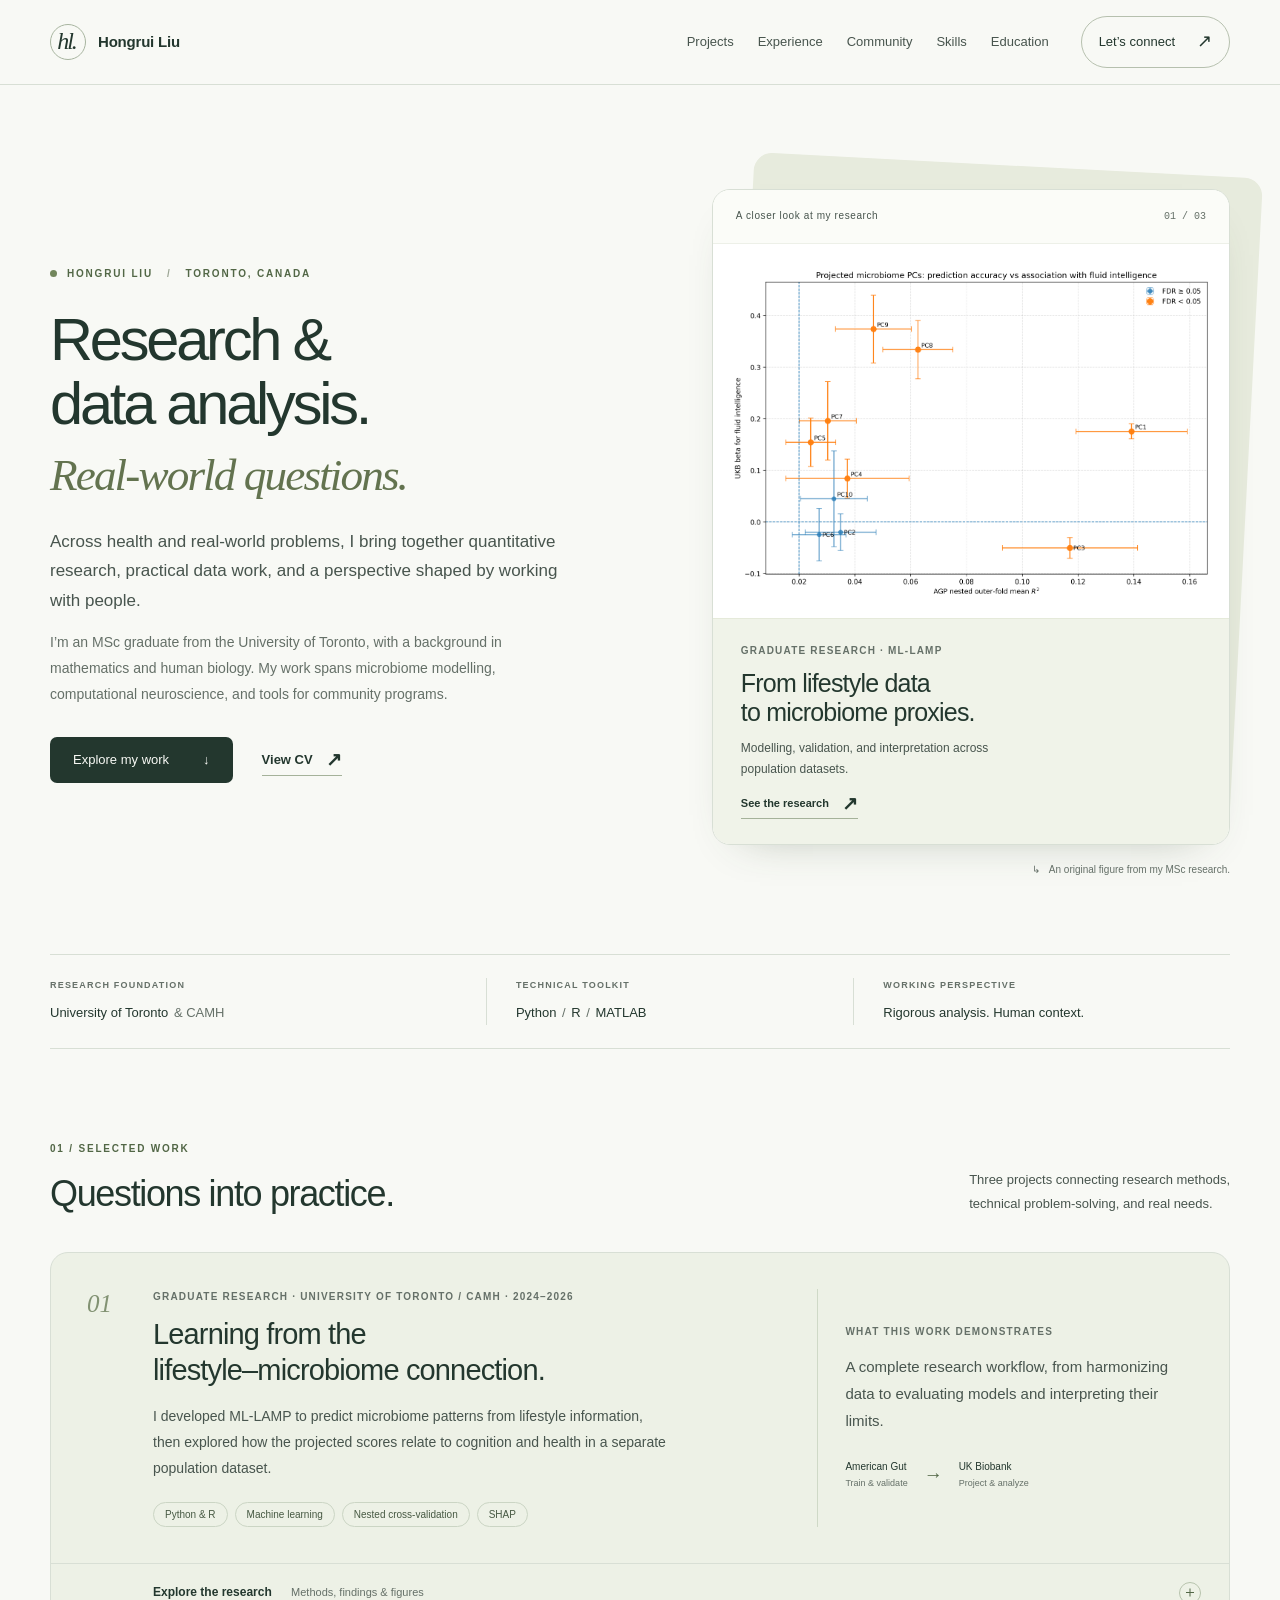
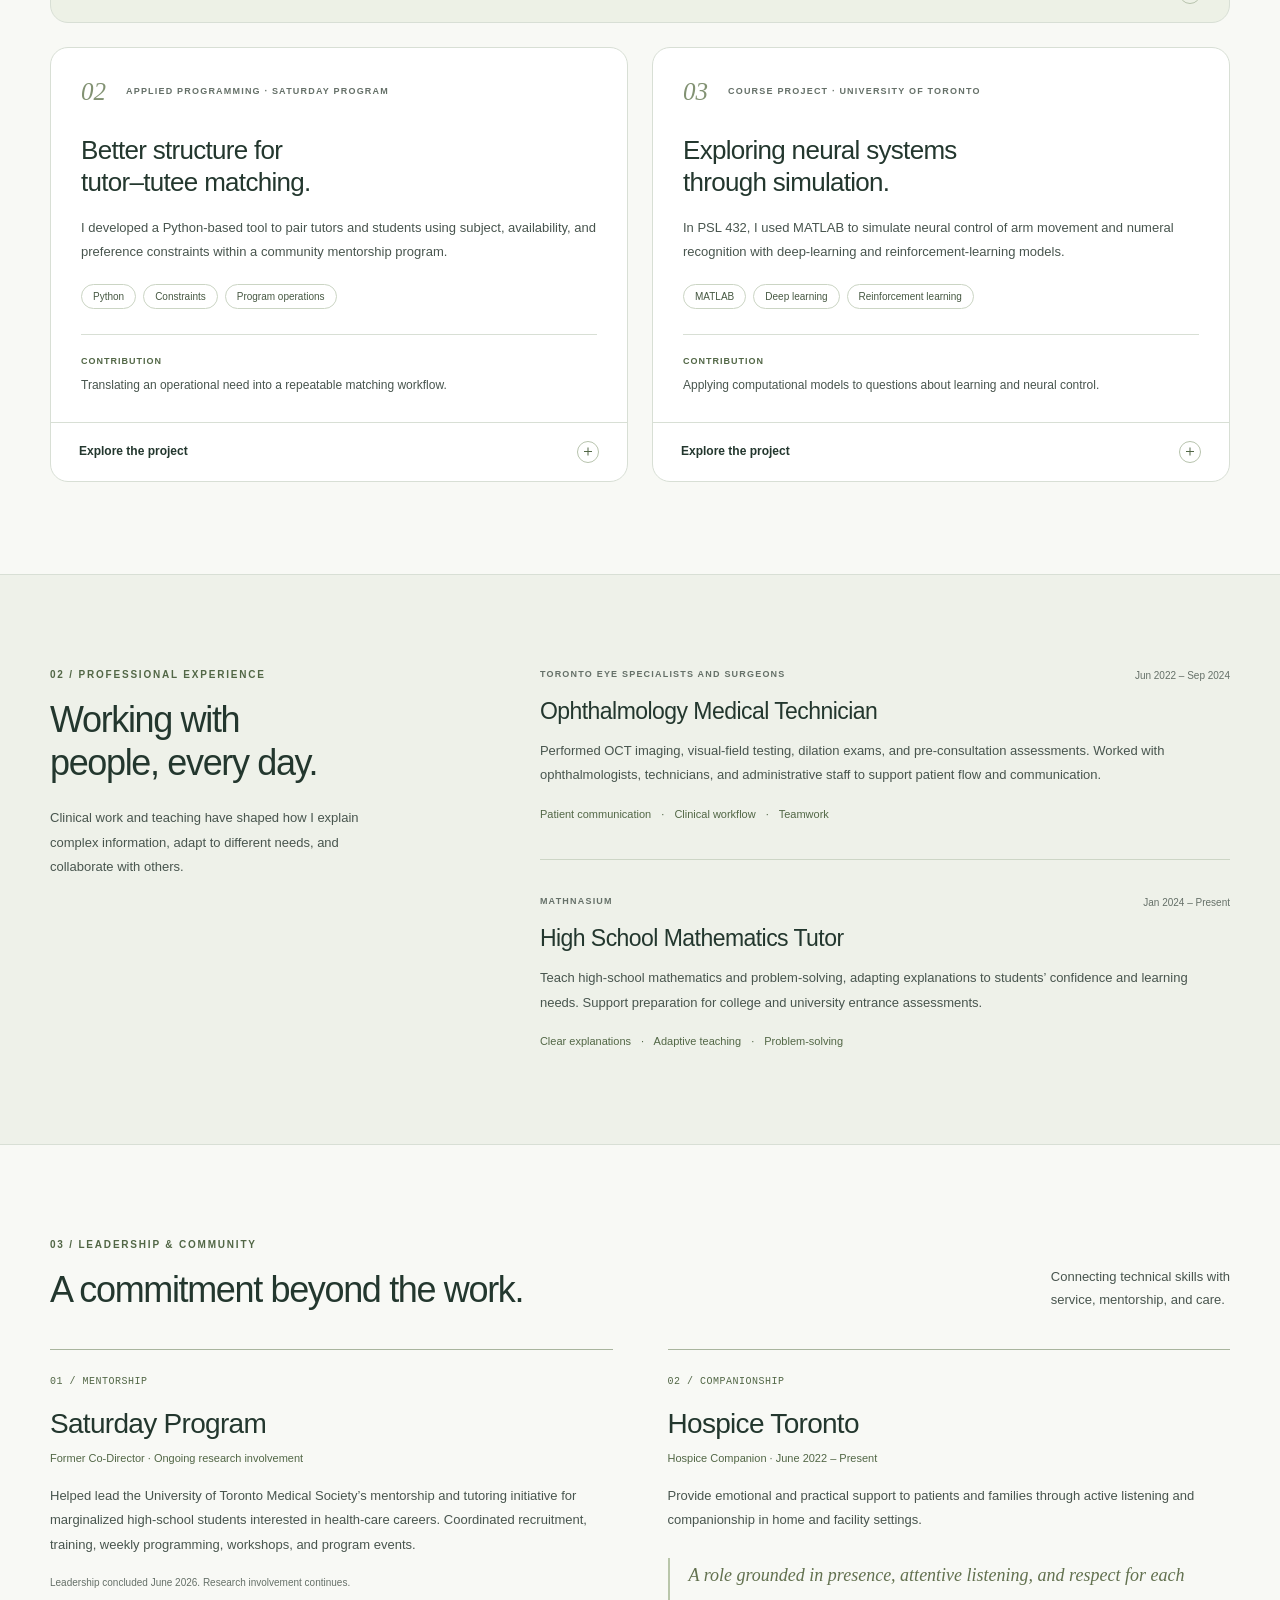
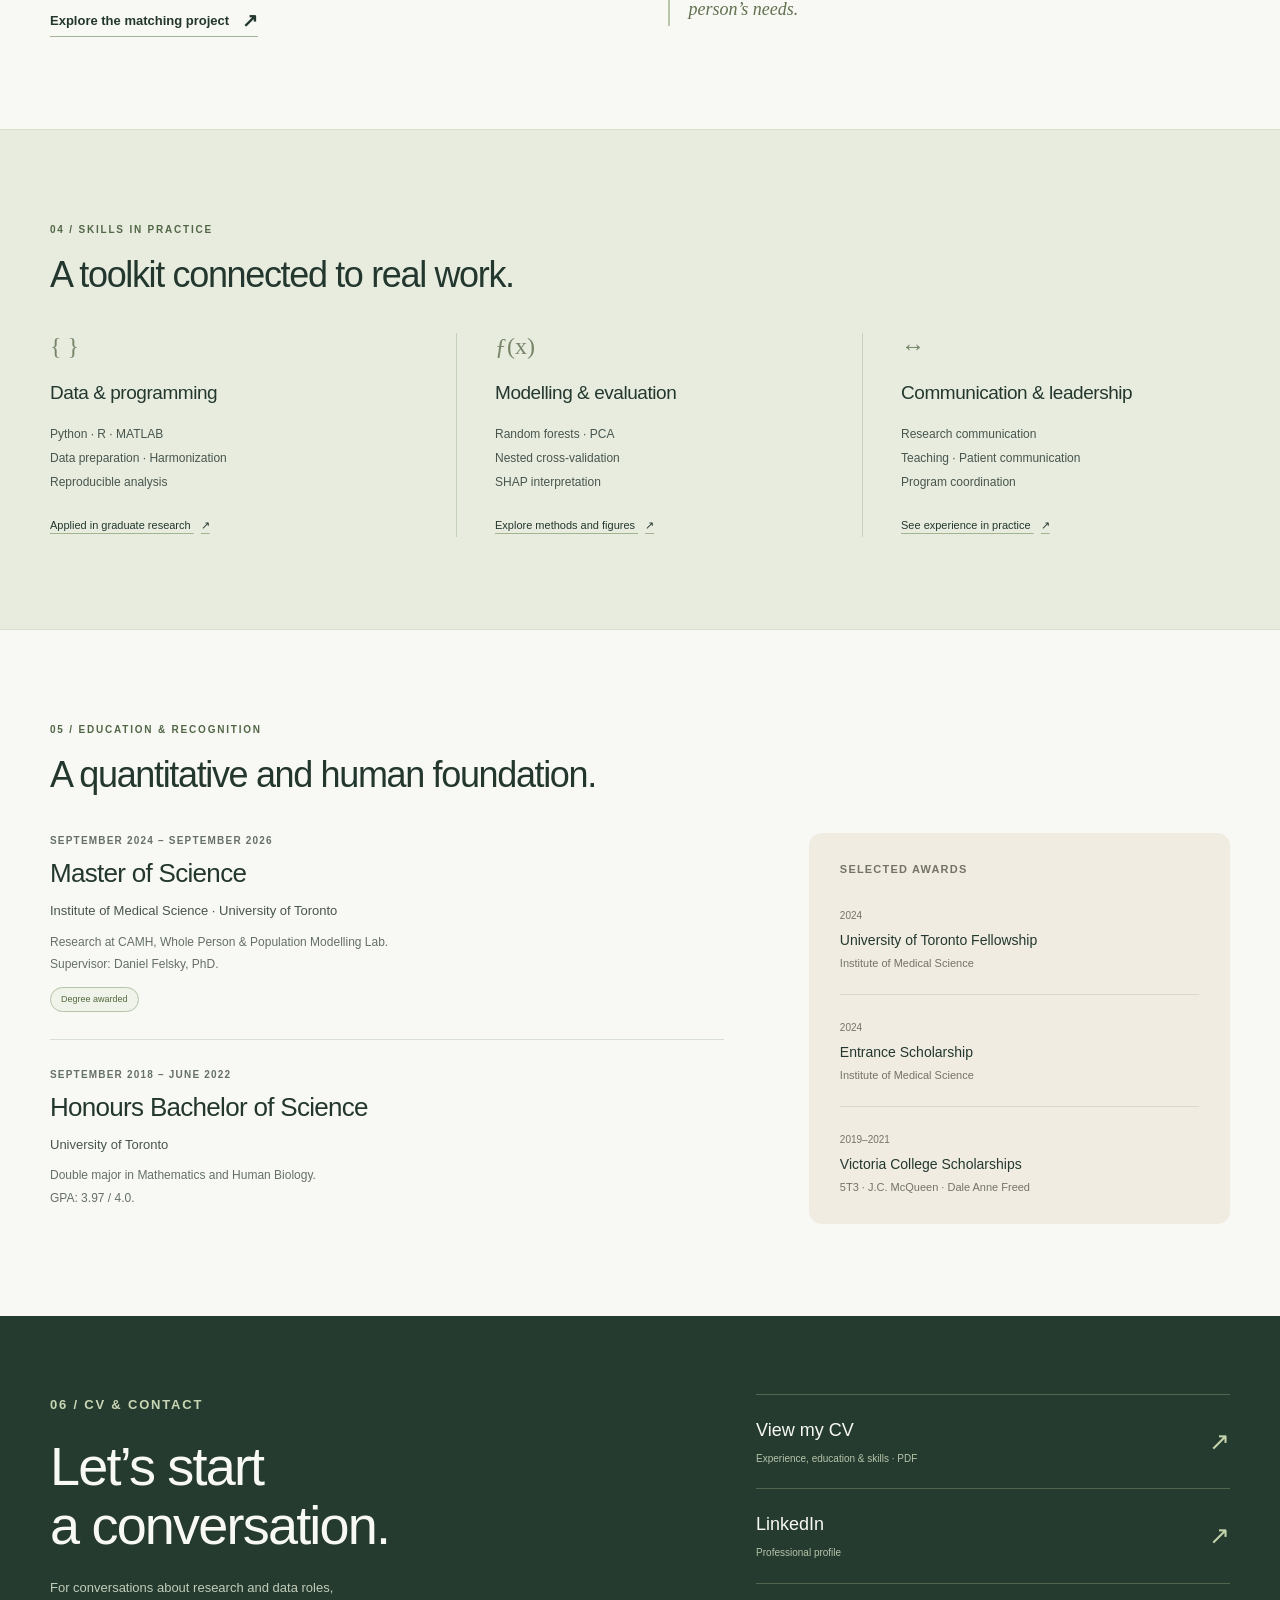
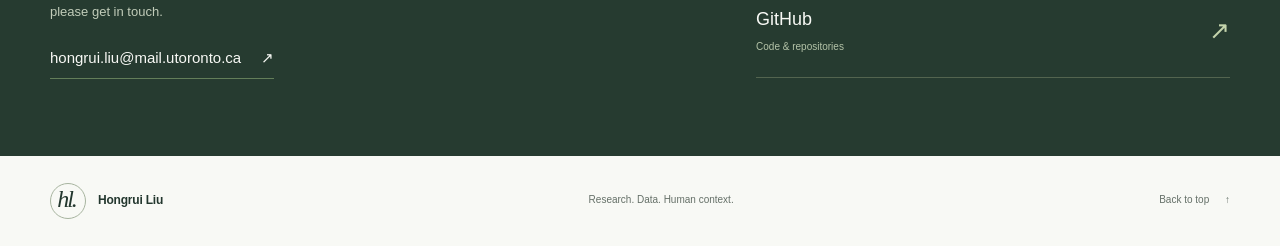
==== index.html @ ff34dc31 "Publish recruiter portfolio with projects and research figures" ====
<!doctype html>
<html lang="en">
<head>
  <meta charset="utf-8">
  <meta name="viewport" content="width=device-width, initial-scale=1">
  <meta name="description" content="Hongrui Liu's portfolio: research and data analysis across health and real-world problems. Explore machine learning, computational neuroscience, and community-focused technical work.">
  <meta name="theme-color" content="#f6f7f2">
  <meta property="og:title" content="Hongrui Liu — Research & Data Analysis">
  <meta property="og:description" content="Research, applied data work, and the people behind the questions.">
  <meta property="og:type" content="website">
  <meta property="og:url" content="https://liuhon33.github.io/">
  <link rel="canonical" href="https://liuhon33.github.io/">
  <link rel="icon" href="assets/favicon.svg" type="image/svg+xml">
  <link rel="stylesheet" href="styles.css">
  <script src="script.js" defer></script>
  <title>Hongrui Liu — Research & Data Analysis</title>
</head>
<body>
  <a class="skip-link" href="#main">Skip to content</a>
  <header class="site-header">
    <div class="header-inner container">
      <a class="wordmark" href="#home" aria-label="Hongrui Liu, back to introduction"><span class="monogram" aria-hidden="true">hl.</span><span>Hongrui Liu</span></a>
      <nav class="desktop-nav" aria-label="Main navigation">
        <a href="#projects">Projects</a><a href="#experience">Experience</a><a href="#community">Community</a><a href="#skills">Skills</a><a href="#education">Education</a>
      </nav>
      <a class="header-contact" href="#contact">Let’s connect <span aria-hidden="true">↗</span></a>
      <button class="menu-toggle" type="button" aria-expanded="false" aria-controls="mobile-nav">Menu <span aria-hidden="true">☰</span></button>
    </div>
    <nav class="mobile-nav container" id="mobile-nav" aria-label="Mobile navigation">
      <a href="#projects">Projects</a><a href="#experience">Experience</a><a href="#community">Community</a><a href="#skills">Skills</a><a href="#education">Education</a><a href="#contact">CV & contact</a>
    </nav>
  </header>

  <main id="main">
    <section class="hero container" id="home" aria-labelledby="intro-title">
      <div class="hero-copy">
        <p class="eyebrow"><span class="status-dot" aria-hidden="true"></span> Hongrui Liu <span class="eyebrow-divider">/</span> Toronto, Canada</p>
        <h1 id="intro-title">Research &amp;<br>data analysis.<br><span>Real-world questions.</span></h1>
        <p class="hero-intro">Across health and real-world problems, I bring together quantitative research, practical data work, and a perspective shaped by working with people.</p>
        <p class="hero-bio">I’m an MSc graduate from the University of Toronto, with a background in mathematics and human biology. My work spans microbiome modelling, computational neuroscience, and tools for community programs.</p>
        <div class="hero-actions"><a class="button button-dark" href="#projects">Explore my work <span aria-hidden="true">↓</span></a><a class="text-link" href="assets/downloads/Hongrui-Liu-CV.pdf" target="_blank" rel="noopener">View CV <span aria-hidden="true">↗</span></a></div>
      </div>
      <div class="hero-research">
        <div class="research-window">
          <div class="window-heading"><span class="small-label">A closer look at my research</span><span class="window-mark" aria-hidden="true">01 / 03</span></div>
          <a href="#graduate-project" class="hero-figure-link" data-open-project="graduate-details" aria-label="Explore ML-LAMP graduate research">
            <img src="assets/research/prediction-and-association.png" width="1299" height="898" fetchpriority="high" alt="ML-LAMP figure comparing model prediction accuracy in the American Gut Project with cognition associations in UK Biobank, with uncertainty intervals.">
          </a>
          <div class="window-caption"><span class="mini-label">Graduate research · ML-LAMP</span><h2>From lifestyle data<br>to microbiome proxies.</h2><p>Modelling, validation, and interpretation across population datasets.</p><a class="text-link" href="#graduate-project" data-open-project="graduate-details">See the research <span aria-hidden="true">↗</span></a></div>
        </div>
        <p class="figure-note"><span aria-hidden="true">↳</span> An original figure from my MSc research.</p>
      </div>
    </section>

    <div class="foundation-strip container" aria-label="Background at a glance">
      <div><span class="mini-label">Research foundation</span><strong>University of Toronto <span>&amp; CAMH</span></strong></div>
      <div><span class="mini-label">Technical toolkit</span><strong>Python <span>/</span> R <span>/</span> MATLAB</strong></div>
      <div><span class="mini-label">Working perspective</span><strong>Rigorous analysis. Human context.</strong></div>
    </div>

    <section class="section container" id="projects" aria-labelledby="projects-title">
      <div class="section-heading"><div><p class="eyebrow">01 / Selected work</p><h2 id="projects-title">Questions into practice.</h2></div><p>Three projects connecting research methods,<br class="desktop-only"> technical problem-solving, and real needs.</p></div>

      <article class="project project-featured" id="graduate-project">
        <div class="project-overview">
          <div class="project-index" aria-hidden="true">01</div>
          <div class="project-copy"><p class="mini-label">Graduate research · University of Toronto / CAMH · 2024–2026</p><h3>Learning from the<br class="desktop-only"> lifestyle–microbiome connection.</h3><p>I developed ML-LAMP to predict microbiome patterns from lifestyle information, then explored how the projected scores relate to cognition and health in a separate population dataset.</p><ul class="tags" aria-label="Project methods"><li>Python &amp; R</li><li>Machine learning</li><li>Nested cross-validation</li><li>SHAP</li></ul></div>
          <div class="project-takeaway"><span class="mini-label">What this work demonstrates</span><p>A complete research workflow, from harmonizing data to evaluating models and interpreting their limits.</p><div class="cohort-flow" aria-label="Workflow: train in the American Gut Project, project scores into UK Biobank"><span>American Gut<br><b>Train &amp; validate</b></span><span class="flow-arrow" aria-hidden="true">→</span><span>UK Biobank<br><b>Project &amp; analyze</b></span></div></div>
        </div>
        <details class="project-details" id="graduate-details">
          <summary><span>Explore the research <small>Methods, findings &amp; figures</small></span><span class="expand-icon" aria-hidden="true"></span></summary>
          <div class="details-content">
            <div class="detail-grid">
              <div><p class="mini-label">The question</p><h4>When one cohort has data another does not.</h4><p>Large studies often contain lifestyle and cognitive information without stool microbiome measurements. Could models trained in the American Gut Project generate useful microbiome proxies for association testing in UK Biobank?</p></div>
              <div><p class="mini-label">My contribution</p><h4>From preparation to interpretation.</h4><p>Under Dr. Daniel Felsky’s supervision, I developed the analysis workflow, harmonized shared variables, trained and evaluated models, and interpreted the projected scores. The work built on an existing processed microbiome resource and guidance from my supervisor and advisory committee.</p></div>
            </div>
            <div class="method-steps"><div><span>01</span><h4>Prepare</h4><p>Harmonize lifestyle variables, handle missing values, and summarize microbiome variation with principal component analysis.</p></div><div><span>02</span><h4>Evaluate</h4><p>Train random forests and use nested cross-validation to separate model tuning from held-out evaluation.</p></div><div><span>03</span><h4>Interpret</h4><p>Use SHAP to explain predictions, then examine associations of projected scores with cognition and health outcomes.</p></div></div>
            <div class="finding-callout"><p class="mini-label">Key takeaway</p><p>Lifestyle information recovered a modest portion of microbiome variation. The projected scores supported association testing, with clear limits on what could be inferred.</p></div>
            <div class="figures-heading"><h4>Evidence from the analysis</h4><p>Select a figure to inspect it at full size.</p></div>
            <div class="figure-grid">
              <figure class="research-figure figure-wide"><a class="figure-image" href="assets/research/model-validation.png" data-lightbox data-title="Model evaluation · Figure 4.6" data-caption="Mean nested cross-validation R² in the American Gut Project. Error bars show standard deviation across ten outer folds. These are microbiome-component predictions, not cognition predictions." aria-label="Enlarge Figure 4.6: model evaluation"><img src="assets/research/model-validation.png" width="895" height="537" loading="lazy" alt="Bar chart showing cross-validated prediction R-squared for 15 microbiome components. PC1 and PC3 perform best, with visible variation across folds."><span class="zoom-label" aria-hidden="true">View figure ↗</span></a><figcaption><span class="mini-label">01 / Model evaluation · Figure 4.6</span><h5>How much signal can the model recover?</h5><p>Mean nested cross-validation R² in the American Gut Project, with standard deviation across ten outer folds. Prediction accuracy varied across microbiome components.</p></figcaption></figure>
              <figure class="research-figure"><a class="figure-image figure-tall" href="assets/research/pc1-shap.png" data-lightbox data-title="Model interpretation · Figure 4.9" data-caption="SHAP values describe how lifestyle variables contribute to PC1 model predictions. They describe model behaviour, not causal effects." aria-label="Enlarge Figure 4.9: PC1 SHAP interpretation"><img src="assets/research/pc1-shap.png" width="1738" height="2068" loading="lazy" alt="SHAP summary plot showing how lifestyle variables, including fruit frequency, BMI, and vitamin D supplement frequency, contribute to predicted microbiome PC1."><span class="zoom-label" aria-hidden="true">View figure ↗</span></a><figcaption><span class="mini-label">02 / Interpretation · Figure 4.9</span><h5>What contributes to a prediction?</h5><p>SHAP values explain the behaviour of the PC1 model. Predictor contributions are distinct from causal effects.</p></figcaption></figure>
              <figure class="research-figure"><a class="figure-image" href="assets/research/prediction-and-association.png" data-lightbox data-title="Prediction and association · Figure 5.1" data-caption="Prediction accuracy in the American Gut Project and cognition-association strength in UK Biobank measure different properties. Stronger associations did not always accompany better upstream predictions." aria-label="Enlarge Figure 5.1: prediction accuracy and cognition associations"><img src="assets/research/prediction-and-association.png" width="1299" height="898" loading="lazy" alt="Scatter plot comparing American Gut Project prediction accuracy on the horizontal axis with UK Biobank cognition-association coefficients on the vertical axis. Each component has uncertainty intervals."><span class="zoom-label" aria-hidden="true">View figure ↗</span></a><figcaption><span class="mini-label">03 / Research interpretation · Figure 5.1</span><h5>Prediction and association tell different stories.</h5><p>Stronger cognition associations did not always accompany more accurate microbiome-component predictions. Both stages matter when interpreting projected scores.</p></figcaption></figure>
            </div>
            <p class="attribution">Figures: Hongrui Liu, MSc research, University of Toronto, 2026. Supervisor: Daniel Felsky. Original figure excerpts.</p>
            <aside class="research-limitations"><h4>Reading the findings in context</h4><p>These are model-derived proxies, not measured microbiome data in UK Biobank. There were no paired stool measurements to directly validate the projected scores in that cohort. Cohort differences, approximate harmonization, and residual confounding limit interpretation. The associations do not establish causation or clinical utility.</p></aside>
            <div class="poster-block"><a href="assets/research/ml-lamp-poster.png" data-lightbox data-title="ML-LAMP research poster" data-caption="Hongrui Liu and Daniel Felsky. The poster presents its own analysis version; its sample counts should not be combined with those in the thesis figures." aria-label="Enlarge the ML-LAMP research poster"><img src="assets/research/ml-lamp-poster.png" width="3200" height="1812" loading="lazy" alt="ML-LAMP research poster by Hongrui Liu and Daniel Felsky, presenting the modelling workflow, validation, interpretation, and cognition association results."></a><div><p class="mini-label">Research communication</p><h4>The project, at a glance.</h4><p>The ML-LAMP poster brings the question, workflow, and findings together in one visual overview.</p><p class="small-note">The poster and thesis figures represent their respective analysis versions.</p><a class="text-link" href="assets/downloads/Hongrui-Liu-ML-LAMP-Poster.pptx" download>Download poster <span class="file-type">PPTX · 12.2 MB</span> <span aria-hidden="true">↓</span></a></div></div>
          </div>
        </details>
      </article>

      <div class="secondary-projects">
        <article class="project" id="matching-project"><div class="secondary-overview"><div class="project-topline"><span class="project-index" aria-hidden="true">02</span><span class="mini-label">Applied programming · Saturday Program</span></div><h3>Better structure for<br>tutor–tutee matching.</h3><p>I developed a Python-based tool to pair tutors and students using subject, availability, and preference constraints within a community mentorship program.</p><ul class="tags" aria-label="Project methods"><li>Python</li><li>Constraints</li><li>Program operations</li></ul><p class="project-outcome"><strong>Contribution</strong> Translating an operational need into a repeatable matching workflow.</p></div><details class="project-details" id="matching-details"><summary><span>Explore the project</span><span class="expand-icon" aria-hidden="true"></span></summary><div class="details-content"><h4>The practical problem</h4><p>Tutor–tutee pairing needs to account for subject needs, overlapping availability, and preferences. I developed and implemented a Python tool to organize these requirements within the Saturday Program.</p><h4>What this demonstrates</h4><p>Turning program requirements into computational constraints, connecting technical work to day-to-day coordination, and building a tool for a community setting.</p><h4>Program context</h4><p>The Saturday Program supports marginalized high-school students interested in health-care careers. My technical contribution sat alongside leadership responsibilities in recruitment, training, and program coordination.</p><a class="text-link" href="#saturday-program">Read about my program involvement <span aria-hidden="true">↓</span></a></div></details></article>
        <article class="project" id="neuroscience-project"><div class="secondary-overview"><div class="project-topline"><span class="project-index" aria-hidden="true">03</span><span class="mini-label">Course project · University of Toronto</span></div><h3>Exploring neural systems<br>through simulation.</h3><p>In PSL 432, I used MATLAB to simulate neural control of arm movement and numeral recognition with deep-learning and reinforcement-learning models.</p><ul class="tags" aria-label="Project methods"><li>MATLAB</li><li>Deep learning</li><li>Reinforcement learning</li></ul><p class="project-outcome"><strong>Contribution</strong> Applying computational models to questions about learning and neural control.</p></div><details class="project-details" id="neuroscience-details"><summary><span>Explore the project</span><span class="expand-icon" aria-hidden="true"></span></summary><div class="details-content"><h4>Learning through models</h4><p>The course project explored how computational models can represent aspects of movement control and recognition. Working in MATLAB connected my mathematics and human biology training through simulation.</p><h4>Methods and context</h4><p>The work used deep-learning and reinforcement-learning models for arm movement and numeral-recognition tasks. It was completed as coursework, rather than an independent clinical or production system.</p><p class="project-credit">PSL 432 · University of Toronto<br>January–April 2022 · Instructor: Prof. Douglas Tweed</p></div></details></article>
      </div>
    </section>

    <section class="section section-tinted" id="experience" aria-labelledby="experience-title"><div class="container experience-layout"><div class="section-intro"><p class="eyebrow">02 / Professional experience</p><h2 id="experience-title">Working with<br>people, every day.</h2><p>Clinical work and teaching have shaped how I explain complex information, adapt to different needs, and collaborate with others.</p></div><div class="experience-list">
      <article class="experience-entry"><div class="entry-heading"><span class="mini-label">Toronto Eye Specialists and Surgeons</span><span class="entry-date">Jun 2022 – Sep 2024</span></div><h3>Ophthalmology Medical Technician</h3><p>Performed OCT imaging, visual-field testing, dilation exams, and pre-consultation assessments. Worked with ophthalmologists, technicians, and administrative staff to support patient flow and communication.</p><p class="entry-focus">Patient communication <span>·</span> Clinical workflow <span>·</span> Teamwork</p></article>
      <article class="experience-entry"><div class="entry-heading"><span class="mini-label">Mathnasium</span><span class="entry-date">Jan 2024 – Present</span></div><h3>High School Mathematics Tutor</h3><p>Teach high-school mathematics and problem-solving, adapting explanations to students’ confidence and learning needs. Support preparation for college and university entrance assessments.</p><p class="entry-focus">Clear explanations <span>·</span> Adaptive teaching <span>·</span> Problem-solving</p></article>
    </div></div></section>

    <section class="section container" id="community" aria-labelledby="community-title"><div class="section-heading"><div><p class="eyebrow">03 / Leadership &amp; community</p><h2 id="community-title">A commitment beyond the work.</h2></div><p>Connecting technical skills with<br class="desktop-only"> service, mentorship, and care.</p></div><div class="community-grid">
      <article class="community-entry" id="saturday-program"><div class="community-number" aria-hidden="true">01 / Mentorship</div><h3>Saturday Program</h3><p class="role-title">Former Co-Director · Ongoing research involvement</p><p>Helped lead the University of Toronto Medical Society’s mentorship and tutoring initiative for marginalized high-school students interested in health-care careers. Coordinated recruitment, training, weekly programming, workshops, and program events.</p><p class="entry-date">Leadership concluded June 2026. Research involvement continues.</p><a class="text-link" href="#matching-project" data-open-project="matching-details">Explore the matching project <span aria-hidden="true">↗</span></a></article>
      <article class="community-entry"><div class="community-number" aria-hidden="true">02 / Companionship</div><h3>Hospice Toronto</h3><p class="role-title">Hospice Companion · June 2022 – Present</p><p>Provide emotional and practical support to patients and families through active listening and companionship in home and facility settings.</p><p class="community-reflection">A role grounded in presence, attentive listening, and respect for each person’s needs.</p></article>
    </div></section>

    <section class="section skills-section" id="skills" aria-labelledby="skills-title"><div class="container"><div class="section-heading"><div><p class="eyebrow">04 / Skills in practice</p><h2 id="skills-title">A toolkit connected to real work.</h2></div></div><div class="skills-grid"><div class="skill-group"><span class="skill-symbol" aria-hidden="true">{ }</span><h3>Data &amp; programming</h3><p>Python · R · MATLAB<br>Data preparation · Harmonization<br>Reproducible analysis</p><a href="#graduate-project" data-open-project="graduate-details">Applied in graduate research <span aria-hidden="true">↗</span></a></div><div class="skill-group"><span class="skill-symbol" aria-hidden="true">ƒ(x)</span><h3>Modelling &amp; evaluation</h3><p>Random forests · PCA<br>Nested cross-validation<br>SHAP interpretation</p><a href="#graduate-project" data-open-project="graduate-details">Explore methods and figures <span aria-hidden="true">↗</span></a></div><div class="skill-group"><span class="skill-symbol" aria-hidden="true">↔</span><h3>Communication &amp; leadership</h3><p>Research communication<br>Teaching · Patient communication<br>Program coordination</p><a href="#experience">See experience in practice <span aria-hidden="true">↗</span></a></div></div></div></section>

    <section class="section container" id="education" aria-labelledby="education-title"><div class="section-heading"><div><p class="eyebrow">05 / Education &amp; recognition</p><h2 id="education-title">A quantitative and human foundation.</h2></div></div><div class="education-layout"><div class="education-list"><article><span class="mini-label">September 2024 – September 2026</span><h3>Master of Science</h3><p class="degree-school">Institute of Medical Science · University of Toronto</p><p>Research at CAMH, Whole Person &amp; Population Modelling Lab.<br>Supervisor: Daniel Felsky, PhD.</p><span class="degree-status">Degree awarded</span></article><article><span class="mini-label">September 2018 – June 2022</span><h3>Honours Bachelor of Science</h3><p class="degree-school">University of Toronto</p><p>Double major in Mathematics and Human Biology.<br>GPA: 3.97 / 4.0.</p></article></div><aside class="awards"><p class="mini-label">Selected awards</p><div><span>2024</span><h4>University of Toronto Fellowship</h4><p>Institute of Medical Science</p></div><div><span>2024</span><h4>Entrance Scholarship</h4><p>Institute of Medical Science</p></div><div><span>2019–2021</span><h4>Victoria College Scholarships</h4><p>5T3 · J.C. McQueen · Dale Anne Freed</p></div></aside></div></section>

    <section class="contact-section" id="contact" aria-labelledby="contact-title"><div class="container contact-layout"><div><p class="eyebrow">06 / CV &amp; contact</p><h2 id="contact-title">Let’s start<br>a conversation.</h2><p>For conversations about research and data roles,<br class="desktop-only"> please get in touch.</p><a class="contact-email" href="mailto:hongrui.liu@mail.utoronto.ca">hongrui.liu@mail.utoronto.ca <span aria-hidden="true">↗</span></a></div><div class="contact-links"><a href="assets/downloads/Hongrui-Liu-CV.pdf" target="_blank" rel="noopener"><span><strong>View my CV</strong><small>Experience, education &amp; skills · PDF</small></span><span aria-hidden="true">↗</span></a><a href="https://www.linkedin.com/in/hongrui-liu-979a3021a/" target="_blank" rel="noopener"><span><strong>LinkedIn</strong><small>Professional profile</small></span><span aria-hidden="true">↗</span></a><a href="https://github.com/liuhon33" target="_blank" rel="noopener"><span><strong>GitHub</strong><small>Code &amp; repositories</small></span><span aria-hidden="true">↗</span></a></div></div></section>
  </main>
  <footer class="site-footer container"><a class="wordmark" href="#home"><span class="monogram" aria-hidden="true">hl.</span><span>Hongrui Liu</span></a><p>Research. Data. Human context.</p><a href="#home">Back to top <span aria-hidden="true">↑</span></a></footer>
  <dialog class="figure-dialog" id="figure-dialog" aria-labelledby="dialog-title"><div class="dialog-toolbar"><h2 id="dialog-title">Research figure</h2><button class="dialog-close" type="button" aria-label="Close figure">Close <span aria-hidden="true">×</span></button></div><div class="dialog-image-wrap"><img id="dialog-image" alt=""></div><div class="dialog-original"><a id="dialog-original" target="_blank" rel="noopener">Open original image <span aria-hidden="true">↗</span></a></div><p id="dialog-caption"></p></dialog>
</body>
</html>
---- styles.css ----
/* A small, dependency-free portfolio. Content remains usable without JavaScript. */
:root{--paper:#f8f9f5;--white:#fff;--ink:#23372e;--body:#48554e;--muted:#657068;--line:#d8dfd5;--sage:#e9eee4;--accent:#526746;--sand:#f0ece2;--radius:18px;--header-height:84px;--max:1180px}
*{box-sizing:border-box}
html{scroll-behavior:smooth;scroll-padding-top:calc(var(--header-height) + 22px)}
body{margin:0;background:var(--paper);color:var(--ink);font-family:Arial,Helvetica,sans-serif;font-size:16px;line-height:1.65;-webkit-font-smoothing:antialiased}
body.modal-open{overflow:hidden}
a{color:inherit;text-decoration:none;text-underline-offset:4px}
button{font:inherit;color:inherit;cursor:pointer}
img{max-width:100%;height:auto;display:block}
h1,h2,h3,h4,h5,p,figure{margin:0}
h1,h2,h3,h4,h5{line-height:1.18;font-weight:500}
p{color:var(--body)}
::selection{background:#dbe7ba;color:var(--ink)}
:focus-visible{outline:3px solid #728647;outline-offset:5px;border-radius:3px}
[id]{scroll-margin-top:calc(var(--header-height) + 22px)}
.container{width:min(var(--max),calc(100% - 96px));margin-inline:auto}
.skip-link{position:fixed;z-index:100;top:-100px;left:16px;background:var(--ink);color:white;padding:10px 18px;border-radius:5px}
.skip-link:focus{top:12px}
.site-header{position:sticky;top:0;z-index:20;background:rgba(248,249,245,.97);border-bottom:1px solid var(--line)}
.header-inner{height:var(--header-height);display:flex;align-items:center;gap:32px;justify-content:space-between}
.wordmark{display:flex;align-items:center;gap:12px;white-space:nowrap;font-size:15px;font-weight:600;letter-spacing:-.2px}
.monogram{height:36px;width:36px;border:1px solid #a7b49f;border-radius:50%;display:grid;place-content:center;font:italic 24px Georgia,serif;letter-spacing:-2px;padding-right:3px;padding-bottom:2px}
.desktop-nav{display:flex;align-items:center;gap:24px;margin-left:auto}
.desktop-nav a{font-size:13px;color:var(--body);padding:12px 0;position:relative}
.desktop-nav a::after{content:"";height:2px;position:absolute;bottom:4px;left:0;right:0;background:var(--accent);transform:scaleX(0);transition:transform .18s}
.desktop-nav a:hover::after,.desktop-nav a[aria-current="location"]::after{transform:scaleX(1)}
.header-contact{display:flex;align-items:center;gap:22px;border:1px solid #b6c0ae;border-radius:100px;padding:10px 17px;font-size:13px}
.header-contact:hover{background:var(--sage)}
.header-contact span{font-size:18px}
.menu-toggle,.mobile-nav{display:none}
.hero{padding-block:86px 76px;display:grid;grid-template-columns:1.15fr 1fr;gap:66px;align-items:center}
.eyebrow{display:flex;align-items:center;gap:10px;text-transform:uppercase;letter-spacing:1.8px;font-size:10px;font-weight:600;color:var(--accent);line-height:1.5}
.status-dot{display:inline-block;width:7px;height:7px;background:#72865b;border-radius:50%}
.eyebrow-divider{color:#9aa493;padding-inline:4px}
h1{font-size:clamp(46px,4.65vw,68px);line-height:1.08;letter-spacing:-3.2px;margin:27px 0 24px;font-weight:500}
h1 span{display:block;font-family:Georgia,'Times New Roman',serif;font-style:italic;font-size:.76em;font-weight:400;line-height:1.2;letter-spacing:-1.9px;margin-top:12px;color:#63734f}
.hero-intro{font-size:17px;max-width:510px;line-height:1.75}
.hero-bio{font-size:14px;max-width:505px;line-height:1.85;margin-top:14px;color:var(--muted)}
.hero-actions{display:flex;gap:29px;align-items:center;margin-top:29px}
.button{display:inline-flex;gap:34px;align-items:center;justify-content:center;padding:13px 23px;border-radius:7px;font-size:13px;line-height:1.6;font-weight:500;transition:background .15s,transform .15s}
.button-dark{background:var(--ink);color:var(--paper)}
.button-dark:hover{background:#3e5648;transform:translateY(-2px)}
.text-link{font-size:13px;font-weight:600;display:inline-flex;align-items:center;gap:13px;border-bottom:1px solid #a5b29a;padding-block:5px}
.text-link:hover{color:var(--accent);border-bottom-color:var(--accent)}
.text-link span[aria-hidden]{font-size:19px;line-height:1}
.hero-research{position:relative;padding:18px 0 0}
.hero-research::before{content:"";position:absolute;inset:-6px -16px 50px 25px;border-radius:var(--radius);background:#e7ebdd;transform:rotate(3deg);z-index:-1}
.research-window{background:var(--white);border:1px solid var(--line);border-radius:var(--radius);overflow:hidden;box-shadow:0 18px 45px -32px #384b3370}
.window-heading{padding:18px 23px;display:flex;align-items:center;justify-content:space-between;border-bottom:1px solid #edf0e8;background:#fbfcf8;gap:10px}
.small-label{font-size:10px;letter-spacing:.6px;color:var(--body)}
.window-mark{font:10px 'Courier New',monospace;color:var(--muted)}
.hero-figure-link{display:block;padding:23px 17px 18px;transition:opacity .2s}
.hero-figure-link:hover{opacity:.8}
.hero-figure-link img{width:100%}
.window-caption{padding:24px 28px 25px;background:#f0f3e9;border-top:1px solid #e5eada}
.mini-label{display:block;font-size:10px;line-height:1.6;letter-spacing:1.2px;text-transform:uppercase;color:var(--muted);font-weight:600}
.window-caption h2{font-size:25px;letter-spacing:-.8px;margin:10px 0}
.window-caption p{font-size:12px;line-height:1.75;max-width:300px;margin-bottom:9px}
.window-caption .text-link{font-size:11px}
.figure-note{font-size:10px;margin-top:17px;text-align:right;color:var(--muted)}
.figure-note span{margin-right:7px}
.foundation-strip{border-top:1px solid var(--line);border-bottom:1px solid var(--line);display:grid;grid-template-columns:1.2fr 1fr 1.1fr;padding-block:23px;gap:25px}
.foundation-strip>div+div{padding-left:29px;border-left:1px solid var(--line)}
.foundation-strip .mini-label{font-size:9px;margin-bottom:6px}
.foundation-strip strong{font-size:13px;font-weight:500}
.foundation-strip strong span{font-weight:400;color:var(--muted);padding-inline:2px}
.section{padding-block:92px}
.section-heading{display:flex;align-items:flex-end;justify-content:space-between;gap:36px;margin-bottom:37px}
.section-heading .eyebrow,.section-intro .eyebrow{margin-bottom:16px}
.section-heading h2,.section-intro h2{font-size:36px;letter-spacing:-1.35px;line-height:1.2}
.section-heading>p{font-size:13px;line-height:1.8;max-width:355px}
.project{background:var(--white);border:1px solid var(--line);border-radius:var(--radius);overflow:hidden}
.project-featured{background:#edf1e6}
.project-overview{display:grid;grid-template-columns:40px 1.7fr 1fr;gap:26px;padding:36px}
.project-index{font:italic 25px Georgia,serif;color:#829273;line-height:1.2}
.project-copy h3{font-size:29px;letter-spacing:-.85px;line-height:1.22;margin:12px 0 16px}
.project-copy>p:not(.mini-label){font-size:14px;max-width:520px;line-height:1.85}
.tags{display:flex;flex-wrap:wrap;list-style:none;padding:0;gap:7px;margin:20px 0 0}
.tags li{border:1px solid #cbd5c4;border-radius:100px;padding:4px 11px;font-size:10px;line-height:1.5;color:#475943;white-space:nowrap}
.project-takeaway{border-left:1px solid #cfd9c7;padding-left:27px;display:flex;flex-direction:column;justify-content:center}
.project-takeaway>p{font-size:15px;line-height:1.8;margin-top:13px}
.cohort-flow{margin-top:25px;display:flex;align-items:center;gap:16px;font-size:10px;line-height:1.6}
.cohort-flow b{font-weight:400;color:var(--muted);font-size:9px}
.flow-arrow{font-size:19px;color:var(--accent)}
.project-details{border-top:1px solid var(--line)}
.project-details>summary{list-style:none;display:flex;align-items:center;justify-content:space-between;gap:15px;padding:18px 28px;font-size:12px;font-weight:600;cursor:pointer;transition:background .15s}
.project-featured .project-details>summary{padding-left:102px}
.project-details>summary::-webkit-details-marker{display:none}
.project-details>summary:hover{background:#e2e9db}
.project-details>summary small{font-size:11px;font-weight:400;color:var(--muted);margin-left:16px}
.expand-icon{position:relative;width:22px;height:22px;flex-shrink:0;border:1px solid #b7c3ad;border-radius:50%}
.expand-icon::before,.expand-icon::after{content:"";position:absolute;width:8px;height:1px;left:6px;top:9px;background:var(--accent)}
.expand-icon::after{transform:rotate(90deg);transition:transform .2s}
.project-details[open] .expand-icon::after{transform:rotate(0)}
.project-details[open]>summary{background:#e5ebdd;border-bottom:1px solid var(--line)}
.details-content{padding:32px;background:var(--white)}
.details-content h4{font-size:20px;letter-spacing:-.4px;margin:12px 0}
.details-content p{font-size:13px;line-height:1.9}
.detail-grid{display:grid;grid-template-columns:1fr 1fr;gap:44px}
.method-steps{display:grid;grid-template-columns:repeat(3,1fr);gap:26px;margin:32px 0;padding:27px 0;border-block:1px solid var(--line)}
.method-steps span{font:12px 'Courier New',monospace;color:var(--muted)}
.method-steps h4{font-size:17px;margin:7px 0}
.method-steps p{font-size:12px}
.finding-callout{padding:25px 28px;background:var(--sage);border-left:3px solid #839563;border-radius:0 7px 7px 0}
.finding-callout p:last-child{font-size:16px;margin-top:10px;line-height:1.8}
.figures-heading{margin:35px 0 19px;display:flex;justify-content:space-between;gap:20px;align-items:center}
.figures-heading h4{margin:0}
.figures-heading p{font-size:11px}
.figure-grid{display:grid;grid-template-columns:1fr 1fr;gap:24px;align-items:start}
.research-figure{border:1px solid var(--line);border-radius:10px;overflow:hidden}
.figure-wide{grid-column:1/-1;display:grid;grid-template-columns:1.5fr 1fr;align-items:center}
.figure-image{display:block;position:relative;background:#fff;padding:12px}
.figure-image img{width:100%;height:auto}
.figure-wide .figure-image{border-right:1px solid var(--line)}
.figure-tall img{max-height:425px;object-fit:contain}
.zoom-label{position:absolute;right:10px;bottom:10px;background:rgba(255,255,255,.96);padding:3px 8px;border-radius:4px;border:1px solid var(--line);font-size:10px;color:var(--ink)}
.figure-image:hover .zoom-label{background:var(--sage)}
.research-figure figcaption{padding:22px;background:#fafbf8}
.research-figure h5{font-size:18px;line-height:1.4;margin:9px 0}
.research-figure figcaption p{font-size:12px}
.attribution{font-size:10px!important;color:var(--muted);margin:14px 0 25px}
.research-limitations{border-top:1px solid var(--line);padding-top:18px}
.research-limitations h4{font-size:17px}
.poster-block{margin-top:28px;display:grid;grid-template-columns:1.15fr 1fr;gap:27px;align-items:center;background:var(--paper);padding:20px;border-radius:10px}
.poster-block>a{display:block;border:1px solid var(--line);background:var(--white)}
.poster-block h4{font-size:23px}
.poster-block p{font-size:12px}
.poster-block .small-note{font-size:10px;color:var(--muted);margin-top:7px}
.poster-block .text-link{margin-top:8px;flex-wrap:wrap}
.file-type{font-size:9px;font-weight:400;color:var(--muted)}
.secondary-projects{display:grid;grid-template-columns:1fr 1fr;gap:24px;margin-top:24px;align-items:start}
.secondary-overview{padding:29px 30px 25px}
.project-topline{display:flex;align-items:center;gap:20px;margin-bottom:27px}
.project-topline .mini-label{font-size:9px}
.secondary-overview h3{font-size:26px;letter-spacing:-.7px;margin-bottom:17px;line-height:1.25}
.secondary-overview>p{font-size:13px;line-height:1.85}
.secondary-overview .tags{min-height:24px}
.secondary-overview .project-outcome{font-size:12px;margin-top:25px;padding-top:18px;border-top:1px solid var(--line)}
.project-outcome strong{display:block;text-transform:uppercase;font-size:9px;letter-spacing:1px;color:var(--accent);margin-bottom:5px}
.secondary-projects .details-content h4:not(:first-child){margin-top:24px}
.project-credit{margin-top:25px;border-top:1px solid var(--line);padding-top:16px;color:var(--muted);font-size:11px!important}
.section-tinted{background:#eef1e9;border-block:1px solid var(--line)}
.experience-layout{display:grid;grid-template-columns:1fr 1.7fr;gap:84px}
.section-intro>p:last-child{font-size:13px;line-height:1.9;margin-top:22px;max-width:320px}
.experience-entry+.experience-entry{border-top:1px solid #cdd6c6;margin-top:34px;padding-top:34px}
.entry-heading{display:flex;align-items:start;justify-content:space-between;gap:18px}
.entry-heading .mini-label{max-width:340px;font-size:9px}
.entry-date{font-size:10px;color:var(--muted);line-height:1.8}
.entry-heading .entry-date{white-space:nowrap}
.experience-entry h3{font-size:23px;letter-spacing:-.55px;margin:13px 0 14px}
.experience-entry>p{font-size:13px;line-height:1.9}
.experience-entry .entry-focus{font-size:11px;color:var(--accent);margin-top:16px}
.entry-focus span{padding-inline:7px}
.community-grid{display:grid;grid-template-columns:1fr 1fr;gap:55px}
.community-entry{border-top:1px solid #a9b59e;padding-top:26px}
.community-number{font:10px 'Courier New',monospace;letter-spacing:.5px;color:var(--accent);margin-bottom:20px;text-transform:uppercase}
.community-entry h3{font-size:28px;letter-spacing:-.7px;margin-bottom:9px}
.role-title{font-size:11px;color:var(--accent);margin-bottom:17px}
.community-entry>p:not(.role-title):not(.entry-date){font-size:13px;line-height:1.9}
.community-entry .entry-date{margin:16px 0 13px}
.community-reflection{font-family:Georgia,serif;font-style:italic;font-size:18px!important;border-left:2px solid #b9c6aa;padding-left:19px;margin-top:25px;color:#62714f}
.skills-section{background:#e7ecdf;border-block:1px solid #d8e0ce}
.skills-grid{display:grid;grid-template-columns:repeat(3,1fr);gap:38px}
.skill-group+.skill-group{border-left:1px solid #c6d1bb;padding-left:38px}
.skill-symbol{font:24px Georgia,serif;color:#778568;display:block;margin-bottom:22px}
.skill-group h3{font-size:19px;letter-spacing:-.45px;margin-bottom:17px}
.skill-group p{font-size:12px;line-height:2}
.skill-group a{display:inline-block;font-size:11px;margin-top:22px;text-decoration:underline;text-decoration-color:#a3b58f}
.skill-group a span{margin-left:7px}
.education-layout{display:grid;grid-template-columns:1.6fr 1fr;gap:85px}
.education-list article+article{border-top:1px solid var(--line);padding-top:27px;margin-top:27px}
.education-list h3{font-size:26px;letter-spacing:-.7px;margin-top:9px}
.degree-school{font-size:13px;margin-top:11px}
.education-list p:not(.degree-school){font-size:12px;line-height:1.9;margin-top:9px;color:var(--muted)}
.degree-status{display:inline-block;font-size:9px;padding:4px 10px;border-radius:100px;border:1px solid #b5c4a7;margin-top:11px;color:#526a3e;background:#eff3e9}
.awards{padding:28px 31px;background:var(--sand);border-radius:13px;align-self:start}
.awards>div{margin-top:22px}
.awards>div+div{border-top:1px solid #dcd8cb;padding-top:18px}
.awards>div>span{font-size:10px;color:#747365}
.awards h4{font-size:14px;margin:5px 0}
.awards p{font-size:11px;color:#747365}
.contact-section{padding:77px 0;background:#263b30;color:var(--paper)}
.contact-layout{display:grid;grid-template-columns:1.3fr 1fr;gap:90px;align-items:center}
.contact-section .eyebrow{color:#c7d5b3}
.contact-section h2{font-size:54px;letter-spacing:-1.8px;margin:19px 0 20px;line-height:1.1}
.contact-section p{color:#c1ccb9;font-size:13px;line-height:1.9}
.contact-email{display:inline-flex;align-items:center;gap:20px;font-size:15px;margin-top:21px;border-bottom:1px solid #637e59;padding-bottom:7px;overflow-wrap:anywhere}
.contact-email:hover{color:#d7e6bc}
.contact-links>a{display:flex;justify-content:space-between;align-items:center;gap:24px;padding:21px 0;border-bottom:1px solid #53644f}
.contact-links>a:first-child{border-top:1px solid #53644f}
.contact-links strong{display:block;font-size:18px;font-weight:400}
.contact-links small{font-size:10px;color:#b5c4a9;display:block;margin-top:5px}
.contact-links>a>span:last-child{font-size:25px;color:#c4d4ac;transition:transform .15s}
.contact-links>a:hover>span:last-child{transform:translate(3px,-3px)}
.site-footer{display:flex;align-items:center;justify-content:space-between;gap:25px;padding-block:27px}
.site-footer .wordmark{font-size:12px}
.site-footer p,.site-footer>a:last-child{font-size:10px;color:var(--muted)}
.site-footer>a:last-child span{margin-left:13px}
.figure-dialog{position:fixed;width:min(1100px,94vw);max-height:92dvh;max-height:92vh;padding:0;border:0;border-radius:12px;box-shadow:0 25px 100px #0004;background:var(--white);color:var(--ink);overflow:auto}
.figure-dialog::backdrop{background:rgba(20,31,25,.8)}
.dialog-toolbar{display:flex;justify-content:space-between;align-items:center;gap:18px;padding:17px 23px;background:var(--paper);border-bottom:1px solid var(--line);position:sticky;top:0;z-index:1}
.dialog-toolbar h2{font-size:15px;line-height:1.4}
.dialog-close{background:var(--white);border:1px solid var(--line);padding:5px 12px;border-radius:5px;font-size:12px;white-space:nowrap}
.dialog-close span{font-size:18px;margin-left:8px}
.dialog-image-wrap{padding:18px;display:flex;justify-content:center}
.dialog-image-wrap img{max-height:68vh;width:auto;max-width:100%;object-fit:contain}
.dialog-original{text-align:center;padding:0 15px 16px;font-size:12px}
.dialog-original a{text-decoration:underline;text-decoration-color:#a5b29a}
.dialog-original span{margin-left:8px}
.experience-media{margin-top:20px;max-width:540px}
.experience-media img{width:100%;border-radius:10px}
.experience-media figcaption{margin-top:8px;font-size:11px;color:var(--muted)}
#dialog-caption{font-size:12px;line-height:1.8;padding:0 25px 22px;max-width:850px;margin:auto}
@media(min-width:1500px){.hero{padding-block:98px 88px}h1{font-size:72px}}
@media(max-width:1100px){.container{width:calc(100% - 64px)}.desktop-nav{gap:18px}.header-inner{gap:20px}.header-contact{gap:12px}.hero{gap:35px;padding-block:68px 65px}.hero-research::before{right:-8px}h1{font-size:55px}.project-overview{grid-template-columns:28px 1.4fr 1fr;gap:20px;padding:29px}.project-featured .project-details>summary{padding-left:77px}.project-takeaway{padding-left:20px}.cohort-flow{gap:10px}.experience-layout{gap:45px;grid-template-columns:1fr 1.65fr}.entry-heading{display:block}.entry-heading .entry-date{margin-top:4px;display:block}.education-layout{gap:50px}.contact-layout{gap:50px}.foundation-strip strong{font-size:11px}.foundation-strip>div+div{padding-left:18px}}
@media(max-width:850px){:root{--header-height:73px}.desktop-nav{display:none}.header-contact{margin-left:auto}.js .menu-toggle{display:flex;gap:14px;align-items:center;border:1px solid var(--line);border-radius:6px;background:transparent;font-size:12px;padding:8px 13px}.mobile-nav{display:grid;grid-template-columns:repeat(3,1fr);gap:12px;padding-block:15px;border-top:1px solid var(--line);font-size:12px}.js .mobile-nav{display:none}.js .mobile-nav.is-open{display:grid}.hero{grid-template-columns:1.1fr 1fr;gap:27px;padding-block:50px}.hero .eyebrow{font-size:8px;letter-spacing:1px}h1{font-size:45px;letter-spacing:-2px}h1 span{letter-spacing:-1px}.hero-intro{font-size:14px}.hero-bio{font-size:12px}.hero-actions{gap:22px}.button{padding:11px 15px;gap:15px;font-size:12px}.window-heading{padding:14px 16px}.small-label{font-size:9px}.window-mark{display:none}.window-caption{padding:20px}.window-caption h2{font-size:22px}.window-caption p{font-size:11px}.section{padding-block:70px}.section-heading h2,.section-intro h2{font-size:31px}.section-heading>p{font-size:11px;max-width:240px}.project-overview{grid-template-columns:28px 1fr}.project-takeaway{grid-column:2;border:0;padding:19px 0 0;border-top:1px solid #cfd9c7;display:grid;grid-template-columns:1fr 1fr;column-gap:25px;margin-top:2px}.project-takeaway>.mini-label{grid-column:1}.project-takeaway>p{grid-column:1;font-size:12px;margin-top:8px}.cohort-flow{grid-column:2;grid-row:1/3;margin:0;justify-content:center}.secondary-overview{padding:25px}.secondary-overview h3{font-size:23px}.secondary-overview>p{font-size:12px}.project-topline{gap:13px}.secondary-projects .tags li{font-size:9px;padding-inline:8px}.project-details>summary{padding:17px 23px}.details-content{padding:25px}.detail-grid{gap:24px}.method-steps{gap:20px}.experience-layout{grid-template-columns:1fr;gap:33px}.section-intro>p:last-child{max-width:650px;margin-top:16px}.experience-list{display:grid;grid-template-columns:1fr 1fr;gap:35px}.experience-entry+.experience-entry{margin:0;padding:0;border:0}.experience-entry h3{font-size:22px}.community-grid{gap:35px}.skills-grid{gap:22px}.skill-group+.skill-group{padding-left:22px}.skill-group h3{font-size:17px}.skill-group p{font-size:11px}.education-layout{gap:35px}.contact-section h2{font-size:46px}.contact-email{font-size:13px;gap:12px}.contact-layout{gap:38px}}
@media(max-width:620px){:root{--header-height:68px}.container{width:calc(100% - 40px)}.header-inner{gap:12px}.wordmark{font-size:13px;gap:10px}.monogram{height:31px;width:31px;font-size:22px}.header-contact{display:none}.js .menu-toggle{margin-left:auto}.mobile-nav{grid-template-columns:1fr 1fr;gap:5px 15px}.mobile-nav a{padding:9px 0}.hero{grid-template-columns:1fr;gap:35px;padding-block:42px 32px}.hero .eyebrow{font-size:9px;letter-spacing:1.2px}h1{font-size:52px;line-height:1.05;letter-spacing:-2.5px;margin:24px 0 23px}h1 span{font-size:.66em;letter-spacing:-1.1px;margin-top:12px}.hero-intro{font-size:15px;line-height:1.8}.hero-bio{font-size:13px;line-height:1.8}.hero-actions{margin-top:25px}.button{padding:12px 19px;gap:27px}.hero-research{padding-top:8px}.hero-research::before{right:0;left:20px;top:-2px;bottom:50px;transform:rotate(2deg)}.research-window{margin-right:6px}.window-heading{padding:16px 20px}.window-mark{display:block}.small-label{font-size:10px}.hero-figure-link{padding:17px 15px}.window-caption{padding:22px}.window-caption h2{font-size:25px}.window-caption p{font-size:12px;max-width:none}.figure-note{font-size:9px;text-align:left;padding-left:5px}.foundation-strip{display:block;padding-block:20px}.foundation-strip>div{display:flex;align-items:center;justify-content:space-between;gap:15px}.foundation-strip>div+div{border-left:0;padding:0;margin-top:14px}.foundation-strip .mini-label{font-size:8px;margin:0;flex-shrink:0}.foundation-strip strong{font-size:10px;text-align:right}.section{padding-block:55px}.section-heading{display:block;margin-bottom:27px}.section-heading h2,.section-intro h2{font-size:30px;letter-spacing:-1px}.section-heading>p{font-size:12px;margin-top:16px;max-width:340px}.desktop-only{display:none}.eyebrow{font-size:9px;letter-spacing:1.4px}.section-heading .eyebrow,.section-intro .eyebrow{margin-bottom:13px}.project-overview{display:block;padding:24px}.project-overview>.project-index{margin-bottom:16px}.project-copy .mini-label{font-size:9px}.project-copy h3{font-size:26px;line-height:1.2}.project-copy>p:not(.mini-label){font-size:12px;line-height:1.85}.tags{gap:6px}.tags li{font-size:9px;padding:4px 9px}.project-takeaway{display:block;margin-top:23px;padding-top:21px}.project-takeaway>p{font-size:13px}.cohort-flow{justify-content:flex-start;margin-top:19px;gap:28px;font-size:11px}.project-featured .project-details>summary{padding:17px 23px}.project-details>summary small{display:none}.details-content{padding:23px}.detail-grid{grid-template-columns:1fr;gap:26px}.details-content h4{font-size:19px}.details-content p{font-size:12px}.method-steps{grid-template-columns:1fr;gap:20px;padding:24px 0;margin:27px 0}.method-steps>div{display:grid;grid-template-columns:26px 1fr;column-gap:10px}.method-steps span{grid-column:1;grid-row:1/3;padding-top:4px}.method-steps h4{margin:0 0 6px}.method-steps p{grid-column:2}.finding-callout{padding:19px}.finding-callout p:last-child{font-size:14px}.figures-heading{display:block;margin-top:27px}.figures-heading p{margin-top:8px}.figure-grid{grid-template-columns:1fr;gap:19px}.figure-wide{display:block;grid-column:auto}.figure-wide .figure-image{border:0}.research-figure figcaption{padding:18px}.research-figure h5{font-size:17px}.figure-tall img{max-height:none}.poster-block{display:block;padding:15px}.poster-block>div{margin-top:20px}.poster-block h4{font-size:22px}.secondary-projects{grid-template-columns:1fr;gap:20px;margin-top:20px}.secondary-overview{padding:25px}.secondary-overview h3{font-size:25px}.secondary-overview>p{font-size:13px}.secondary-overview .tags li{font-size:10px}.project-topline{margin-bottom:22px}.project-topline .mini-label{font-size:9px}.experience-list{display:block}.experience-entry+.experience-entry{border-top:1px solid #cdd6c6;margin-top:27px;padding-top:27px}.experience-entry h3{font-size:22px}.experience-entry>p{font-size:12px}.experience-entry .entry-focus{font-size:10px;line-height:1.9}.community-grid{grid-template-columns:1fr;gap:35px}.community-entry h3{font-size:27px}.community-entry>p:not(.role-title):not(.entry-date){font-size:12px}.community-reflection{font-size:18px!important}.skills-grid{grid-template-columns:1fr;gap:28px}.skill-group+.skill-group{border-left:0;border-top:1px solid #c6d1bb;padding:25px 0 0}.skill-group{display:grid;grid-template-columns:40px 1fr;column-gap:15px}.skill-symbol{grid-row:1/4;grid-column:1;font-size:22px;margin:0}.skill-group h3{font-size:19px;grid-column:2;margin-bottom:12px}.skill-group p{font-size:12px;grid-column:2}.skill-group a{grid-column:2;margin-top:14px}.education-layout{grid-template-columns:1fr;gap:29px}.education-list h3{font-size:25px}.education-list .mini-label{font-size:9px}.awards{padding:24px}.contact-section{padding-block:53px}.contact-layout{grid-template-columns:1fr;gap:31px}.contact-section h2{font-size:45px;letter-spacing:-1.5px}.contact-section p{font-size:12px}.contact-email{font-size:14px;gap:16px}.contact-links>a{padding:18px 0}.contact-links strong{font-size:17px}.site-footer{display:grid;grid-template-columns:1fr 1fr;gap:15px;padding-block:24px}.site-footer p{grid-column:1/3;grid-row:2;font-size:9px}.site-footer>a:last-child{justify-self:end}.figure-dialog{width:calc(100% - 20px);max-height:94vh;border-radius:8px}.dialog-toolbar{padding:12px;gap:8px}.dialog-toolbar h2{font-size:12px}.dialog-close{font-size:11px;padding:4px 8px}.dialog-image-wrap{padding:8px}.dialog-image-wrap img{max-height:none}.dialog-toolbar{position:sticky}#dialog-caption{font-size:11px;padding:10px 14px 18px}}
@media(max-width:360px){.container{width:calc(100% - 32px)}h1{font-size:46px}.hero .eyebrow{font-size:8px}.contact-email{font-size:12px}.foundation-strip>div{align-items:start}.foundation-strip strong{max-width:165px}.project-overview,.secondary-overview{padding:20px}.cohort-flow{gap:18px}}
@media(max-width:620px){.project-copy>p:not(.mini-label),.secondary-overview>p,.details-content p,.experience-entry>p,.community-entry>p:not(.role-title):not(.entry-date){font-size:14px}.details-content .mini-label{font-size:10px}.details-content .small-note,.details-content .attribution{font-size:10px}.research-figure figcaption p{font-size:13px}.method-steps p{font-size:13px}.figures-heading p{font-size:12px}.entry-focus{font-size:11px!important}.project-credit{font-size:12px!important}}
@media(prefers-reduced-motion:reduce){html{scroll-behavior:auto}*,*::before,*::after{transition:none!important;animation:none!important}.button-dark:hover{transform:none}}
@media print{body{font-size:11pt;background:white;color:black}.site-header,.hero-research,.hero-actions,.skip-link,.menu-toggle,.figure-dialog,.site-footer,.zoom-label{display:none!important}.container{width:100%}.hero,.section,.contact-section{padding-block:20px}.hero,.project-overview,.experience-layout,.experience-list,.community-grid,.skills-grid,.education-layout,.contact-layout{display:block}.foundation-strip{margin-bottom:20px}.project,.research-figure,.experience-entry,.community-entry,.education-list article{break-inside:avoid}.secondary-projects{display:block}.secondary-projects .project{margin-top:20px}.details-content{padding:15px}.contact-section{background:white;color:black}.contact-section p{color:#333}.hero-copy h1{font-size:35pt}.section-heading h2{font-size:24pt}.project-details>summary{display:none}.project-details::details-content{display:block}.project-takeaway{border:0;padding:15px 0}.contact-links small{color:#333}.skill-group+.skill-group{padding:15px 0;border:0}.figure-grid{display:block}.research-figure{margin-block:20px}.poster-block{display:none}}
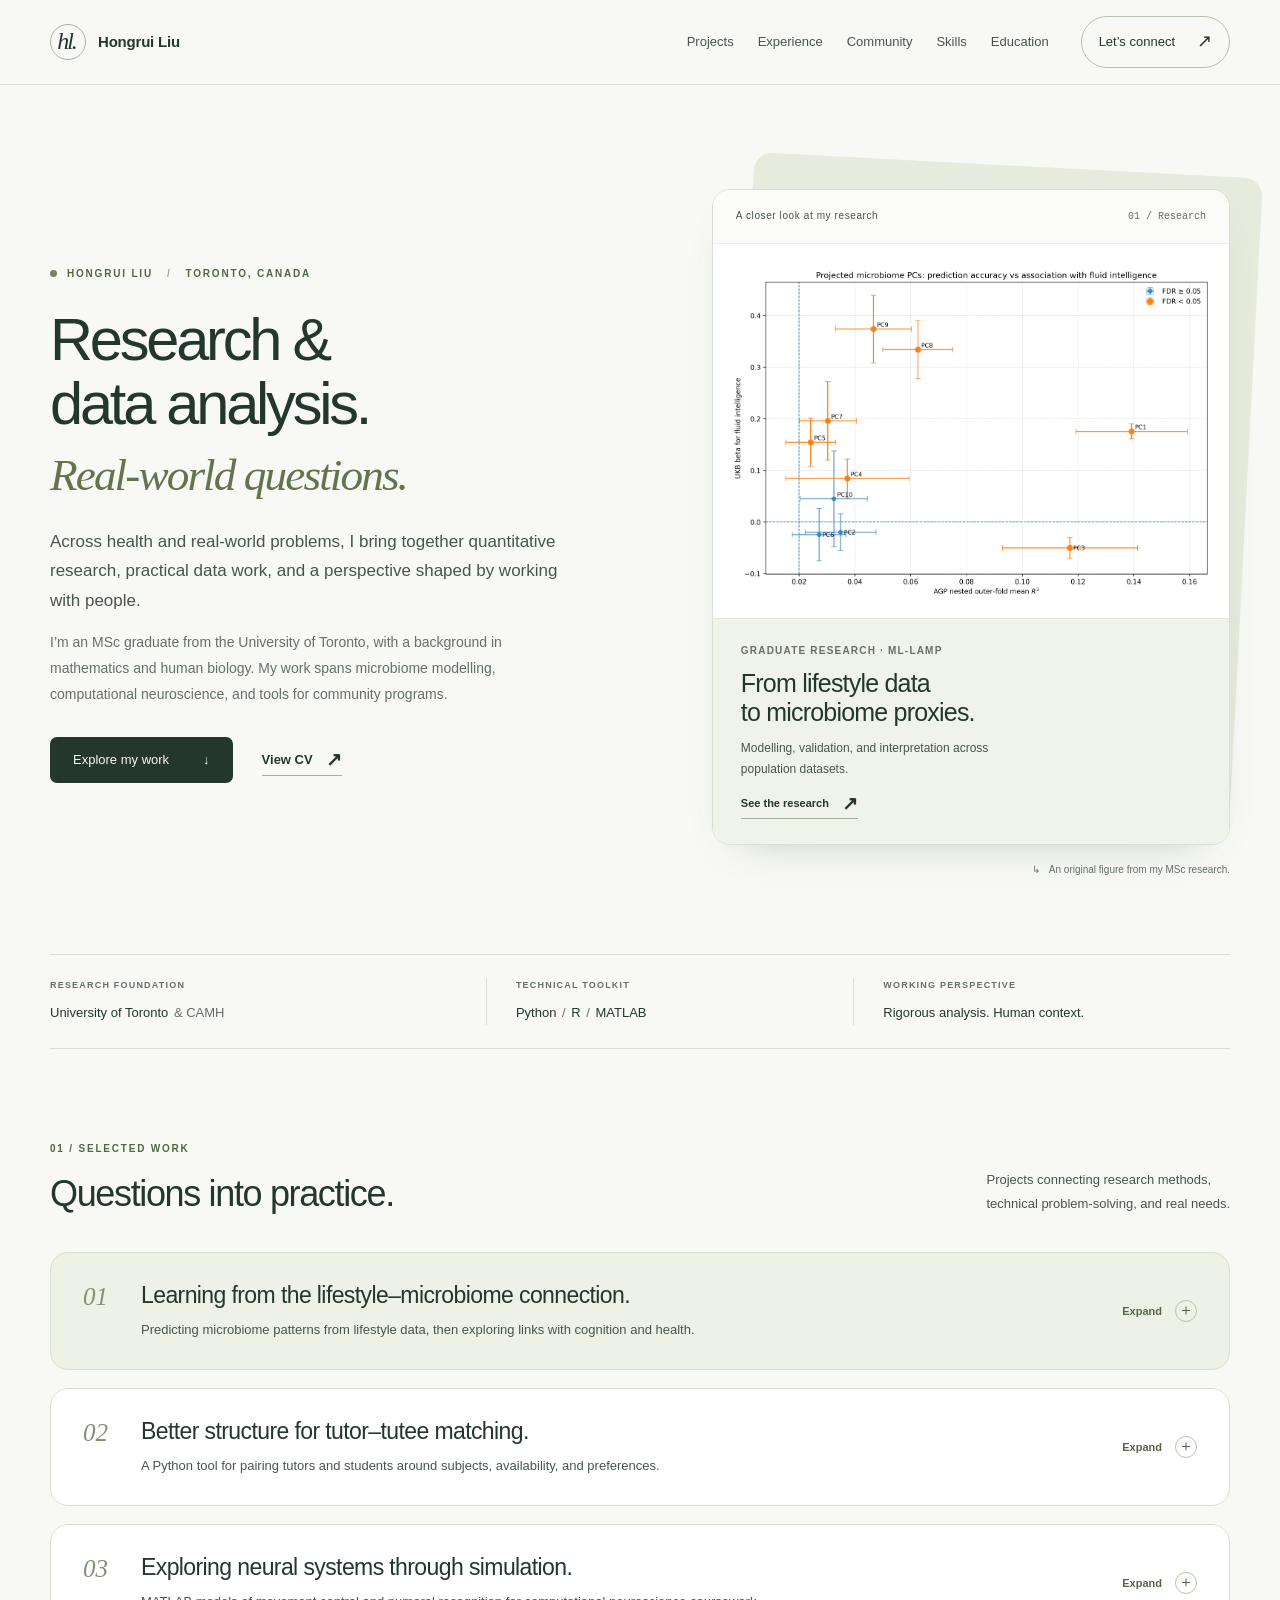
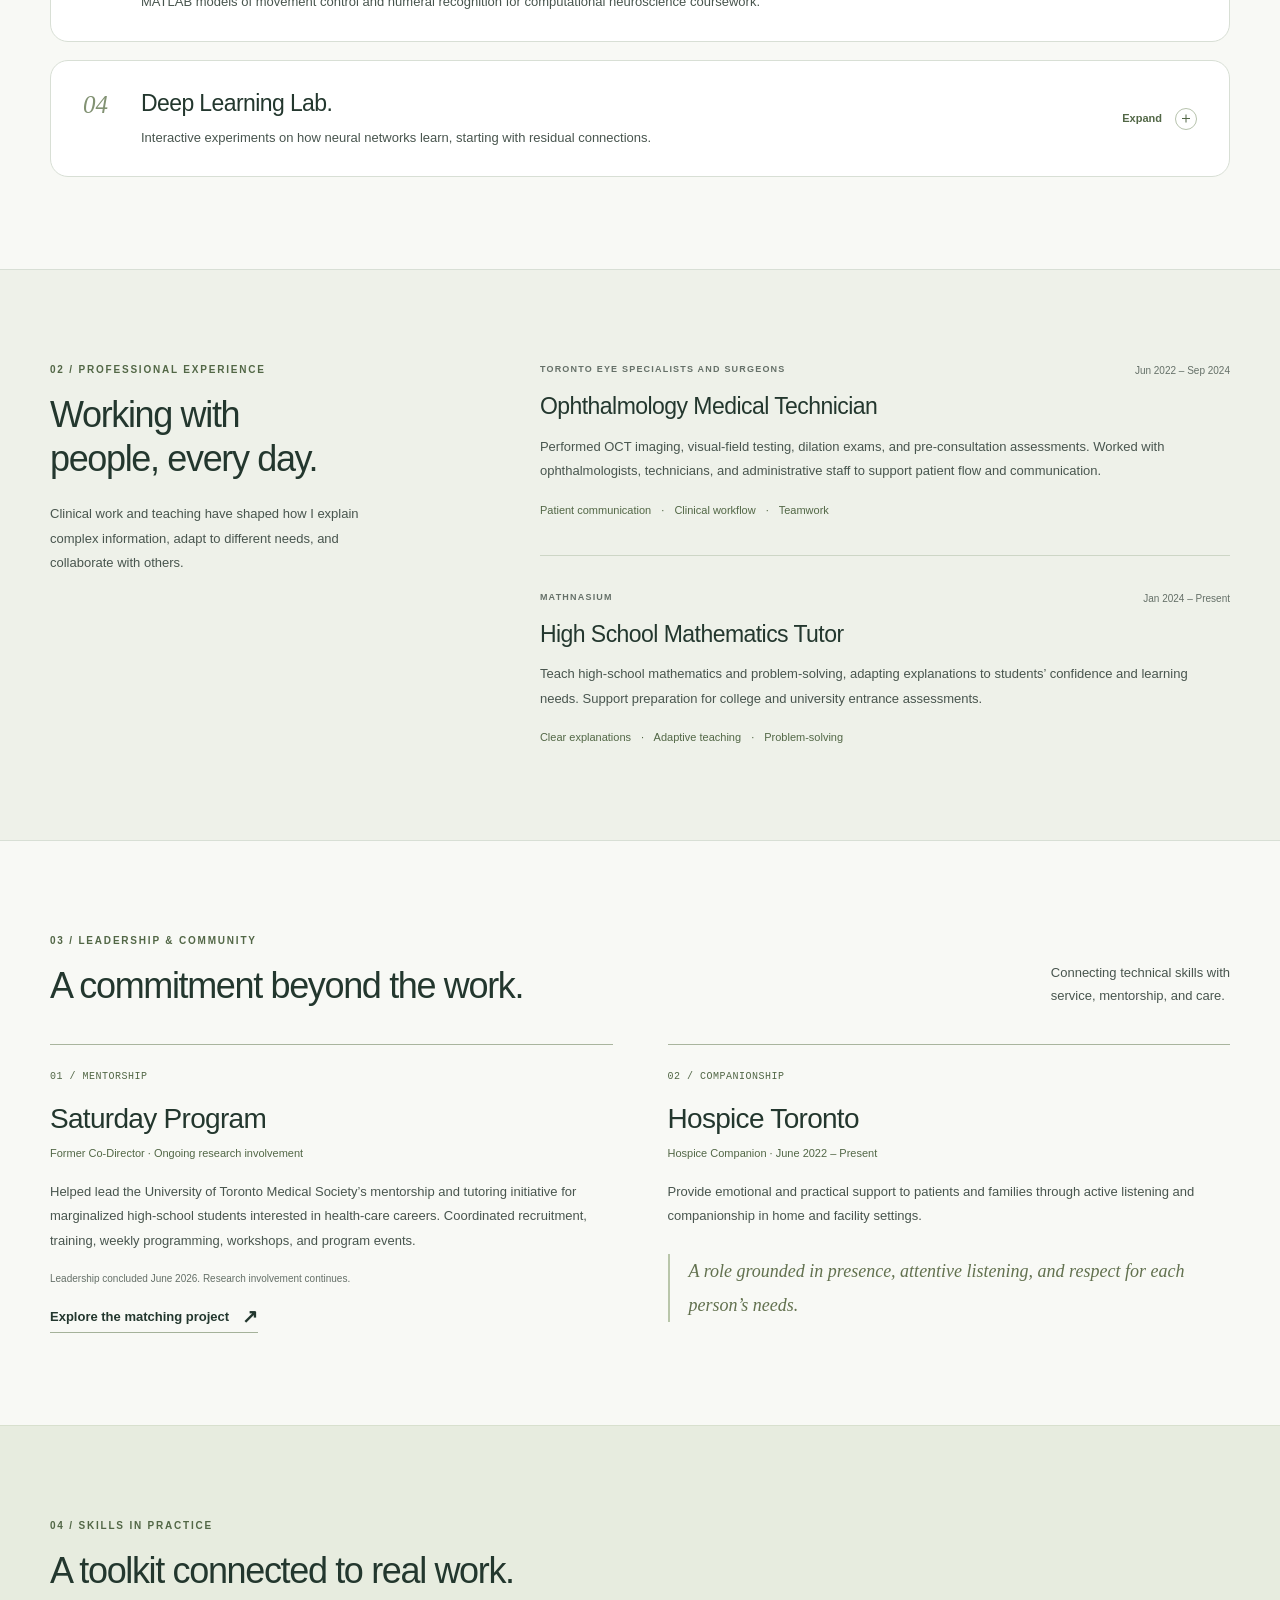
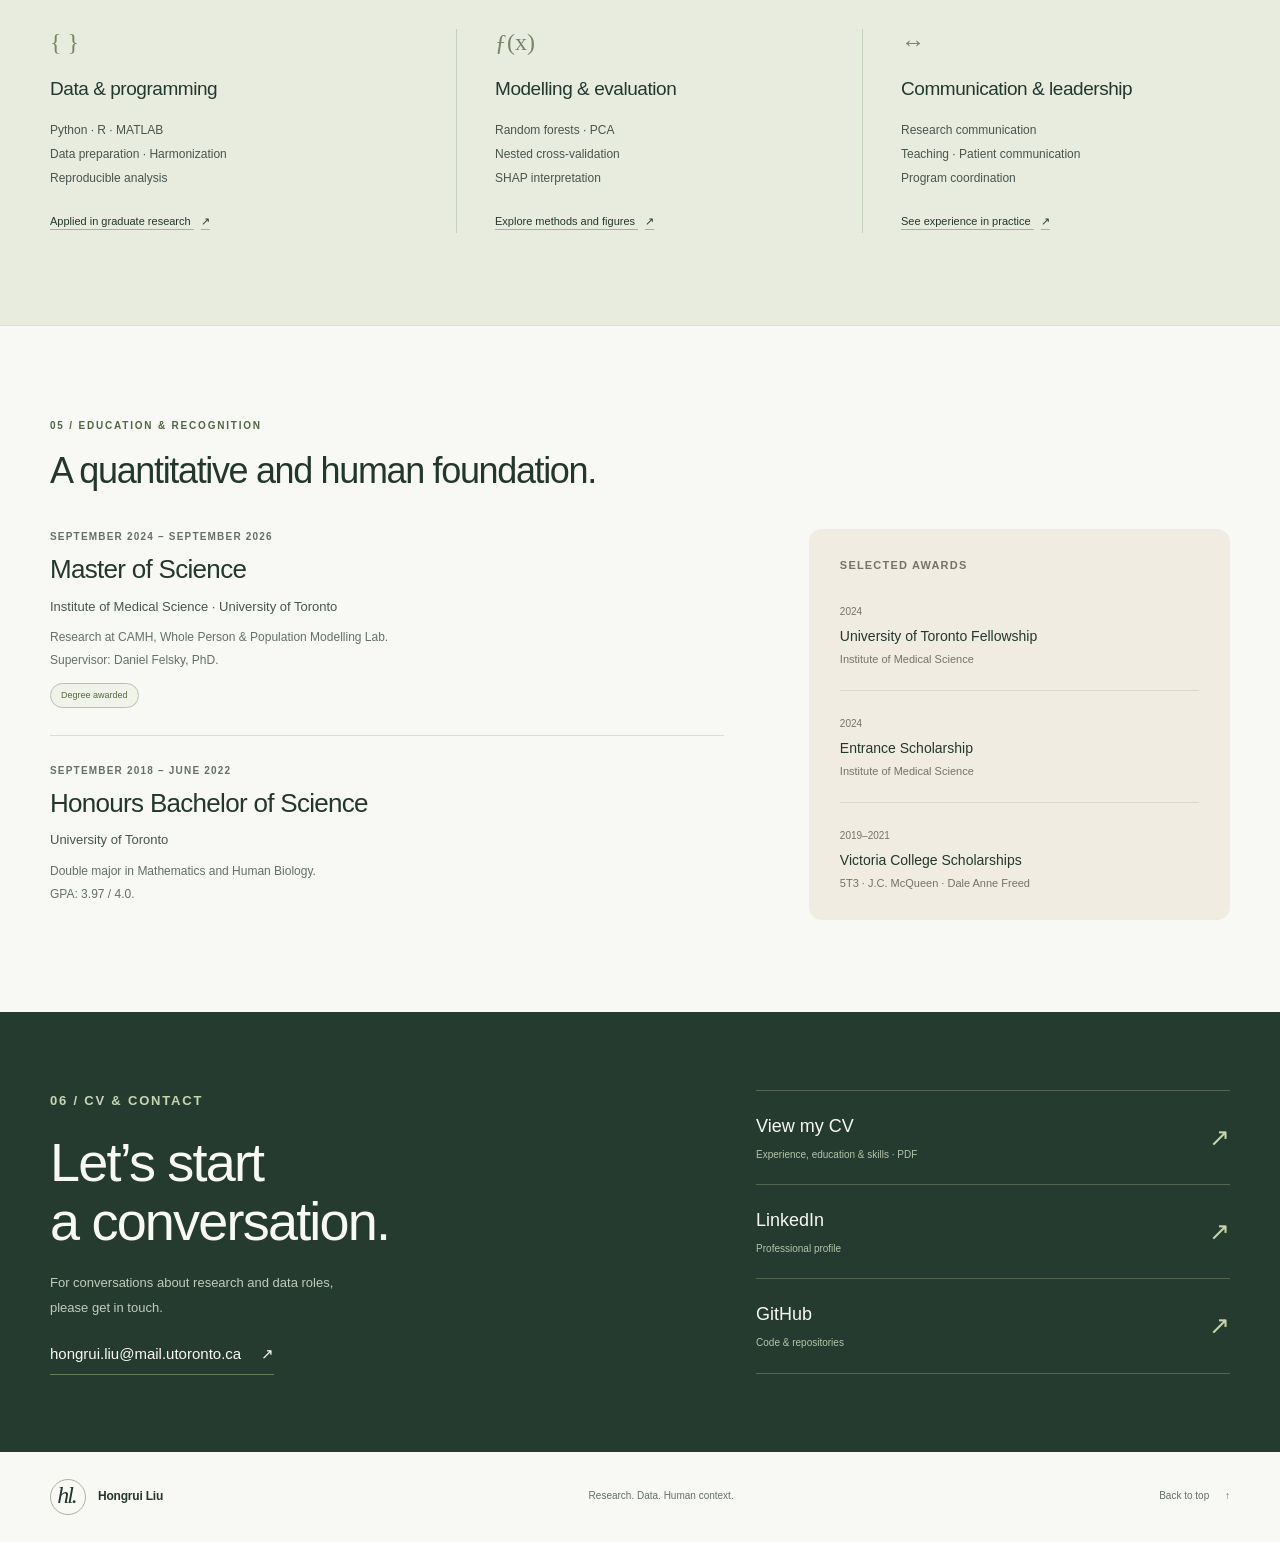
==== commit 52032cee: "Add expandable project portfolio and Deep Learning Lab" ====
--- a/index.html
+++ b/index.html
@@ -42,7 +42,7 @@
       </div>
       <div class="hero-research">
         <div class="research-window">
-          <div class="window-heading"><span class="small-label">A closer look at my research</span><span class="window-mark" aria-hidden="true">01 / 03</span></div>
+          <div class="window-heading"><span class="small-label">A closer look at my research</span><span class="window-mark" aria-hidden="true">01 / Research</span></div>
           <a href="#graduate-project" class="hero-figure-link" data-open-project="graduate-details" aria-label="Explore ML-LAMP graduate research">
             <img src="assets/research/prediction-and-association.png" width="1299" height="898" fetchpriority="high" alt="ML-LAMP figure comparing model prediction accuracy in the American Gut Project with cognition associations in UK Biobank, with uncertainty intervals.">
           </a>
@@ -59,39 +59,55 @@
     </div>
 
     <section class="section container" id="projects" aria-labelledby="projects-title">
-      <div class="section-heading"><div><p class="eyebrow">01 / Selected work</p><h2 id="projects-title">Questions into practice.</h2></div><p>Three projects connecting research methods,<br class="desktop-only"> technical problem-solving, and real needs.</p></div>
-
+      <div class="section-heading"><div><p class="eyebrow">01 / Selected work</p><h2 id="projects-title">Questions into practice.</h2></div><p>Projects connecting research methods,<br class="desktop-only"> technical problem-solving, and real needs.</p></div>
+      <div class="project-list">
       <article class="project project-featured" id="graduate-project">
-        <div class="project-overview">
-          <div class="project-index" aria-hidden="true">01</div>
-          <div class="project-copy"><p class="mini-label">Graduate research · University of Toronto / CAMH · 2024–2026</p><h3>Learning from the<br class="desktop-only"> lifestyle–microbiome connection.</h3><p>I developed ML-LAMP to predict microbiome patterns from lifestyle information, then explored how the projected scores relate to cognition and health in a separate population dataset.</p><ul class="tags" aria-label="Project methods"><li>Python &amp; R</li><li>Machine learning</li><li>Nested cross-validation</li><li>SHAP</li></ul></div>
-          <div class="project-takeaway"><span class="mini-label">What this work demonstrates</span><p>A complete research workflow, from harmonizing data to evaluating models and interpreting their limits.</p><div class="cohort-flow" aria-label="Workflow: train in the American Gut Project, project scores into UK Biobank"><span>American Gut<br><b>Train &amp; validate</b></span><span class="flow-arrow" aria-hidden="true">→</span><span>UK Biobank<br><b>Project &amp; analyze</b></span></div></div>
-        </div>
-        <details class="project-details" id="graduate-details">
-          <summary><span>Explore the research <small>Methods, findings &amp; figures</small></span><span class="expand-icon" aria-hidden="true"></span></summary>
-          <div class="details-content">
-            <div class="detail-grid">
-              <div><p class="mini-label">The question</p><h4>When one cohort has data another does not.</h4><p>Large studies often contain lifestyle and cognitive information without stool microbiome measurements. Could models trained in the American Gut Project generate useful microbiome proxies for association testing in UK Biobank?</p></div>
-              <div><p class="mini-label">My contribution</p><h4>From preparation to interpretation.</h4><p>Under Dr. Daniel Felsky’s supervision, I developed the analysis workflow, harmonized shared variables, trained and evaluated models, and interpreted the projected scores. The work built on an existing processed microbiome resource and guidance from my supervisor and advisory committee.</p></div>
-            </div>
-            <div class="method-steps"><div><span>01</span><h4>Prepare</h4><p>Harmonize lifestyle variables, handle missing values, and summarize microbiome variation with principal component analysis.</p></div><div><span>02</span><h4>Evaluate</h4><p>Train random forests and use nested cross-validation to separate model tuning from held-out evaluation.</p></div><div><span>03</span><h4>Interpret</h4><p>Use SHAP to explain predictions, then examine associations of projected scores with cognition and health outcomes.</p></div></div>
-            <div class="finding-callout"><p class="mini-label">Key takeaway</p><p>Lifestyle information recovered a modest portion of microbiome variation. The projected scores supported association testing, with clear limits on what could be inferred.</p></div>
-            <div class="figures-heading"><h4>Evidence from the analysis</h4><p>Select a figure to inspect it at full size.</p></div>
-            <div class="figure-grid">
-              <figure class="research-figure figure-wide"><a class="figure-image" href="assets/research/model-validation.png" data-lightbox data-title="Model evaluation · Figure 4.6" data-caption="Mean nested cross-validation R² in the American Gut Project. Error bars show standard deviation across ten outer folds. These are microbiome-component predictions, not cognition predictions." aria-label="Enlarge Figure 4.6: model evaluation"><img src="assets/research/model-validation.png" width="895" height="537" loading="lazy" alt="Bar chart showing cross-validated prediction R-squared for 15 microbiome components. PC1 and PC3 perform best, with visible variation across folds."><span class="zoom-label" aria-hidden="true">View figure ↗</span></a><figcaption><span class="mini-label">01 / Model evaluation · Figure 4.6</span><h5>How much signal can the model recover?</h5><p>Mean nested cross-validation R² in the American Gut Project, with standard deviation across ten outer folds. Prediction accuracy varied across microbiome components.</p></figcaption></figure>
-              <figure class="research-figure"><a class="figure-image figure-tall" href="assets/research/pc1-shap.png" data-lightbox data-title="Model interpretation · Figure 4.9" data-caption="SHAP values describe how lifestyle variables contribute to PC1 model predictions. They describe model behaviour, not causal effects." aria-label="Enlarge Figure 4.9: PC1 SHAP interpretation"><img src="assets/research/pc1-shap.png" width="1738" height="2068" loading="lazy" alt="SHAP summary plot showing how lifestyle variables, including fruit frequency, BMI, and vitamin D supplement frequency, contribute to predicted microbiome PC1."><span class="zoom-label" aria-hidden="true">View figure ↗</span></a><figcaption><span class="mini-label">02 / Interpretation · Figure 4.9</span><h5>What contributes to a prediction?</h5><p>SHAP values explain the behaviour of the PC1 model. Predictor contributions are distinct from causal effects.</p></figcaption></figure>
-              <figure class="research-figure"><a class="figure-image" href="assets/research/prediction-and-association.png" data-lightbox data-title="Prediction and association · Figure 5.1" data-caption="Prediction accuracy in the American Gut Project and cognition-association strength in UK Biobank measure different properties. Stronger associations did not always accompany better upstream predictions." aria-label="Enlarge Figure 5.1: prediction accuracy and cognition associations"><img src="assets/research/prediction-and-association.png" width="1299" height="898" loading="lazy" alt="Scatter plot comparing American Gut Project prediction accuracy on the horizontal axis with UK Biobank cognition-association coefficients on the vertical axis. Each component has uncertainty intervals."><span class="zoom-label" aria-hidden="true">View figure ↗</span></a><figcaption><span class="mini-label">03 / Research interpretation · Figure 5.1</span><h5>Prediction and association tell different stories.</h5><p>Stronger cognition associations did not always accompany more accurate microbiome-component predictions. Both stages matter when interpreting projected scores.</p></figcaption></figure>
-            </div>
-            <p class="attribution">Figures: Hongrui Liu, MSc research, University of Toronto, 2026. Supervisor: Daniel Felsky. Original figure excerpts.</p>
-            <aside class="research-limitations"><h4>Reading the findings in context</h4><p>These are model-derived proxies, not measured microbiome data in UK Biobank. There were no paired stool measurements to directly validate the projected scores in that cohort. Cohort differences, approximate harmonization, and residual confounding limit interpretation. The associations do not establish causation or clinical utility.</p></aside>
-            <div class="poster-block"><a href="assets/research/ml-lamp-poster.png" data-lightbox data-title="ML-LAMP research poster" data-caption="Hongrui Liu and Daniel Felsky. The poster presents its own analysis version; its sample counts should not be combined with those in the thesis figures." aria-label="Enlarge the ML-LAMP research poster"><img src="assets/research/ml-lamp-poster.png" width="3200" height="1812" loading="lazy" alt="ML-LAMP research poster by Hongrui Liu and Daniel Felsky, presenting the modelling workflow, validation, interpretation, and cognition association results."></a><div><p class="mini-label">Research communication</p><h4>The project, at a glance.</h4><p>The ML-LAMP poster brings the question, workflow, and findings together in one visual overview.</p><p class="small-note">The poster and thesis figures represent their respective analysis versions.</p><a class="text-link" href="assets/downloads/Hongrui-Liu-ML-LAMP-Poster.pptx" download>Download poster <span class="file-type">PPTX · 12.2 MB</span> <span aria-hidden="true">↓</span></a></div></div>
+        <details class="project-disclosure" id="graduate-details">
+          <summary class="project-summary"><span class="project-row-index" aria-hidden="true">01</span><span class="project-row-copy"><span class="project-row-title">Learning from the lifestyle–microbiome connection.</span><span class="project-row-description">Predicting microbiome patterns from lifestyle data, then exploring links with cognition and health.</span></span><span class="project-toggle"><span class="expand-label">Expand</span><span class="collapse-label">Collapse</span><span class="expand-icon" aria-hidden="true"></span></span></summary>
+          <div class="project-expanded">
+            <div class="project-overview">
+<div aria-hidden="true" class="project-index">01</div>
+<div class="project-copy"><p class="mini-label">Graduate research · University of Toronto / CAMH · 2024–2026</p><h3>Learning from the<br class="desktop-only"/> lifestyle–microbiome connection.</h3><p>I developed ML-LAMP to predict microbiome patterns from lifestyle information, then explored how the projected scores relate to cognition and health in a separate population dataset.</p><ul aria-label="Project methods" class="tags"><li>Python &amp; R</li><li>Machine learning</li><li>Nested cross-validation</li><li>SHAP</li></ul></div>
+<div class="project-takeaway"><span class="mini-label">What this work demonstrates</span><p>A complete research workflow, from harmonizing data to evaluating models and interpreting their limits.</p><div aria-label="Workflow: train in the American Gut Project, project scores into UK Biobank" class="cohort-flow"><span>American Gut<br/><b>Train &amp; validate</b></span><span aria-hidden="true" class="flow-arrow">→</span><span>UK Biobank<br/><b>Project &amp; analyze</b></span></div></div>
+</div>
+            <a class="project-explore" href="projects/ml-lamp/" target="_blank" rel="noopener"><span>Explore more <small>Methods, findings &amp; figures</small></span><span aria-hidden="true">↗</span><span class="sr-only"> (opens in a new tab)</span></a>
           </div>
         </details>
       </article>
 
-      <div class="secondary-projects">
-        <article class="project" id="matching-project"><div class="secondary-overview"><div class="project-topline"><span class="project-index" aria-hidden="true">02</span><span class="mini-label">Applied programming · Saturday Program</span></div><h3>Better structure for<br>tutor–tutee matching.</h3><p>I developed a Python-based tool to pair tutors and students using subject, availability, and preference constraints within a community mentorship program.</p><ul class="tags" aria-label="Project methods"><li>Python</li><li>Constraints</li><li>Program operations</li></ul><p class="project-outcome"><strong>Contribution</strong> Translating an operational need into a repeatable matching workflow.</p></div><details class="project-details" id="matching-details"><summary><span>Explore the project</span><span class="expand-icon" aria-hidden="true"></span></summary><div class="details-content"><h4>The practical problem</h4><p>Tutor–tutee pairing needs to account for subject needs, overlapping availability, and preferences. I developed and implemented a Python tool to organize these requirements within the Saturday Program.</p><h4>What this demonstrates</h4><p>Turning program requirements into computational constraints, connecting technical work to day-to-day coordination, and building a tool for a community setting.</p><h4>Program context</h4><p>The Saturday Program supports marginalized high-school students interested in health-care careers. My technical contribution sat alongside leadership responsibilities in recruitment, training, and program coordination.</p><a class="text-link" href="#saturday-program">Read about my program involvement <span aria-hidden="true">↓</span></a></div></details></article>
-        <article class="project" id="neuroscience-project"><div class="secondary-overview"><div class="project-topline"><span class="project-index" aria-hidden="true">03</span><span class="mini-label">Course project · University of Toronto</span></div><h3>Exploring neural systems<br>through simulation.</h3><p>In PSL 432, I used MATLAB to simulate neural control of arm movement and numeral recognition with deep-learning and reinforcement-learning models.</p><ul class="tags" aria-label="Project methods"><li>MATLAB</li><li>Deep learning</li><li>Reinforcement learning</li></ul><p class="project-outcome"><strong>Contribution</strong> Applying computational models to questions about learning and neural control.</p></div><details class="project-details" id="neuroscience-details"><summary><span>Explore the project</span><span class="expand-icon" aria-hidden="true"></span></summary><div class="details-content"><h4>Learning through models</h4><p>The course project explored how computational models can represent aspects of movement control and recognition. Working in MATLAB connected my mathematics and human biology training through simulation.</p><h4>Methods and context</h4><p>The work used deep-learning and reinforcement-learning models for arm movement and numeral-recognition tasks. It was completed as coursework, rather than an independent clinical or production system.</p><p class="project-credit">PSL 432 · University of Toronto<br>January–April 2022 · Instructor: Prof. Douglas Tweed</p></div></details></article>
+      <article class="project" id="matching-project">
+        <details class="project-disclosure" id="matching-details">
+          <summary class="project-summary"><span class="project-row-index" aria-hidden="true">02</span><span class="project-row-copy"><span class="project-row-title">Better structure for tutor–tutee matching.</span><span class="project-row-description">A Python tool for pairing tutors and students around subjects, availability, and preferences.</span></span><span class="project-toggle"><span class="expand-label">Expand</span><span class="collapse-label">Collapse</span><span class="expand-icon" aria-hidden="true"></span></span></summary>
+          <div class="project-expanded">
+            <div class="secondary-overview"><div class="project-topline"><span aria-hidden="true" class="project-index">02</span><span class="mini-label">Applied programming · Saturday Program</span></div><h3>Better structure for<br/>tutor–tutee matching.</h3><p>I developed a Python-based tool to pair tutors and students using subject, availability, and preference constraints within a community mentorship program.</p><ul aria-label="Project methods" class="tags"><li>Python</li><li>Constraints</li><li>Program operations</li></ul><p class="project-outcome"><strong>Contribution</strong> Translating an operational need into a repeatable matching workflow.</p></div>
+            <a class="project-explore" href="projects/saturday-matching/" target="_blank" rel="noopener"><span>Explore more <small>The problem, contribution &amp; context</small></span><span aria-hidden="true">↗</span><span class="sr-only"> (opens in a new tab)</span></a>
+          </div>
+        </details>
+      </article>
+
+      <article class="project" id="neuroscience-project">
+        <details class="project-disclosure" id="neuroscience-details">
+          <summary class="project-summary"><span class="project-row-index" aria-hidden="true">03</span><span class="project-row-copy"><span class="project-row-title">Exploring neural systems through simulation.</span><span class="project-row-description">MATLAB models of movement control and numeral recognition for computational neuroscience coursework.</span></span><span class="project-toggle"><span class="expand-label">Expand</span><span class="collapse-label">Collapse</span><span class="expand-icon" aria-hidden="true"></span></span></summary>
+          <div class="project-expanded">
+            <div class="secondary-overview"><div class="project-topline"><span aria-hidden="true" class="project-index">03</span><span class="mini-label">Course project · University of Toronto</span></div><h3>Exploring neural systems<br/>through simulation.</h3><p>In PSL 432, I used MATLAB to simulate neural control of arm movement and numeral recognition with deep-learning and reinforcement-learning models.</p><ul aria-label="Project methods" class="tags"><li>MATLAB</li><li>Deep learning</li><li>Reinforcement learning</li></ul><p class="project-outcome"><strong>Contribution</strong> Applying computational models to questions about learning and neural control.</p></div>
+            <a class="project-explore" href="projects/neural-simulation/" target="_blank" rel="noopener"><span>Explore more <small>Models, methods &amp; course context</small></span><span aria-hidden="true">↗</span><span class="sr-only"> (opens in a new tab)</span></a>
+          </div>
+        </details>
+      </article>
+
+      <article class="project" id="deep-learning-project">
+        <details class="project-disclosure" id="deep-learning-details">
+          <summary class="project-summary"><span class="project-row-index" aria-hidden="true">04</span><span class="project-row-copy"><span class="project-row-title">Deep Learning Lab.</span><span class="project-row-description">Interactive experiments on how neural networks learn, starting with residual connections.</span></span><span class="project-toggle"><span class="expand-label">Expand</span><span class="collapse-label">Collapse</span><span class="expand-icon" aria-hidden="true"></span></span></summary>
+          <div class="project-expanded">
+            <div class="project-overview">
+  <div class="project-index" aria-hidden="true">04</div>
+  <div class="project-copy"><p class="mini-label">Independent study · Interactive learning</p><h3>Deep Learning Lab.</h3><p>I build visual experiments to connect neural-network equations with the behaviour of features, gradients, and predictions. The first lab compares plain and residual networks as they learn the same function.</p><ul class="tags" aria-label="Project methods"><li>JavaScript</li><li>Neural networks</li><li>Data visualization</li><li>Experiment design</li></ul></div>
+  <div class="project-takeaway"><span class="mini-label">What this work demonstrates</span><p>Turning abstract learning mechanisms into experiments you can pause, inspect, and change.</p><div class="cohort-flow" aria-label="Learning workflow: ask a question, inspect a model, test an idea"><span>Ask<br><b>A clear question</b></span><span class="flow-arrow" aria-hidden="true">→</span><span>Inspect &amp; test<br><b>A visible mechanism</b></span></div></div>
+</div>
+            <a class="project-explore" href="projects/deep-learning-lab/" target="_blank" rel="noopener"><span>Explore more <small>The approach &amp; the ResNet visualizer</small></span><span aria-hidden="true">↗</span><span class="sr-only"> (opens in a new tab)</span></a>
+          </div>
+        </details>
+      </article>
       </div>
     </section>
 
@@ -112,6 +128,5 @@
     <section class="contact-section" id="contact" aria-labelledby="contact-title"><div class="container contact-layout"><div><p class="eyebrow">06 / CV &amp; contact</p><h2 id="contact-title">Let’s start<br>a conversation.</h2><p>For conversations about research and data roles,<br class="desktop-only"> please get in touch.</p><a class="contact-email" href="mailto:hongrui.liu@mail.utoronto.ca">hongrui.liu@mail.utoronto.ca <span aria-hidden="true">↗</span></a></div><div class="contact-links"><a href="assets/downloads/Hongrui-Liu-CV.pdf" target="_blank" rel="noopener"><span><strong>View my CV</strong><small>Experience, education &amp; skills · PDF</small></span><span aria-hidden="true">↗</span></a><a href="https://www.linkedin.com/in/hongrui-liu-979a3021a/" target="_blank" rel="noopener"><span><strong>LinkedIn</strong><small>Professional profile</small></span><span aria-hidden="true">↗</span></a><a href="https://github.com/liuhon33" target="_blank" rel="noopener"><span><strong>GitHub</strong><small>Code &amp; repositories</small></span><span aria-hidden="true">↗</span></a></div></div></section>
   </main>
   <footer class="site-footer container"><a class="wordmark" href="#home"><span class="monogram" aria-hidden="true">hl.</span><span>Hongrui Liu</span></a><p>Research. Data. Human context.</p><a href="#home">Back to top <span aria-hidden="true">↑</span></a></footer>
-  <dialog class="figure-dialog" id="figure-dialog" aria-labelledby="dialog-title"><div class="dialog-toolbar"><h2 id="dialog-title">Research figure</h2><button class="dialog-close" type="button" aria-label="Close figure">Close <span aria-hidden="true">×</span></button></div><div class="dialog-image-wrap"><img id="dialog-image" alt=""></div><div class="dialog-original"><a id="dialog-original" target="_blank" rel="noopener">Open original image <span aria-hidden="true">↗</span></a></div><p id="dialog-caption"></p></dialog>
 </body>
 </html>
--- a/styles.css
+++ b/styles.css
@@ -16,6 +16,7 @@
 .container{width:min(var(--max),calc(100% - 96px));margin-inline:auto}
 .skip-link{position:fixed;z-index:100;top:-100px;left:16px;background:var(--ink);color:white;padding:10px 18px;border-radius:5px}
 .skip-link:focus{top:12px}
+.sr-only{position:absolute;width:1px;height:1px;padding:0;margin:-1px;overflow:hidden;clip-path:inset(50%);white-space:nowrap;border:0}
 .site-header{position:sticky;top:0;z-index:20;background:rgba(248,249,245,.97);border-bottom:1px solid var(--line)}
 .header-inner{height:var(--header-height);display:flex;align-items:center;gap:32px;justify-content:space-between}
 .wordmark{display:flex;align-items:center;gap:12px;white-space:nowrap;font-size:15px;font-weight:600;letter-spacing:-.2px}
@@ -94,12 +95,12 @@
 .project-details[open] .expand-icon::after{transform:rotate(0)}
 .project-details[open]>summary{background:#e5ebdd;border-bottom:1px solid var(--line)}
 .details-content{padding:32px;background:var(--white)}
-.details-content h4{font-size:20px;letter-spacing:-.4px;margin:12px 0}
+.details-content :is(h2,h4){font-size:20px;letter-spacing:-.4px;margin:12px 0}
 .details-content p{font-size:13px;line-height:1.9}
 .detail-grid{display:grid;grid-template-columns:1fr 1fr;gap:44px}
 .method-steps{display:grid;grid-template-columns:repeat(3,1fr);gap:26px;margin:32px 0;padding:27px 0;border-block:1px solid var(--line)}
 .method-steps span{font:12px 'Courier New',monospace;color:var(--muted)}
-.method-steps h4{font-size:17px;margin:7px 0}
+.method-steps :is(h2,h4){font-size:17px;margin:7px 0}
 .method-steps p{font-size:12px}
 .finding-callout{padding:25px 28px;background:var(--sage);border-left:3px solid #839563;border-radius:0 7px 7px 0}
 .finding-callout p:last-child{font-size:16px;margin-top:10px;line-height:1.8}
@@ -116,14 +117,14 @@
 .zoom-label{position:absolute;right:10px;bottom:10px;background:rgba(255,255,255,.96);padding:3px 8px;border-radius:4px;border:1px solid var(--line);font-size:10px;color:var(--ink)}
 .figure-image:hover .zoom-label{background:var(--sage)}
 .research-figure figcaption{padding:22px;background:#fafbf8}
-.research-figure h5{font-size:18px;line-height:1.4;margin:9px 0}
+.research-figure :is(h3,h5){font-size:18px;line-height:1.4;margin:9px 0}
 .research-figure figcaption p{font-size:12px}
 .attribution{font-size:10px!important;color:var(--muted);margin:14px 0 25px}
 .research-limitations{border-top:1px solid var(--line);padding-top:18px}
-.research-limitations h4{font-size:17px}
+.research-limitations :is(h2,h4){font-size:17px}
 .poster-block{margin-top:28px;display:grid;grid-template-columns:1.15fr 1fr;gap:27px;align-items:center;background:var(--paper);padding:20px;border-radius:10px}
 .poster-block>a{display:block;border:1px solid var(--line);background:var(--white)}
-.poster-block h4{font-size:23px}
+.poster-block :is(h2,h4){font-size:23px}
 .poster-block p{font-size:12px}
 .poster-block .small-note{font-size:10px;color:var(--muted);margin-top:7px}
 .poster-block .text-link{margin-top:8px;flex-wrap:wrap}
@@ -211,6 +212,67 @@
 .experience-media img{width:100%;border-radius:10px}
 .experience-media figcaption{margin-top:8px;font-size:11px;color:var(--muted)}
 #dialog-caption{font-size:12px;line-height:1.8;padding:0 25px 22px;max-width:850px;margin:auto}
+
+/* Selected work: a compact row, an inline overview, and a dedicated project page. */
+.project-list{display:grid;grid-template-columns:minmax(0,1fr);gap:18px}
+.project-summary{list-style:none;display:grid;grid-template-columns:34px minmax(0,1fr) auto;align-items:center;gap:24px;padding:27px 32px;cursor:pointer}
+.project-summary::-webkit-details-marker{display:none}
+.project-summary::marker{content:""}
+.project-summary:hover{background:#f0f3e9}
+.project-featured .project-summary:hover{background:#e5ebdd}
+.project-row-index{font:italic 25px Georgia,serif;color:#829273;align-self:start;padding-top:3px}
+.project-row-copy{display:block;min-width:0}
+.project-row-title{display:block;font-size:23px;line-height:1.35;letter-spacing:-.6px;font-weight:500}
+.project-row-description{display:block;margin-top:8px;font-size:13px;line-height:1.75;color:var(--body)}
+.project-toggle{display:flex;align-items:center;gap:13px;font-size:11px;font-weight:600;color:var(--accent);padding-left:10px}
+.collapse-label{display:none}
+.project-disclosure[open]>.project-summary .expand-label{display:none}
+.project-disclosure[open]>.project-summary .collapse-label{display:inline}
+.project-disclosure[open]>.project-summary .expand-icon::after{transform:rotate(0)}
+.project-expanded{border-top:1px solid var(--line)}
+.project-explore{display:flex;align-items:center;justify-content:space-between;gap:20px;border-top:1px solid var(--line);padding:19px 36px;font-size:13px;font-weight:600}
+.project-explore small{font-size:11px;color:var(--muted);font-weight:400;margin-left:18px}
+.project-explore>span[aria-hidden]{font-size:21px;line-height:1}
+.project-explore:hover{background:#e5ebdd}
+.project-expanded .secondary-overview{display:grid;grid-template-columns:1.4fr 1fr;column-gap:54px;padding:36px}
+.project-expanded .project-topline{grid-column:1/-1;margin-bottom:22px}
+.project-expanded .secondary-overview>h3,.project-expanded .secondary-overview>p:not(.project-outcome),.project-expanded .secondary-overview>.tags{grid-column:1}
+.project-expanded .secondary-overview h3{font-size:29px;margin-bottom:16px}
+.project-expanded .secondary-overview>p{font-size:14px}
+.project-expanded .secondary-overview .project-outcome{grid-column:2;grid-row:2/5;align-self:stretch;display:flex;flex-direction:column;justify-content:center;border-top:0;border-left:1px solid var(--line);margin:0;padding:15px 0 15px 36px;font-size:15px;line-height:1.8}
+.project-expanded .project-outcome strong{margin-bottom:12px;font-size:10px;letter-spacing:1.2px}
+
+/* All detail URLs live under /projects/ on the portfolio domain. */
+.project-page{padding-block:34px 68px}
+.project-page-navigation{display:flex;justify-content:space-between;align-items:center;gap:25px;margin-bottom:28px}
+.project-page-navigation .text-link{font-size:12px}
+.project-page-navigation .mini-label{font-size:9px;text-align:right}
+.project-page .project-overview{padding-block:44px}
+.project-page .project-page-title{font-size:36px;line-height:1.2;letter-spacing:-1.1px;margin:12px 0 20px}
+.project-page .secondary-overview{padding:40px}
+.project-page .details-content{border-top:1px solid var(--line);padding:36px 40px 40px}
+.project-page .details-content>h2:not(:first-child){margin-top:28px}
+.project-page .details-content>h2:first-child{margin-top:0}
+.project-page-back{margin-top:28px}
+.lab-collection{border-top:1px solid var(--line);margin-top:32px;padding-top:26px}
+.lab-content .lab-collection>h2{font-size:25px;letter-spacing:-.6px;margin:0 0 22px}
+.lab-list{list-style:none;padding:0;margin:0;display:grid;gap:18px}
+.lab-study{padding:28px}
+.lab-study h3{font-size:20px;letter-spacing:-.4px;margin:10px 0 12px}
+.lab-gallery{display:grid;grid-template-columns:1.1fr 1fr;gap:20px;align-items:start;margin-top:26px}
+.lab-gallery .figure-image{padding:8px;background:#f7f9fb}
+.lab-feature-image img{max-height:420px;object-fit:contain}
+.lab-gallery .research-figure h3{font-size:18px;line-height:1.4;margin:0 0 8px}
+.lab-content .lab-snapshot-note{font-size:11px;color:var(--muted);margin-top:14px}
+.lab-content .lab-credit{font-size:11px;color:var(--muted);margin-top:22px}
+.lab-launch{display:flex;justify-content:space-between;align-items:center;gap:30px;border-top:1px solid var(--line);padding-top:28px;margin-top:25px}
+.lab-launch h3{margin-top:10px}
+.lab-launch .button{flex-shrink:0;gap:22px}
+@media(max-width:850px){.lab-gallery{grid-template-columns:1fr}.lab-feature-image img{max-height:500px}}
+@media(max-width:620px){.lab-content .lab-collection>h2{font-size:24px}.lab-collection{margin-top:27px;padding-top:24px}.lab-study{padding:20px}.lab-study .detail-grid{gap:22px}.lab-feature-image img{max-height:none}.lab-content .lab-snapshot-note{font-size:11px}.lab-gallery .research-figure figcaption{padding:16px}.lab-gallery .research-figure h3{font-size:19px}}
+@media(max-width:850px){.project-summary{gap:18px;padding:25px}.project-row-title{font-size:21px}.project-row-description{font-size:13px}.project-explore{padding:19px 25px}.project-expanded .secondary-overview{padding:29px;column-gap:30px}.project-expanded .secondary-overview h3{font-size:26px}.project-expanded .secondary-overview .project-outcome{padding-left:26px;font-size:14px}.project-page .project-page-title{font-size:31px}.project-page .details-content{padding:29px}.project-page .secondary-overview{padding:29px}.lab-launch{display:block}.lab-launch .button{margin-top:22px}}
+@media(max-width:620px){.project-list{gap:14px}.project-summary{grid-template-columns:24px minmax(0,1fr);gap:12px;padding:22px 20px}.project-row-index{font-size:22px}.project-row-title{font-size:21px;line-height:1.35}.project-row-description{font-size:14px;line-height:1.65;margin-top:10px}.project-toggle{grid-column:2;justify-self:end;padding:4px 0 0;font-size:11px}.project-explore{padding:17px 23px}.project-explore small{display:block;margin:4px 0 0;font-size:11px}.project-expanded .secondary-overview{display:block;padding:24px}.project-expanded .secondary-overview h3{font-size:26px}.project-expanded .secondary-overview>p{font-size:14px}.project-expanded .secondary-overview .project-outcome{display:block;border-left:0;border-top:1px solid var(--line);margin-top:24px;padding:20px 0 0;font-size:14px}.project-page{padding-block:22px 45px}.project-page-navigation{align-items:start;gap:18px;margin-bottom:22px}.project-page-navigation .text-link{font-size:11px;gap:8px}.project-page-navigation .mini-label{font-size:8px;max-width:105px}.project-page .project-overview,.project-page .secondary-overview,.project-page .details-content{padding:24px}.project-page .project-page-title{font-size:29px;margin-block:12px 18px}.project-page .details-content :is(h2,h4){font-size:21px}.project-page .details-content p{font-size:14px}.project-page .method-steps :is(h2,h4){margin:0 0 6px;font-size:19px}.project-page .research-figure h3{font-size:19px}.project-page .research-figure figcaption p{font-size:13px}.project-page .research-limitations h2{font-size:19px}.project-page .details-content .mini-label{font-size:10px}.project-page .details-content .small-note,.project-page .details-content .attribution{font-size:10px}.lab-study h3{font-size:21px}.lab-content .lab-credit{font-size:11px}.lab-launch{padding-top:23px}.lab-launch .button{width:100%;justify-content:space-between}}
+@media print{.project-summary,.project-explore,.project-page-navigation,.project-page-back,.project-toggle,.lab-launch .button{display:none!important}.project-disclosure::details-content{display:block}.project-expanded{border-top:0}.project-list{display:block}.project-list>.project{margin-top:16px}.project-page{padding-block:15px}.project-page .project-page-title{font-size:26pt}}
 @media(min-width:1500px){.hero{padding-block:98px 88px}h1{font-size:72px}}
 @media(max-width:1100px){.container{width:calc(100% - 64px)}.desktop-nav{gap:18px}.header-inner{gap:20px}.header-contact{gap:12px}.hero{gap:35px;padding-block:68px 65px}.hero-research::before{right:-8px}h1{font-size:55px}.project-overview{grid-template-columns:28px 1.4fr 1fr;gap:20px;padding:29px}.project-featured .project-details>summary{padding-left:77px}.project-takeaway{padding-left:20px}.cohort-flow{gap:10px}.experience-layout{gap:45px;grid-template-columns:1fr 1.65fr}.entry-heading{display:block}.entry-heading .entry-date{margin-top:4px;display:block}.education-layout{gap:50px}.contact-layout{gap:50px}.foundation-strip strong{font-size:11px}.foundation-strip>div+div{padding-left:18px}}
 @media(max-width:850px){:root{--header-height:73px}.desktop-nav{display:none}.header-contact{margin-left:auto}.js .menu-toggle{display:flex;gap:14px;align-items:center;border:1px solid var(--line);border-radius:6px;background:transparent;font-size:12px;padding:8px 13px}.mobile-nav{display:grid;grid-template-columns:repeat(3,1fr);gap:12px;padding-block:15px;border-top:1px solid var(--line);font-size:12px}.js .mobile-nav{display:none}.js .mobile-nav.is-open{display:grid}.hero{grid-template-columns:1.1fr 1fr;gap:27px;padding-block:50px}.hero .eyebrow{font-size:8px;letter-spacing:1px}h1{font-size:45px;letter-spacing:-2px}h1 span{letter-spacing:-1px}.hero-intro{font-size:14px}.hero-bio{font-size:12px}.hero-actions{gap:22px}.button{padding:11px 15px;gap:15px;font-size:12px}.window-heading{padding:14px 16px}.small-label{font-size:9px}.window-mark{display:none}.window-caption{padding:20px}.window-caption h2{font-size:22px}.window-caption p{font-size:11px}.section{padding-block:70px}.section-heading h2,.section-intro h2{font-size:31px}.section-heading>p{font-size:11px;max-width:240px}.project-overview{grid-template-columns:28px 1fr}.project-takeaway{grid-column:2;border:0;padding:19px 0 0;border-top:1px solid #cfd9c7;display:grid;grid-template-columns:1fr 1fr;column-gap:25px;margin-top:2px}.project-takeaway>.mini-label{grid-column:1}.project-takeaway>p{grid-column:1;font-size:12px;margin-top:8px}.cohort-flow{grid-column:2;grid-row:1/3;margin:0;justify-content:center}.secondary-overview{padding:25px}.secondary-overview h3{font-size:23px}.secondary-overview>p{font-size:12px}.project-topline{gap:13px}.secondary-projects .tags li{font-size:9px;padding-inline:8px}.project-details>summary{padding:17px 23px}.details-content{padding:25px}.detail-grid{gap:24px}.method-steps{gap:20px}.experience-layout{grid-template-columns:1fr;gap:33px}.section-intro>p:last-child{max-width:650px;margin-top:16px}.experience-list{display:grid;grid-template-columns:1fr 1fr;gap:35px}.experience-entry+.experience-entry{margin:0;padding:0;border:0}.experience-entry h3{font-size:22px}.community-grid{gap:35px}.skills-grid{gap:22px}.skill-group+.skill-group{padding-left:22px}.skill-group h3{font-size:17px}.skill-group p{font-size:11px}.education-layout{gap:35px}.contact-section h2{font-size:46px}.contact-email{font-size:13px;gap:12px}.contact-layout{gap:38px}}
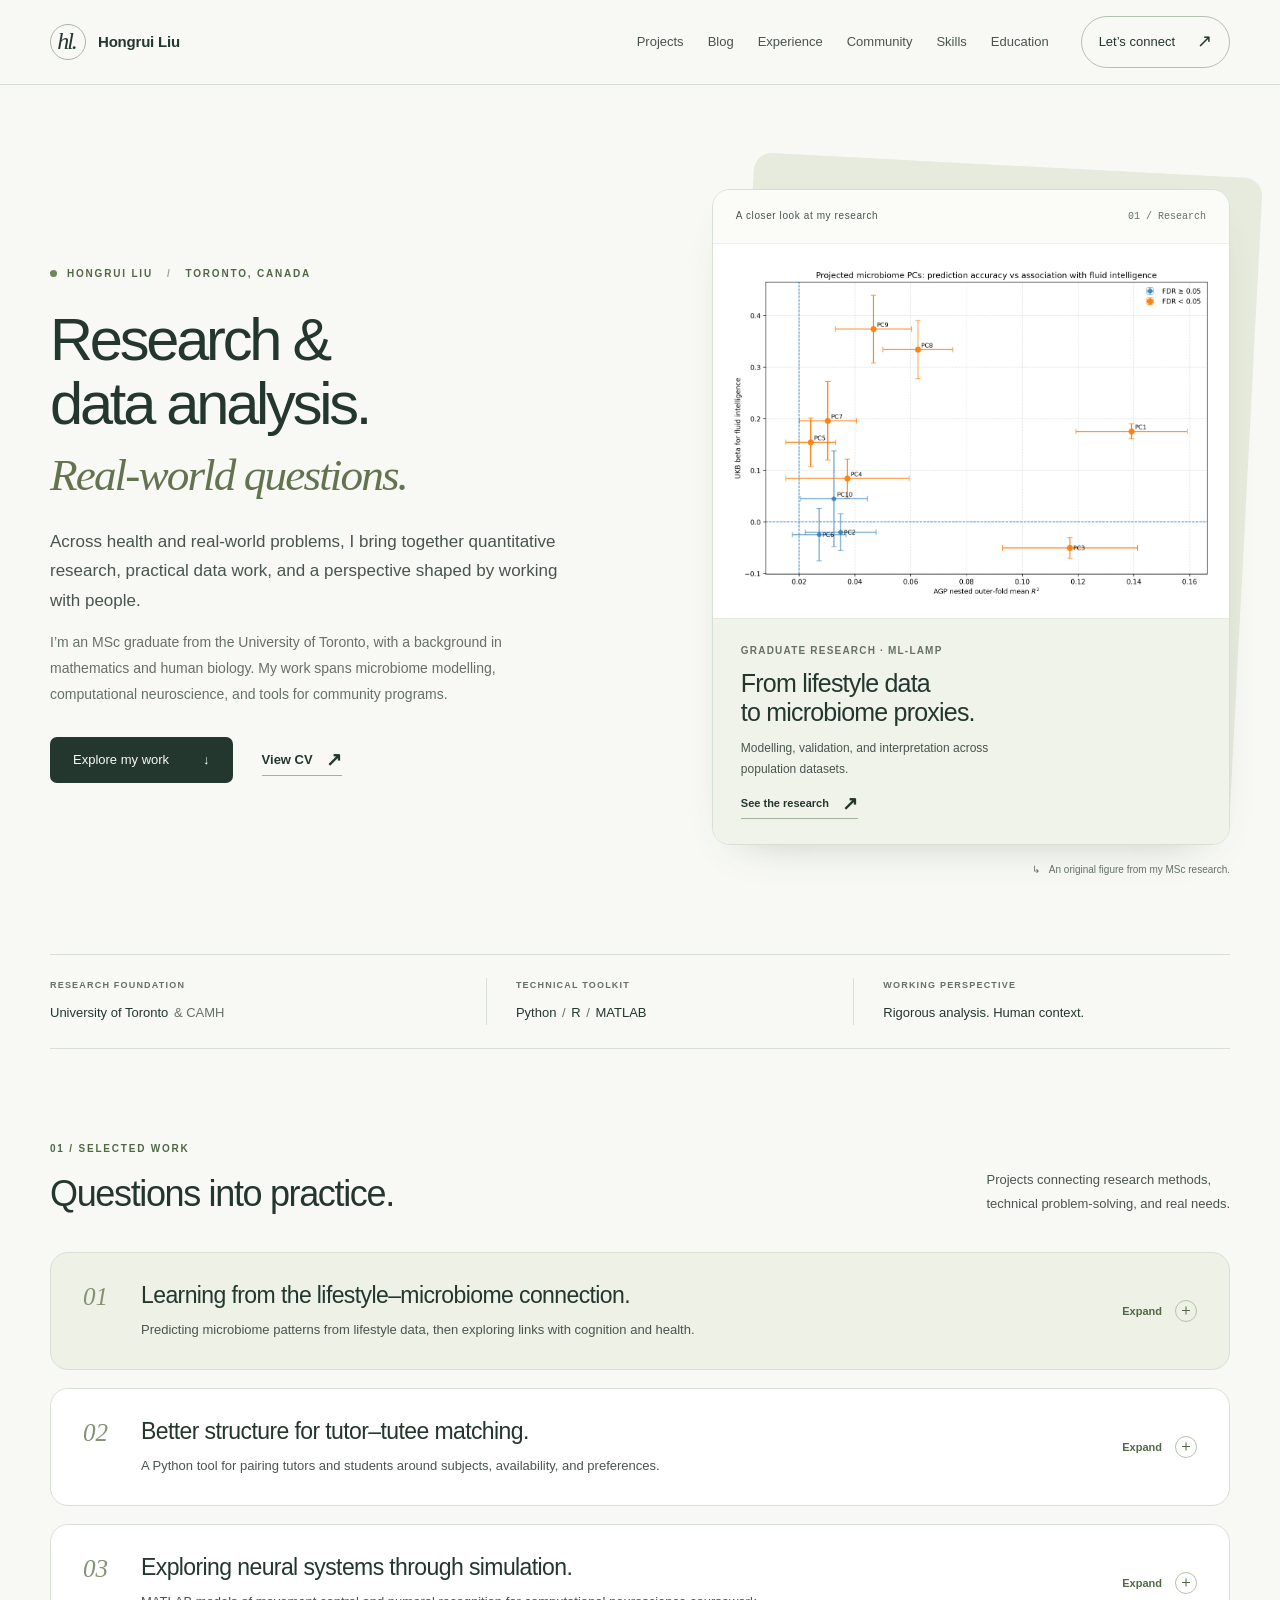
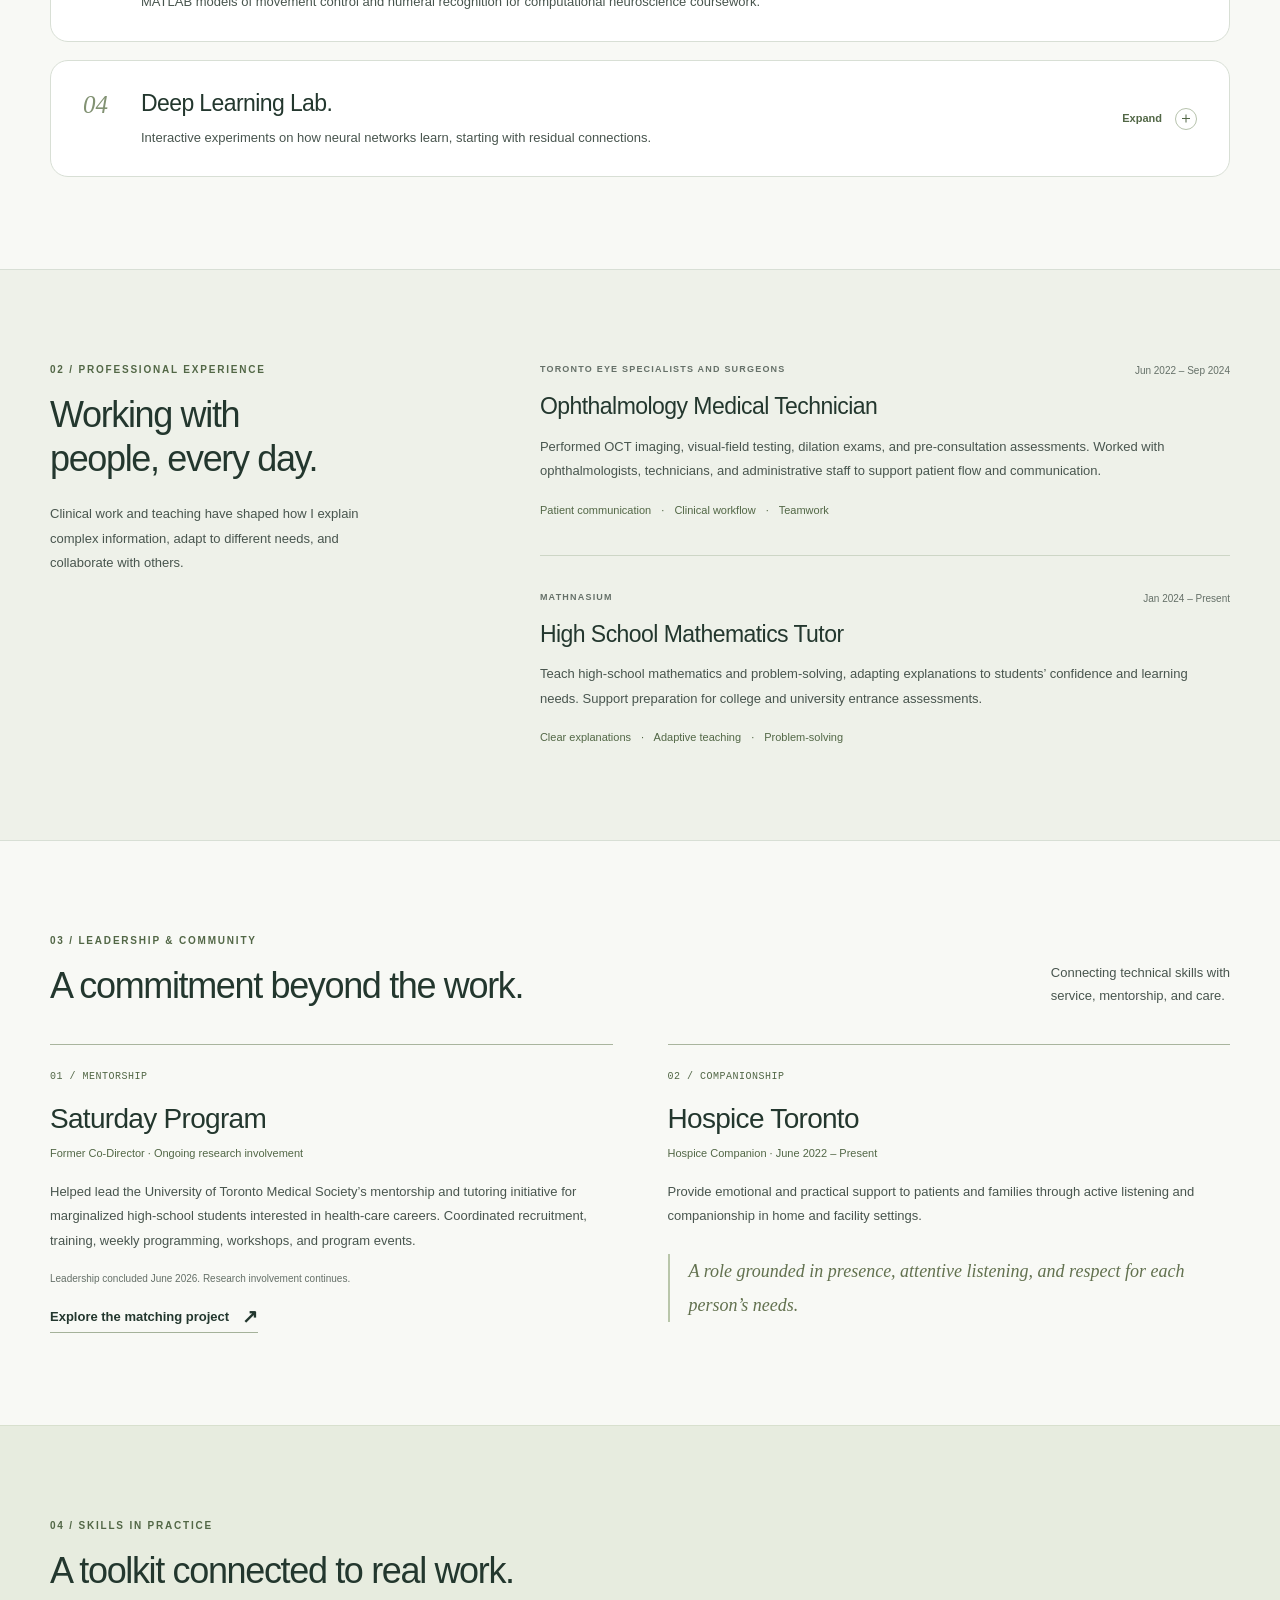
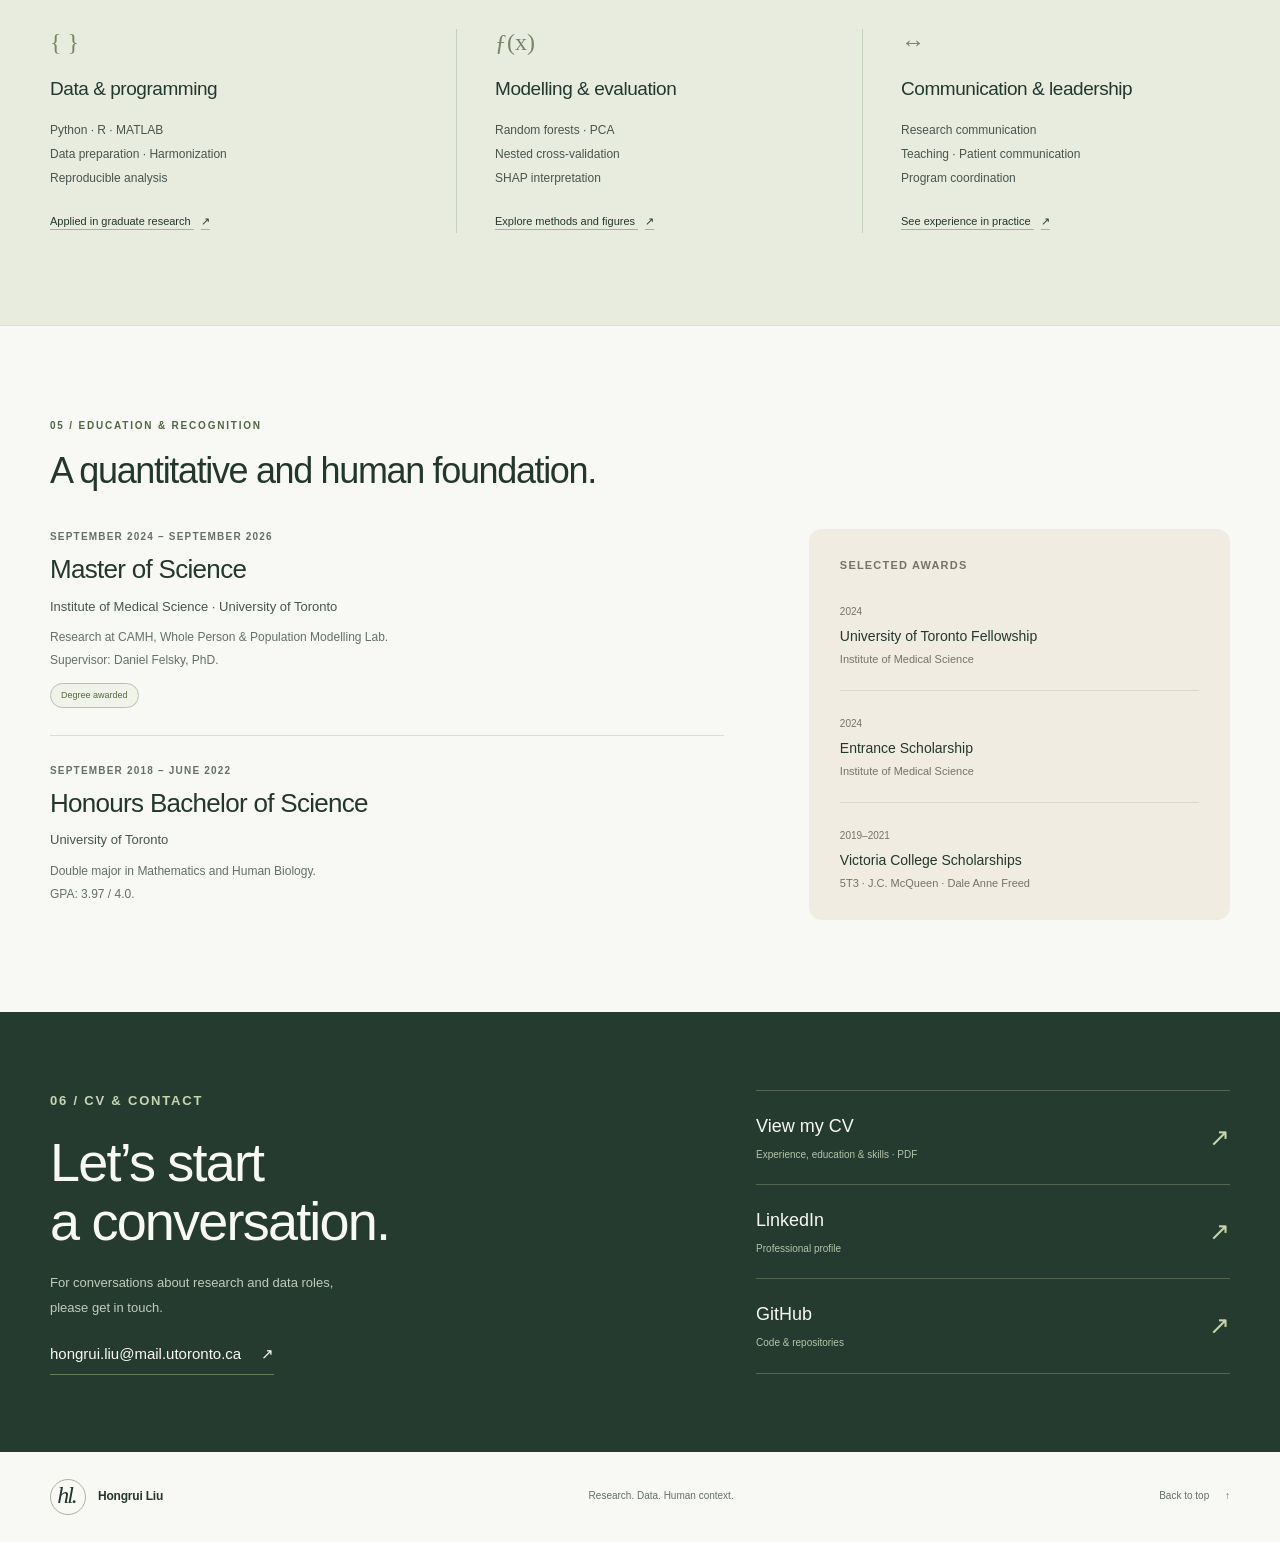
==== commit 2ed12bd3: "Publish random-state blog with interactive quiz" ====
--- a/index.html
+++ b/index.html
@@ -21,13 +21,13 @@
     <div class="header-inner container">
       <a class="wordmark" href="#home" aria-label="Hongrui Liu, back to introduction"><span class="monogram" aria-hidden="true">hl.</span><span>Hongrui Liu</span></a>
       <nav class="desktop-nav" aria-label="Main navigation">
-        <a href="#projects">Projects</a><a href="#experience">Experience</a><a href="#community">Community</a><a href="#skills">Skills</a><a href="#education">Education</a>
+        <a href="#projects">Projects</a><a href="blog/">Blog</a><a href="#experience">Experience</a><a href="#community">Community</a><a href="#skills">Skills</a><a href="#education">Education</a>
       </nav>
       <a class="header-contact" href="#contact">Let’s connect <span aria-hidden="true">↗</span></a>
       <button class="menu-toggle" type="button" aria-expanded="false" aria-controls="mobile-nav">Menu <span aria-hidden="true">☰</span></button>
     </div>
     <nav class="mobile-nav container" id="mobile-nav" aria-label="Mobile navigation">
-      <a href="#projects">Projects</a><a href="#experience">Experience</a><a href="#community">Community</a><a href="#skills">Skills</a><a href="#education">Education</a><a href="#contact">CV & contact</a>
+      <a href="#projects">Projects</a><a href="blog/">Blog</a><a href="#experience">Experience</a><a href="#community">Community</a><a href="#skills">Skills</a><a href="#education">Education</a><a href="#contact">CV & contact</a>
     </nav>
   </header>
 
--- a/styles.css
+++ b/styles.css
@@ -281,3 +281,13 @@
 @media(max-width:620px){.project-copy>p:not(.mini-label),.secondary-overview>p,.details-content p,.experience-entry>p,.community-entry>p:not(.role-title):not(.entry-date){font-size:14px}.details-content .mini-label{font-size:10px}.details-content .small-note,.details-content .attribution{font-size:10px}.research-figure figcaption p{font-size:13px}.method-steps p{font-size:13px}.figures-heading p{font-size:12px}.entry-focus{font-size:11px!important}.project-credit{font-size:12px!important}}
 @media(prefers-reduced-motion:reduce){html{scroll-behavior:auto}*,*::before,*::after{transition:none!important;animation:none!important}.button-dark:hover{transform:none}}
 @media print{body{font-size:11pt;background:white;color:black}.site-header,.hero-research,.hero-actions,.skip-link,.menu-toggle,.figure-dialog,.site-footer,.zoom-label{display:none!important}.container{width:100%}.hero,.section,.contact-section{padding-block:20px}.hero,.project-overview,.experience-layout,.experience-list,.community-grid,.skills-grid,.education-layout,.contact-layout{display:block}.foundation-strip{margin-bottom:20px}.project,.research-figure,.experience-entry,.community-entry,.education-list article{break-inside:avoid}.secondary-projects{display:block}.secondary-projects .project{margin-top:20px}.details-content{padding:15px}.contact-section{background:white;color:black}.contact-section p{color:#333}.hero-copy h1{font-size:35pt}.section-heading h2{font-size:24pt}.project-details>summary{display:none}.project-details::details-content{display:block}.project-takeaway{border:0;padding:15px 0}.contact-links small{color:#333}.skill-group+.skill-group{padding:15px 0;border:0}.figure-grid{display:block}.research-figure{margin-block:20px}.poster-block{display:none}}
+
+/* Blog index: keep article styles isolated from the portfolio. */
+.blog-index{padding-block:64px 90px;min-height:calc(100vh - 180px)}
+.blog-index h1{margin:20px 0 16px}
+.blog-intro{max-width:620px;font-size:17px}
+.blog-entry{max-width:820px;margin-top:48px;padding:32px 0;border-top:1px solid var(--line);border-bottom:1px solid var(--line)}
+.blog-entry h2{font-size:32px;letter-spacing:-.8px;margin:15px 0}
+.blog-entry h2 a:hover{color:var(--accent)}
+.blog-entry>p:not(.mini-label){max-width:660px;margin-bottom:20px}
+@media(max-width:620px){.blog-index{padding-block:40px 60px}.blog-intro{font-size:15px}.blog-entry{margin-top:32px;padding-block:25px}.blog-entry h2{font-size:27px}.blog-entry>p:not(.mini-label){font-size:14px}}
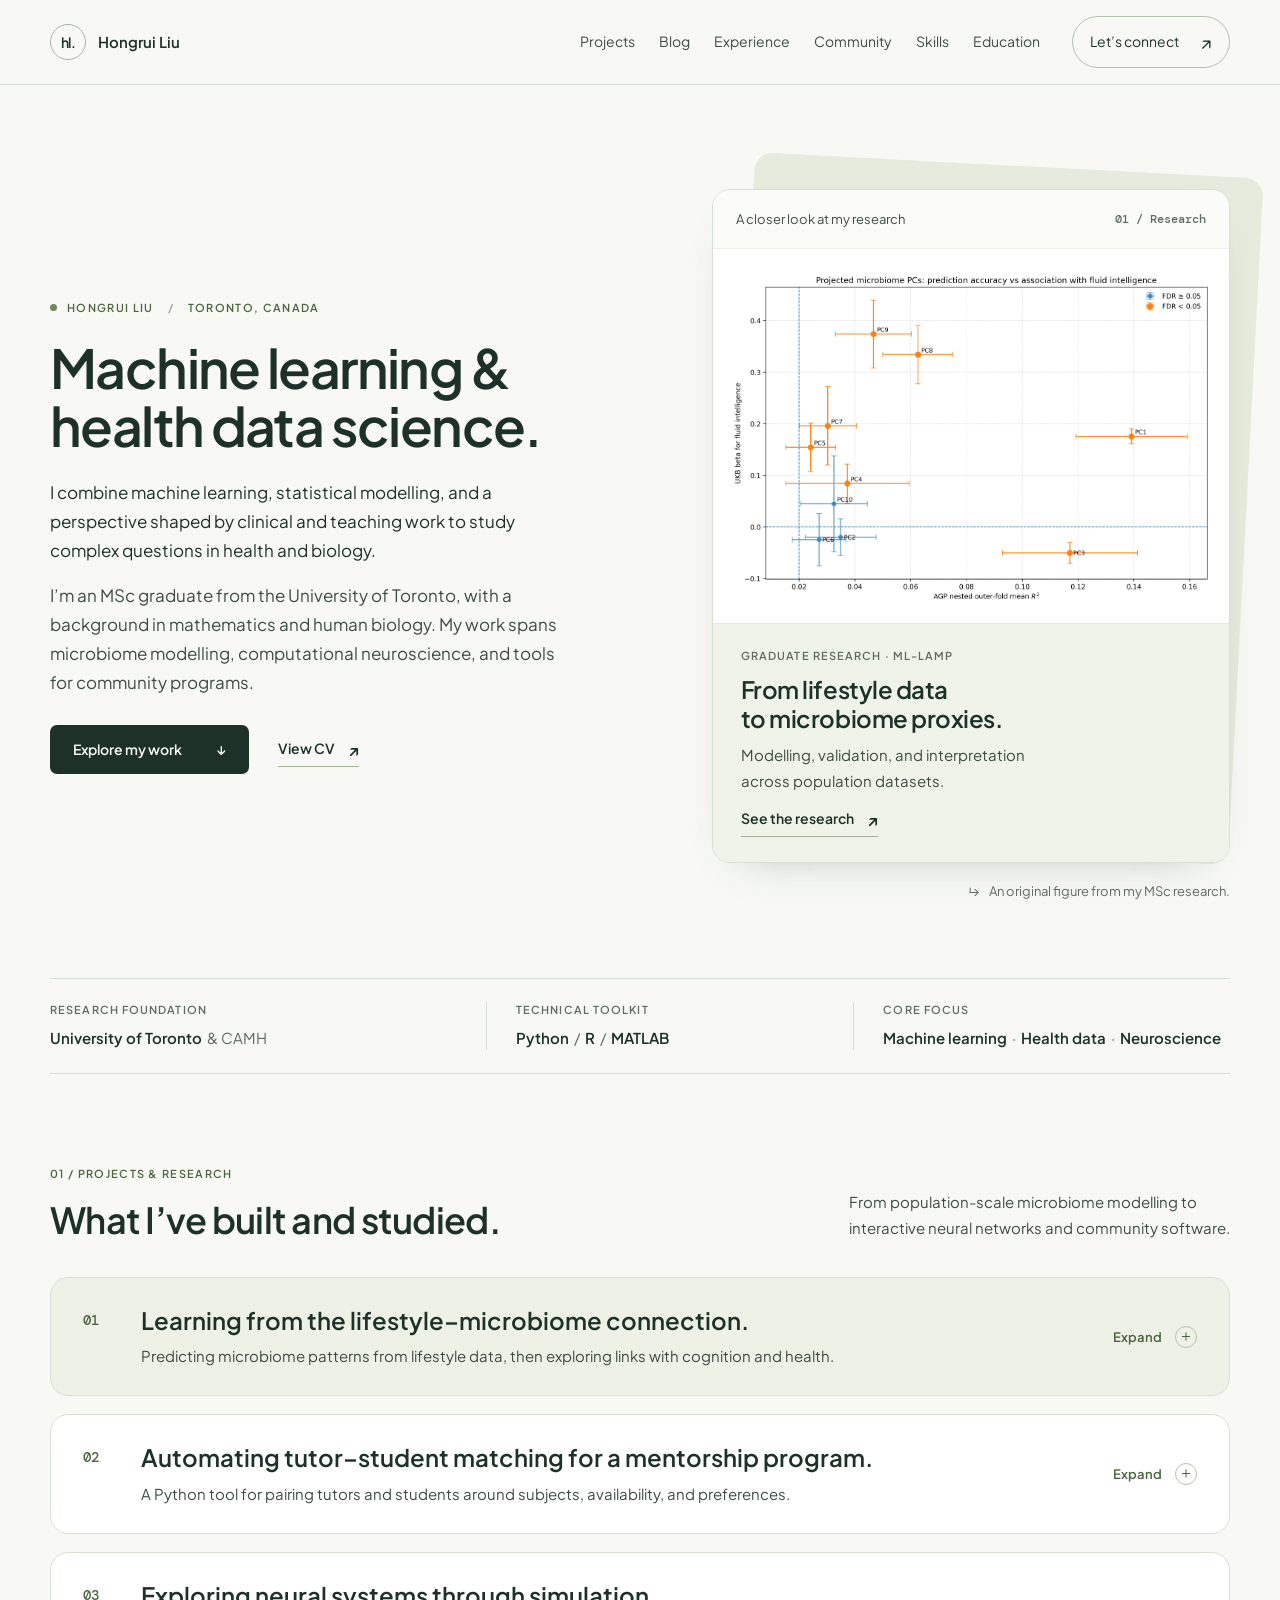
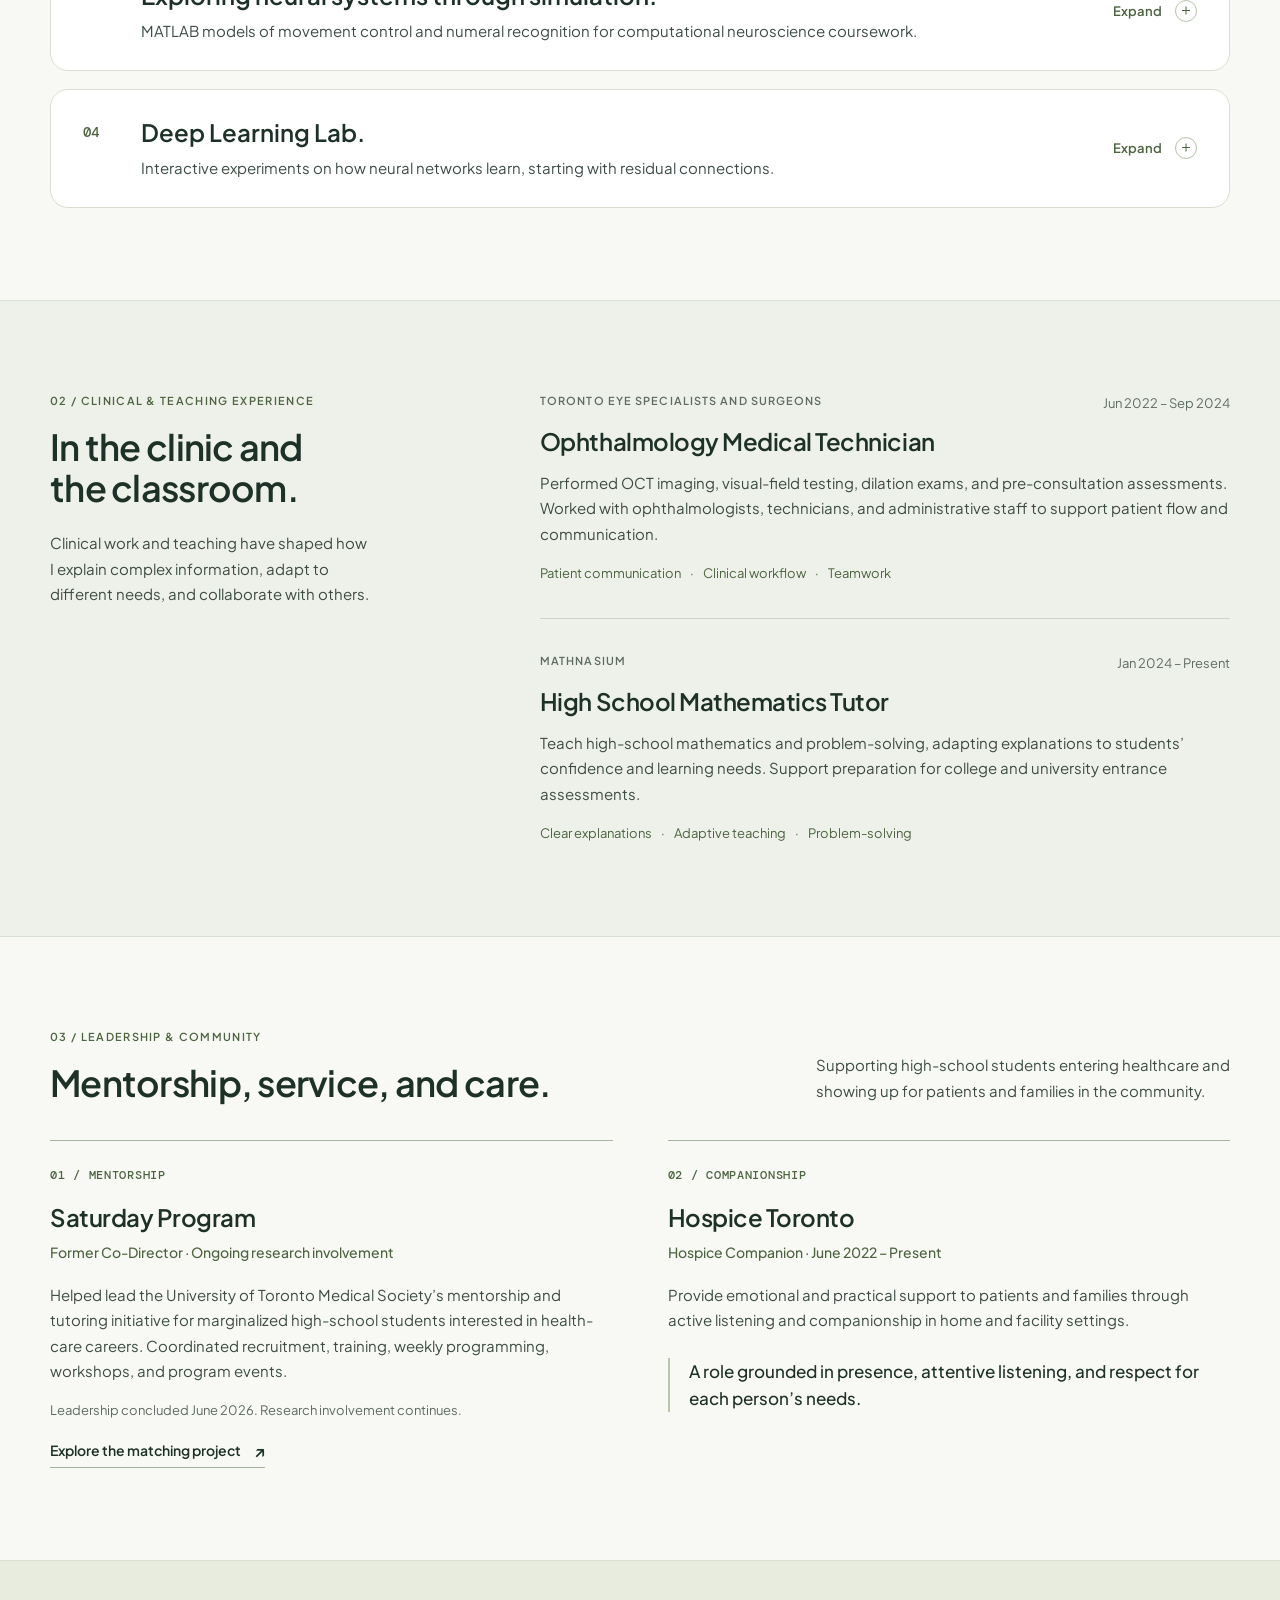
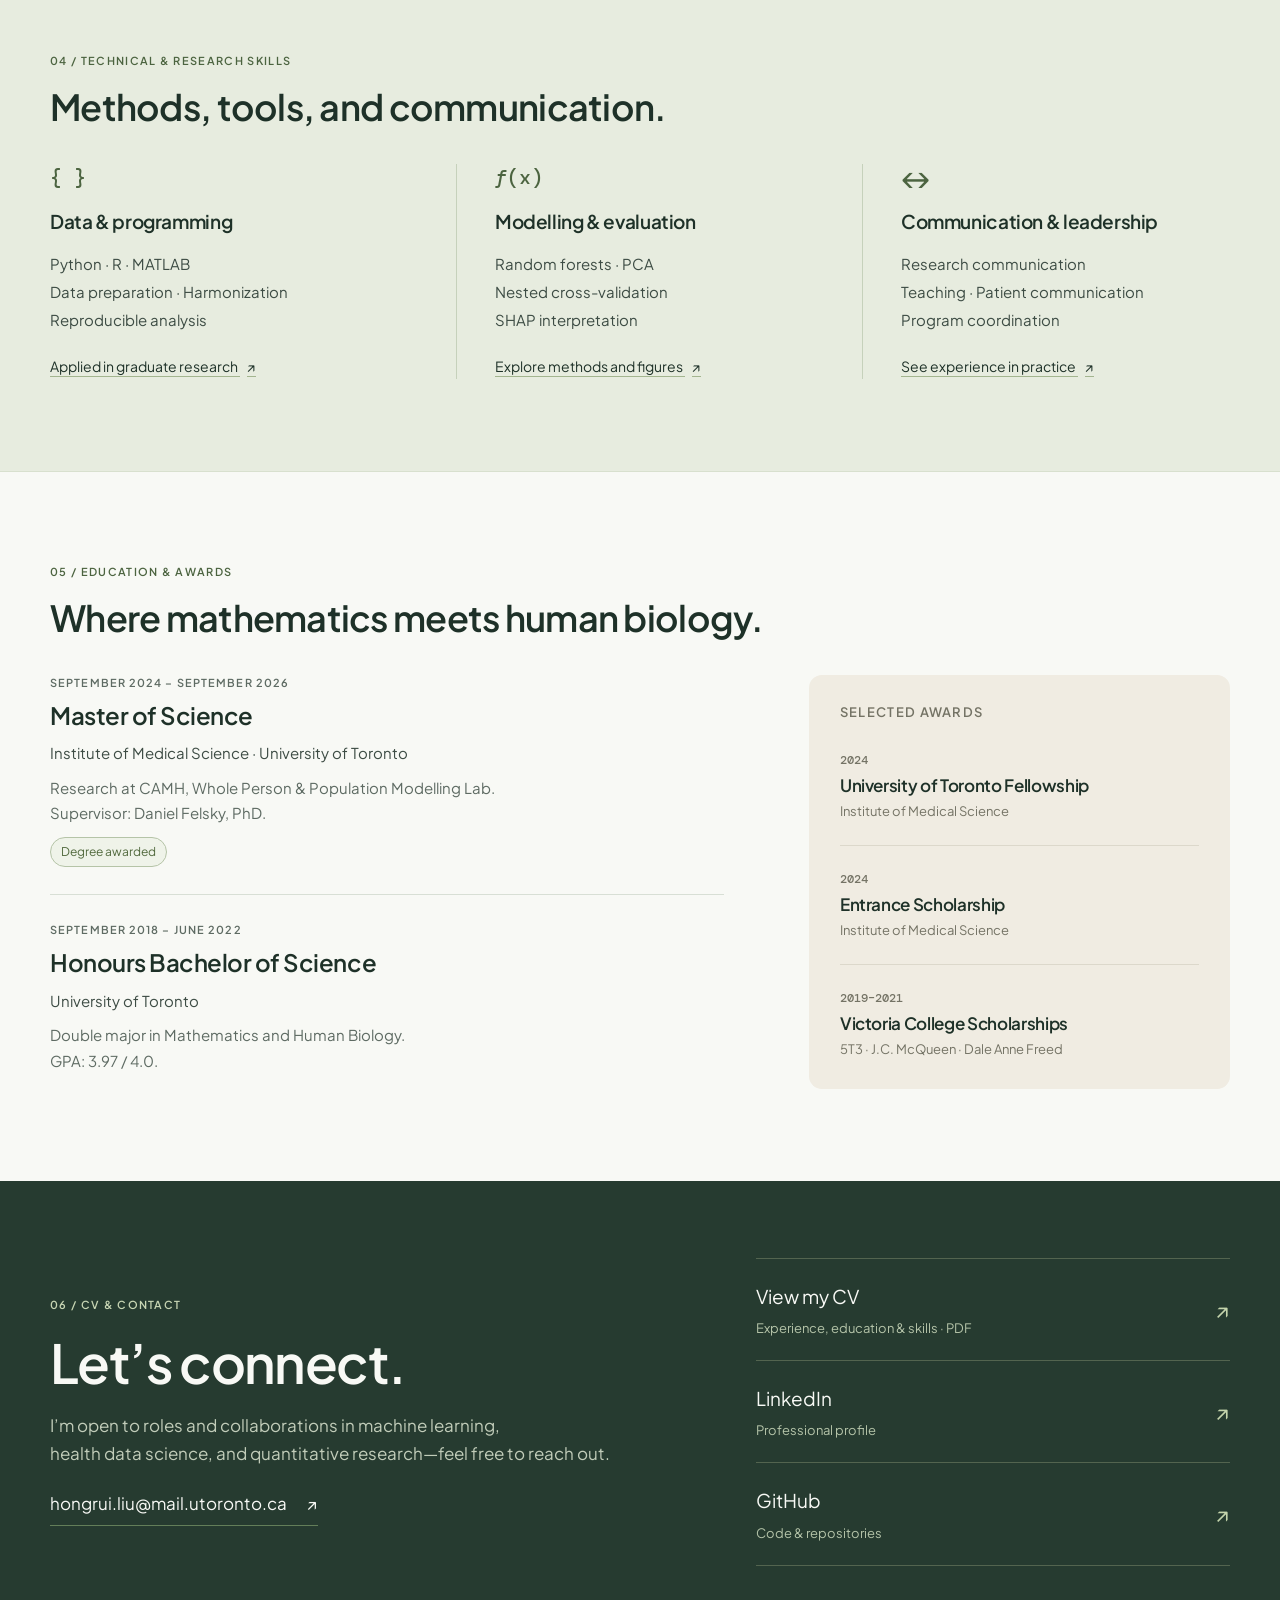
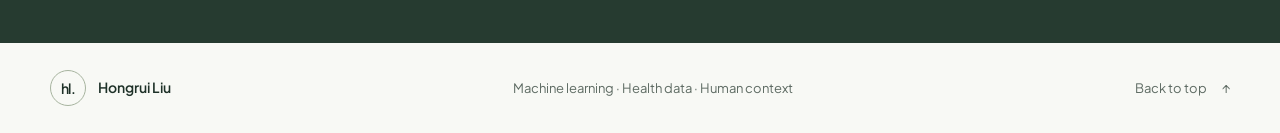
==== commit a56a1399: "Refresh portfolio wording and unify typography Apply Gemini's approved wording for the hero, section" ====
--- a/index.html
+++ b/index.html
@@ -3,17 +3,20 @@
 <head>
   <meta charset="utf-8">
   <meta name="viewport" content="width=device-width, initial-scale=1">
-  <meta name="description" content="Hongrui Liu's portfolio: research and data analysis across health and real-world problems. Explore machine learning, computational neuroscience, and community-focused technical work.">
+  <meta name="description" content="Hongrui Liu's portfolio: machine learning and health data science. Explore population microbiome modelling, computational neuroscience, and community-focused software.">
   <meta name="theme-color" content="#f6f7f2">
-  <meta property="og:title" content="Hongrui Liu — Research & Data Analysis">
-  <meta property="og:description" content="Research, applied data work, and the people behind the questions.">
+  <meta property="og:title" content="Hongrui Liu — Machine Learning & Health Data Science">
+  <meta property="og:description" content="Machine learning, statistical modelling, and health data science shaped by clinical and teaching experience.">
   <meta property="og:type" content="website">
   <meta property="og:url" content="https://liuhon33.github.io/">
   <link rel="canonical" href="https://liuhon33.github.io/">
   <link rel="icon" href="assets/favicon.svg" type="image/svg+xml">
+  <link rel="preconnect" href="https://fonts.googleapis.com">
+  <link rel="preconnect" href="https://fonts.gstatic.com" crossorigin>
+  <link href="https://fonts.googleapis.com/css2?family=DM+Mono:wght@400;500&family=Plus+Jakarta+Sans:ital,wght@0,400;0,500;0,600;0,700;1,400&display=swap" rel="stylesheet">
   <link rel="stylesheet" href="styles.css">
   <script src="script.js" defer></script>
-  <title>Hongrui Liu — Research & Data Analysis</title>
+  <title>Hongrui Liu — Machine Learning & Health Data Science</title>
 </head>
 <body>
   <a class="skip-link" href="#main">Skip to content</a>
@@ -35,8 +38,8 @@
     <section class="hero container" id="home" aria-labelledby="intro-title">
       <div class="hero-copy">
         <p class="eyebrow"><span class="status-dot" aria-hidden="true"></span> Hongrui Liu <span class="eyebrow-divider">/</span> Toronto, Canada</p>
-        <h1 id="intro-title">Research &amp;<br>data analysis.<br><span>Real-world questions.</span></h1>
-        <p class="hero-intro">Across health and real-world problems, I bring together quantitative research, practical data work, and a perspective shaped by working with people.</p>
+        <h1 id="intro-title">Machine learning &amp;<br>health data science.</h1>
+        <p class="hero-intro">I combine machine learning, statistical modelling, and a perspective shaped by clinical and teaching work to study complex questions in health and biology.</p>
         <p class="hero-bio">I’m an MSc graduate from the University of Toronto, with a background in mathematics and human biology. My work spans microbiome modelling, computational neuroscience, and tools for community programs.</p>
         <div class="hero-actions"><a class="button button-dark" href="#projects">Explore my work <span aria-hidden="true">↓</span></a><a class="text-link" href="assets/downloads/Hongrui-Liu-CV.pdf" target="_blank" rel="noopener">View CV <span aria-hidden="true">↗</span></a></div>
       </div>
@@ -55,11 +58,11 @@
     <div class="foundation-strip container" aria-label="Background at a glance">
       <div><span class="mini-label">Research foundation</span><strong>University of Toronto <span>&amp; CAMH</span></strong></div>
       <div><span class="mini-label">Technical toolkit</span><strong>Python <span>/</span> R <span>/</span> MATLAB</strong></div>
-      <div><span class="mini-label">Working perspective</span><strong>Rigorous analysis. Human context.</strong></div>
+      <div><span class="mini-label">Core focus</span><strong>Machine learning <span>·</span> Health data <span>·</span> Neuroscience</strong></div>
     </div>
 
     <section class="section container" id="projects" aria-labelledby="projects-title">
-      <div class="section-heading"><div><p class="eyebrow">01 / Selected work</p><h2 id="projects-title">Questions into practice.</h2></div><p>Projects connecting research methods,<br class="desktop-only"> technical problem-solving, and real needs.</p></div>
+      <div class="section-heading"><div><p class="eyebrow">01 / Projects &amp; research</p><h2 id="projects-title">What I’ve built and studied.</h2></div><p>From population-scale microbiome modelling to<br class="desktop-only"> interactive neural networks and community software.</p></div>
       <div class="project-list">
       <article class="project project-featured" id="graduate-project">
         <details class="project-disclosure" id="graduate-details">
@@ -68,7 +71,7 @@
             <div class="project-overview">
 <div aria-hidden="true" class="project-index">01</div>
 <div class="project-copy"><p class="mini-label">Graduate research · University of Toronto / CAMH · 2024–2026</p><h3>Learning from the<br class="desktop-only"/> lifestyle–microbiome connection.</h3><p>I developed ML-LAMP to predict microbiome patterns from lifestyle information, then explored how the projected scores relate to cognition and health in a separate population dataset.</p><ul aria-label="Project methods" class="tags"><li>Python &amp; R</li><li>Machine learning</li><li>Nested cross-validation</li><li>SHAP</li></ul></div>
-<div class="project-takeaway"><span class="mini-label">What this work demonstrates</span><p>A complete research workflow, from harmonizing data to evaluating models and interpreting their limits.</p><div aria-label="Workflow: train in the American Gut Project, project scores into UK Biobank" class="cohort-flow"><span>American Gut<br/><b>Train &amp; validate</b></span><span aria-hidden="true" class="flow-arrow">→</span><span>UK Biobank<br/><b>Project &amp; analyze</b></span></div></div>
+<div class="project-takeaway"><span class="mini-label">At a glance</span><p>A complete research workflow, from harmonizing data to evaluating models and interpreting their limits.</p><div aria-label="Workflow: train in the American Gut Project, project scores into UK Biobank" class="cohort-flow"><span>American Gut<br/><b>Train &amp; validate</b></span><span aria-hidden="true" class="flow-arrow">→</span><span>UK Biobank<br/><b>Project &amp; analyze</b></span></div></div>
 </div>
             <a class="project-explore" href="projects/ml-lamp/" target="_blank" rel="noopener"><span>Explore more <small>Methods, findings &amp; figures</small></span><span aria-hidden="true">↗</span><span class="sr-only"> (opens in a new tab)</span></a>
           </div>
@@ -77,9 +80,9 @@
 
       <article class="project" id="matching-project">
         <details class="project-disclosure" id="matching-details">
-          <summary class="project-summary"><span class="project-row-index" aria-hidden="true">02</span><span class="project-row-copy"><span class="project-row-title">Better structure for tutor–tutee matching.</span><span class="project-row-description">A Python tool for pairing tutors and students around subjects, availability, and preferences.</span></span><span class="project-toggle"><span class="expand-label">Expand</span><span class="collapse-label">Collapse</span><span class="expand-icon" aria-hidden="true"></span></span></summary>
+          <summary class="project-summary"><span class="project-row-index" aria-hidden="true">02</span><span class="project-row-copy"><span class="project-row-title">Automating tutor–student matching for a mentorship program.</span><span class="project-row-description">A Python tool for pairing tutors and students around subjects, availability, and preferences.</span></span><span class="project-toggle"><span class="expand-label">Expand</span><span class="collapse-label">Collapse</span><span class="expand-icon" aria-hidden="true"></span></span></summary>
           <div class="project-expanded">
-            <div class="secondary-overview"><div class="project-topline"><span aria-hidden="true" class="project-index">02</span><span class="mini-label">Applied programming · Saturday Program</span></div><h3>Better structure for<br/>tutor–tutee matching.</h3><p>I developed a Python-based tool to pair tutors and students using subject, availability, and preference constraints within a community mentorship program.</p><ul aria-label="Project methods" class="tags"><li>Python</li><li>Constraints</li><li>Program operations</li></ul><p class="project-outcome"><strong>Contribution</strong> Translating an operational need into a repeatable matching workflow.</p></div>
+            <div class="secondary-overview"><div class="project-topline"><span aria-hidden="true" class="project-index">02</span><span class="mini-label">Applied programming · Saturday Program</span></div><h3>Automating tutor–student<br/>matching for a mentorship program.</h3><p>I developed a Python-based tool to pair tutors and students using subject, availability, and preference constraints within a community mentorship program.</p><ul aria-label="Project methods" class="tags"><li>Python</li><li>Constraints</li><li>Program operations</li></ul><p class="project-outcome"><strong>Contribution</strong> Translating an operational need into a repeatable matching workflow.</p></div>
             <a class="project-explore" href="projects/saturday-matching/" target="_blank" rel="noopener"><span>Explore more <small>The problem, contribution &amp; context</small></span><span aria-hidden="true">↗</span><span class="sr-only"> (opens in a new tab)</span></a>
           </div>
         </details>
@@ -102,7 +105,7 @@
             <div class="project-overview">
   <div class="project-index" aria-hidden="true">04</div>
   <div class="project-copy"><p class="mini-label">Independent study · Interactive learning</p><h3>Deep Learning Lab.</h3><p>I build visual experiments to connect neural-network equations with the behaviour of features, gradients, and predictions. The first lab compares plain and residual networks as they learn the same function.</p><ul class="tags" aria-label="Project methods"><li>JavaScript</li><li>Neural networks</li><li>Data visualization</li><li>Experiment design</li></ul></div>
-  <div class="project-takeaway"><span class="mini-label">What this work demonstrates</span><p>Turning abstract learning mechanisms into experiments you can pause, inspect, and change.</p><div class="cohort-flow" aria-label="Learning workflow: ask a question, inspect a model, test an idea"><span>Ask<br><b>A clear question</b></span><span class="flow-arrow" aria-hidden="true">→</span><span>Inspect &amp; test<br><b>A visible mechanism</b></span></div></div>
+  <div class="project-takeaway"><span class="mini-label">At a glance</span><p>Turning abstract learning mechanisms into experiments you can pause, inspect, and change.</p><div class="cohort-flow" aria-label="Learning workflow: ask a question, inspect a model, test an idea"><span>Ask<br><b>A clear question</b></span><span class="flow-arrow" aria-hidden="true">→</span><span>Inspect &amp; test<br><b>A visible mechanism</b></span></div></div>
 </div>
             <a class="project-explore" href="projects/deep-learning-lab/" target="_blank" rel="noopener"><span>Explore more <small>The approach &amp; the ResNet visualizer</small></span><span aria-hidden="true">↗</span><span class="sr-only"> (opens in a new tab)</span></a>
           </div>
@@ -111,22 +114,22 @@
       </div>
     </section>
 
-    <section class="section section-tinted" id="experience" aria-labelledby="experience-title"><div class="container experience-layout"><div class="section-intro"><p class="eyebrow">02 / Professional experience</p><h2 id="experience-title">Working with<br>people, every day.</h2><p>Clinical work and teaching have shaped how I explain complex information, adapt to different needs, and collaborate with others.</p></div><div class="experience-list">
+    <section class="section section-tinted" id="experience" aria-labelledby="experience-title"><div class="container experience-layout"><div class="section-intro"><p class="eyebrow">02 / Clinical &amp; teaching experience</p><h2 id="experience-title">In the clinic and<br>the classroom.</h2><p>Clinical work and teaching have shaped how I explain complex information, adapt to different needs, and collaborate with others.</p></div><div class="experience-list">
       <article class="experience-entry"><div class="entry-heading"><span class="mini-label">Toronto Eye Specialists and Surgeons</span><span class="entry-date">Jun 2022 – Sep 2024</span></div><h3>Ophthalmology Medical Technician</h3><p>Performed OCT imaging, visual-field testing, dilation exams, and pre-consultation assessments. Worked with ophthalmologists, technicians, and administrative staff to support patient flow and communication.</p><p class="entry-focus">Patient communication <span>·</span> Clinical workflow <span>·</span> Teamwork</p></article>
       <article class="experience-entry"><div class="entry-heading"><span class="mini-label">Mathnasium</span><span class="entry-date">Jan 2024 – Present</span></div><h3>High School Mathematics Tutor</h3><p>Teach high-school mathematics and problem-solving, adapting explanations to students’ confidence and learning needs. Support preparation for college and university entrance assessments.</p><p class="entry-focus">Clear explanations <span>·</span> Adaptive teaching <span>·</span> Problem-solving</p></article>
     </div></div></section>
 
-    <section class="section container" id="community" aria-labelledby="community-title"><div class="section-heading"><div><p class="eyebrow">03 / Leadership &amp; community</p><h2 id="community-title">A commitment beyond the work.</h2></div><p>Connecting technical skills with<br class="desktop-only"> service, mentorship, and care.</p></div><div class="community-grid">
+    <section class="section container" id="community" aria-labelledby="community-title"><div class="section-heading"><div><p class="eyebrow">03 / Leadership &amp; community</p><h2 id="community-title">Mentorship, service, and care.</h2></div><p>Supporting high-school students entering healthcare and<br class="desktop-only"> showing up for patients and families in the community.</p></div><div class="community-grid">
       <article class="community-entry" id="saturday-program"><div class="community-number" aria-hidden="true">01 / Mentorship</div><h3>Saturday Program</h3><p class="role-title">Former Co-Director · Ongoing research involvement</p><p>Helped lead the University of Toronto Medical Society’s mentorship and tutoring initiative for marginalized high-school students interested in health-care careers. Coordinated recruitment, training, weekly programming, workshops, and program events.</p><p class="entry-date">Leadership concluded June 2026. Research involvement continues.</p><a class="text-link" href="#matching-project" data-open-project="matching-details">Explore the matching project <span aria-hidden="true">↗</span></a></article>
       <article class="community-entry"><div class="community-number" aria-hidden="true">02 / Companionship</div><h3>Hospice Toronto</h3><p class="role-title">Hospice Companion · June 2022 – Present</p><p>Provide emotional and practical support to patients and families through active listening and companionship in home and facility settings.</p><p class="community-reflection">A role grounded in presence, attentive listening, and respect for each person’s needs.</p></article>
     </div></section>
 
-    <section class="section skills-section" id="skills" aria-labelledby="skills-title"><div class="container"><div class="section-heading"><div><p class="eyebrow">04 / Skills in practice</p><h2 id="skills-title">A toolkit connected to real work.</h2></div></div><div class="skills-grid"><div class="skill-group"><span class="skill-symbol" aria-hidden="true">{ }</span><h3>Data &amp; programming</h3><p>Python · R · MATLAB<br>Data preparation · Harmonization<br>Reproducible analysis</p><a href="#graduate-project" data-open-project="graduate-details">Applied in graduate research <span aria-hidden="true">↗</span></a></div><div class="skill-group"><span class="skill-symbol" aria-hidden="true">ƒ(x)</span><h3>Modelling &amp; evaluation</h3><p>Random forests · PCA<br>Nested cross-validation<br>SHAP interpretation</p><a href="#graduate-project" data-open-project="graduate-details">Explore methods and figures <span aria-hidden="true">↗</span></a></div><div class="skill-group"><span class="skill-symbol" aria-hidden="true">↔</span><h3>Communication &amp; leadership</h3><p>Research communication<br>Teaching · Patient communication<br>Program coordination</p><a href="#experience">See experience in practice <span aria-hidden="true">↗</span></a></div></div></div></section>
+    <section class="section skills-section" id="skills" aria-labelledby="skills-title"><div class="container"><div class="section-heading"><div><p class="eyebrow">04 / Technical &amp; research skills</p><h2 id="skills-title">Methods, tools, and communication.</h2></div></div><div class="skills-grid"><div class="skill-group"><span class="skill-symbol" aria-hidden="true">{ }</span><h3>Data &amp; programming</h3><p>Python · R · MATLAB<br>Data preparation · Harmonization<br>Reproducible analysis</p><a href="#graduate-project" data-open-project="graduate-details">Applied in graduate research <span aria-hidden="true">↗</span></a></div><div class="skill-group"><span class="skill-symbol" aria-hidden="true">ƒ(x)</span><h3>Modelling &amp; evaluation</h3><p>Random forests · PCA<br>Nested cross-validation<br>SHAP interpretation</p><a href="#graduate-project" data-open-project="graduate-details">Explore methods and figures <span aria-hidden="true">↗</span></a></div><div class="skill-group"><span class="skill-symbol" aria-hidden="true">↔</span><h3>Communication &amp; leadership</h3><p>Research communication<br>Teaching · Patient communication<br>Program coordination</p><a href="#experience">See experience in practice <span aria-hidden="true">↗</span></a></div></div></div></section>
 
-    <section class="section container" id="education" aria-labelledby="education-title"><div class="section-heading"><div><p class="eyebrow">05 / Education &amp; recognition</p><h2 id="education-title">A quantitative and human foundation.</h2></div></div><div class="education-layout"><div class="education-list"><article><span class="mini-label">September 2024 – September 2026</span><h3>Master of Science</h3><p class="degree-school">Institute of Medical Science · University of Toronto</p><p>Research at CAMH, Whole Person &amp; Population Modelling Lab.<br>Supervisor: Daniel Felsky, PhD.</p><span class="degree-status">Degree awarded</span></article><article><span class="mini-label">September 2018 – June 2022</span><h3>Honours Bachelor of Science</h3><p class="degree-school">University of Toronto</p><p>Double major in Mathematics and Human Biology.<br>GPA: 3.97 / 4.0.</p></article></div><aside class="awards"><p class="mini-label">Selected awards</p><div><span>2024</span><h4>University of Toronto Fellowship</h4><p>Institute of Medical Science</p></div><div><span>2024</span><h4>Entrance Scholarship</h4><p>Institute of Medical Science</p></div><div><span>2019–2021</span><h4>Victoria College Scholarships</h4><p>5T3 · J.C. McQueen · Dale Anne Freed</p></div></aside></div></section>
+    <section class="section container" id="education" aria-labelledby="education-title"><div class="section-heading"><div><p class="eyebrow">05 / Education &amp; awards</p><h2 id="education-title">Where mathematics meets human biology.</h2></div></div><div class="education-layout"><div class="education-list"><article><span class="mini-label">September 2024 – September 2026</span><h3>Master of Science</h3><p class="degree-school">Institute of Medical Science · University of Toronto</p><p>Research at CAMH, Whole Person &amp; Population Modelling Lab.<br>Supervisor: Daniel Felsky, PhD.</p><span class="degree-status">Degree awarded</span></article><article><span class="mini-label">September 2018 – June 2022</span><h3>Honours Bachelor of Science</h3><p class="degree-school">University of Toronto</p><p>Double major in Mathematics and Human Biology.<br>GPA: 3.97 / 4.0.</p></article></div><aside class="awards"><p class="mini-label">Selected awards</p><div><span>2024</span><h4>University of Toronto Fellowship</h4><p>Institute of Medical Science</p></div><div><span>2024</span><h4>Entrance Scholarship</h4><p>Institute of Medical Science</p></div><div><span>2019–2021</span><h4>Victoria College Scholarships</h4><p>5T3 · J.C. McQueen · Dale Anne Freed</p></div></aside></div></section>
 
-    <section class="contact-section" id="contact" aria-labelledby="contact-title"><div class="container contact-layout"><div><p class="eyebrow">06 / CV &amp; contact</p><h2 id="contact-title">Let’s start<br>a conversation.</h2><p>For conversations about research and data roles,<br class="desktop-only"> please get in touch.</p><a class="contact-email" href="mailto:hongrui.liu@mail.utoronto.ca">hongrui.liu@mail.utoronto.ca <span aria-hidden="true">↗</span></a></div><div class="contact-links"><a href="assets/downloads/Hongrui-Liu-CV.pdf" target="_blank" rel="noopener"><span><strong>View my CV</strong><small>Experience, education &amp; skills · PDF</small></span><span aria-hidden="true">↗</span></a><a href="https://www.linkedin.com/in/hongrui-liu-979a3021a/" target="_blank" rel="noopener"><span><strong>LinkedIn</strong><small>Professional profile</small></span><span aria-hidden="true">↗</span></a><a href="https://github.com/liuhon33" target="_blank" rel="noopener"><span><strong>GitHub</strong><small>Code &amp; repositories</small></span><span aria-hidden="true">↗</span></a></div></div></section>
+    <section class="contact-section" id="contact" aria-labelledby="contact-title"><div class="container contact-layout"><div><p class="eyebrow">06 / CV &amp; contact</p><h2 id="contact-title">Let’s connect.</h2><p>I’m open to roles and collaborations in machine learning,<br class="desktop-only"> health data science, and quantitative research—feel free to reach out.</p><a class="contact-email" href="mailto:hongrui.liu@mail.utoronto.ca">hongrui.liu@mail.utoronto.ca <span aria-hidden="true">↗</span></a></div><div class="contact-links"><a href="assets/downloads/Hongrui-Liu-CV.pdf" target="_blank" rel="noopener"><span><strong>View my CV</strong><small>Experience, education &amp; skills · PDF</small></span><span aria-hidden="true">↗</span></a><a href="https://www.linkedin.com/in/hongrui-liu-979a3021a/" target="_blank" rel="noopener"><span><strong>LinkedIn</strong><small>Professional profile</small></span><span aria-hidden="true">↗</span></a><a href="https://github.com/liuhon33" target="_blank" rel="noopener"><span><strong>GitHub</strong><small>Code &amp; repositories</small></span><span aria-hidden="true">↗</span></a></div></div></section>
   </main>
-  <footer class="site-footer container"><a class="wordmark" href="#home"><span class="monogram" aria-hidden="true">hl.</span><span>Hongrui Liu</span></a><p>Research. Data. Human context.</p><a href="#home">Back to top <span aria-hidden="true">↑</span></a></footer>
+  <footer class="site-footer container"><a class="wordmark" href="#home"><span class="monogram" aria-hidden="true">hl.</span><span>Hongrui Liu</span></a><p>Machine learning · Health data · Human context</p><a href="#home">Back to top <span aria-hidden="true">↑</span></a></footer>
 </body>
 </html>
--- a/styles.css
+++ b/styles.css
@@ -1,14 +1,14 @@
 /* A small, dependency-free portfolio. Content remains usable without JavaScript. */
-:root{--paper:#f8f9f5;--white:#fff;--ink:#23372e;--body:#48554e;--muted:#657068;--line:#d8dfd5;--sage:#e9eee4;--accent:#526746;--sand:#f0ece2;--radius:18px;--header-height:84px;--max:1180px}
+:root{--paper:#f8f9f5;--white:#fff;--ink:#1e3128;--body:#3d4c44;--muted:#5e6b63;--line:#d8dfd5;--sage:#e9eee4;--accent:#4c6440;--sand:#f0ece2;--radius:18px;--header-height:84px;--max:1180px;--font-sans:'Plus Jakarta Sans',-apple-system,BlinkMacSystemFont,'Segoe UI',sans-serif;--font-mono:'DM Mono',ui-monospace,SFMono-Regular,Consolas,monospace;--fs-label:11px;--fs-tag:12px;--fs-meta:13px;--fs-ui:14px;--fs-body:15px;--fs-lead:17px;--fs-h4:19px;--fs-h3:24px;--fs-h2:36px;--fs-h1:clamp(36px,4.2vw,56px)}
 *{box-sizing:border-box}
 html{scroll-behavior:smooth;scroll-padding-top:calc(var(--header-height) + 22px)}
-body{margin:0;background:var(--paper);color:var(--ink);font-family:Arial,Helvetica,sans-serif;font-size:16px;line-height:1.65;-webkit-font-smoothing:antialiased}
+body{margin:0;background:var(--paper);color:var(--ink);font-family:var(--font-sans);font-size:var(--fs-body);line-height:1.7;-webkit-font-smoothing:antialiased}
 body.modal-open{overflow:hidden}
 a{color:inherit;text-decoration:none;text-underline-offset:4px}
 button{font:inherit;color:inherit;cursor:pointer}
 img{max-width:100%;height:auto;display:block}
 h1,h2,h3,h4,h5,p,figure{margin:0}
-h1,h2,h3,h4,h5{line-height:1.18;font-weight:500}
+h1,h2,h3,h4,h5{line-height:1.2;font-weight:600;letter-spacing:-.02em}
 p{color:var(--body)}
 ::selection{background:#dbe7ba;color:var(--ink)}
 :focus-visible{outline:3px solid #728647;outline-offset:5px;border-radius:3px}
@@ -19,94 +19,93 @@
 .sr-only{position:absolute;width:1px;height:1px;padding:0;margin:-1px;overflow:hidden;clip-path:inset(50%);white-space:nowrap;border:0}
 .site-header{position:sticky;top:0;z-index:20;background:rgba(248,249,245,.97);border-bottom:1px solid var(--line)}
 .header-inner{height:var(--header-height);display:flex;align-items:center;gap:32px;justify-content:space-between}
-.wordmark{display:flex;align-items:center;gap:12px;white-space:nowrap;font-size:15px;font-weight:600;letter-spacing:-.2px}
-.monogram{height:36px;width:36px;border:1px solid #a7b49f;border-radius:50%;display:grid;place-content:center;font:italic 24px Georgia,serif;letter-spacing:-2px;padding-right:3px;padding-bottom:2px}
+.wordmark{display:flex;align-items:center;gap:12px;white-space:nowrap;font-size:15px;font-weight:600}
+.monogram{height:36px;width:36px;border:1px solid #a7b49f;border-radius:50%;display:grid;place-content:center;font:600 14px var(--font-sans);letter-spacing:-.03em}
 .desktop-nav{display:flex;align-items:center;gap:24px;margin-left:auto}
-.desktop-nav a{font-size:13px;color:var(--body);padding:12px 0;position:relative}
+.desktop-nav a{font-size:var(--fs-ui);color:var(--body);padding:12px 0;position:relative}
 .desktop-nav a::after{content:"";height:2px;position:absolute;bottom:4px;left:0;right:0;background:var(--accent);transform:scaleX(0);transition:transform .18s}
 .desktop-nav a:hover::after,.desktop-nav a[aria-current="location"]::after{transform:scaleX(1)}
-.header-contact{display:flex;align-items:center;gap:22px;border:1px solid #b6c0ae;border-radius:100px;padding:10px 17px;font-size:13px}
+.header-contact{display:flex;align-items:center;gap:22px;border:1px solid #b6c0ae;border-radius:100px;padding:10px 17px;font-size:var(--fs-ui)}
 .header-contact:hover{background:var(--sage)}
 .header-contact span{font-size:18px}
 .menu-toggle,.mobile-nav{display:none}
 .hero{padding-block:86px 76px;display:grid;grid-template-columns:1.15fr 1fr;gap:66px;align-items:center}
-.eyebrow{display:flex;align-items:center;gap:10px;text-transform:uppercase;letter-spacing:1.8px;font-size:10px;font-weight:600;color:var(--accent);line-height:1.5}
+.eyebrow{display:flex;align-items:center;gap:10px;text-transform:uppercase;letter-spacing:.12em;font-size:var(--fs-label);font-weight:600;color:var(--accent);line-height:1.5}
 .status-dot{display:inline-block;width:7px;height:7px;background:#72865b;border-radius:50%}
 .eyebrow-divider{color:#9aa493;padding-inline:4px}
-h1{font-size:clamp(46px,4.65vw,68px);line-height:1.08;letter-spacing:-3.2px;margin:27px 0 24px;font-weight:500}
-h1 span{display:block;font-family:Georgia,'Times New Roman',serif;font-style:italic;font-size:.76em;font-weight:400;line-height:1.2;letter-spacing:-1.9px;margin-top:12px;color:#63734f}
-.hero-intro{font-size:17px;max-width:510px;line-height:1.75}
-.hero-bio{font-size:14px;max-width:505px;line-height:1.85;margin-top:14px;color:var(--muted)}
+h1{font-size:var(--fs-h1);line-height:1.08;margin:22px 0 24px;font-weight:600;letter-spacing:-.03em}
+.hero-intro{font-size:var(--fs-lead);max-width:520px;line-height:1.7;color:var(--ink)}
+.hero-bio{font-size:var(--fs-lead);max-width:520px;margin-top:16px;color:var(--body);line-height:1.7}
 .hero-actions{display:flex;gap:29px;align-items:center;margin-top:29px}
-.button{display:inline-flex;gap:34px;align-items:center;justify-content:center;padding:13px 23px;border-radius:7px;font-size:13px;line-height:1.6;font-weight:500;transition:background .15s,transform .15s}
+.button{display:inline-flex;gap:34px;align-items:center;justify-content:center;padding:13px 23px;border-radius:7px;font-size:var(--fs-ui);line-height:1.6;font-weight:600;transition:background .15s,transform .15s}
 .button-dark{background:var(--ink);color:var(--paper)}
 .button-dark:hover{background:#3e5648;transform:translateY(-2px)}
-.text-link{font-size:13px;font-weight:600;display:inline-flex;align-items:center;gap:13px;border-bottom:1px solid #a5b29a;padding-block:5px}
+.text-link{font-size:var(--fs-ui);font-weight:600;display:inline-flex;align-items:center;gap:13px;border-bottom:1px solid #a5b29a;padding-block:5px}
 .text-link:hover{color:var(--accent);border-bottom-color:var(--accent)}
-.text-link span[aria-hidden]{font-size:19px;line-height:1}
+.text-link span[aria-hidden]{font-size:17px;line-height:1}
 .hero-research{position:relative;padding:18px 0 0}
 .hero-research::before{content:"";position:absolute;inset:-6px -16px 50px 25px;border-radius:var(--radius);background:#e7ebdd;transform:rotate(3deg);z-index:-1}
 .research-window{background:var(--white);border:1px solid var(--line);border-radius:var(--radius);overflow:hidden;box-shadow:0 18px 45px -32px #384b3370}
 .window-heading{padding:18px 23px;display:flex;align-items:center;justify-content:space-between;border-bottom:1px solid #edf0e8;background:#fbfcf8;gap:10px}
-.small-label{font-size:10px;letter-spacing:.6px;color:var(--body)}
-.window-mark{font:10px 'Courier New',monospace;color:var(--muted)}
+.small-label{font-size:var(--fs-meta);color:var(--body)}
+.window-mark{font:500 var(--fs-tag) var(--font-mono);color:var(--muted)}
 .hero-figure-link{display:block;padding:23px 17px 18px;transition:opacity .2s}
 .hero-figure-link:hover{opacity:.8}
 .hero-figure-link img{width:100%}
 .window-caption{padding:24px 28px 25px;background:#f0f3e9;border-top:1px solid #e5eada}
-.mini-label{display:block;font-size:10px;line-height:1.6;letter-spacing:1.2px;text-transform:uppercase;color:var(--muted);font-weight:600}
-.window-caption h2{font-size:25px;letter-spacing:-.8px;margin:10px 0}
-.window-caption p{font-size:12px;line-height:1.75;max-width:300px;margin-bottom:9px}
-.window-caption .text-link{font-size:11px}
-.figure-note{font-size:10px;margin-top:17px;text-align:right;color:var(--muted)}
+.mini-label{display:block;font-size:var(--fs-label);line-height:1.5;letter-spacing:.1em;text-transform:uppercase;color:var(--muted);font-weight:600}
+.window-caption h2{font-size:var(--fs-h3);margin:10px 0}
+.window-caption p{font-size:var(--fs-body);max-width:320px;margin-bottom:9px}
+.window-caption .text-link{}
+.figure-note{font-size:var(--fs-meta);margin-top:17px;text-align:right;color:var(--muted)}
 .figure-note span{margin-right:7px}
 .foundation-strip{border-top:1px solid var(--line);border-bottom:1px solid var(--line);display:grid;grid-template-columns:1.2fr 1fr 1.1fr;padding-block:23px;gap:25px}
 .foundation-strip>div+div{padding-left:29px;border-left:1px solid var(--line)}
-.foundation-strip .mini-label{font-size:9px;margin-bottom:6px}
-.foundation-strip strong{font-size:13px;font-weight:500}
+.foundation-strip .mini-label{margin-bottom:6px}
+.foundation-strip strong{font-size:var(--fs-body);font-weight:600}
 .foundation-strip strong span{font-weight:400;color:var(--muted);padding-inline:2px}
 .section{padding-block:92px}
 .section-heading{display:flex;align-items:flex-end;justify-content:space-between;gap:36px;margin-bottom:37px}
 .section-heading .eyebrow,.section-intro .eyebrow{margin-bottom:16px}
-.section-heading h2,.section-intro h2{font-size:36px;letter-spacing:-1.35px;line-height:1.2}
-.section-heading>p{font-size:13px;line-height:1.8;max-width:355px}
+.section-heading h2,.section-intro h2{font-size:var(--fs-h2);line-height:1.15}
+.section-heading>p{font-size:var(--fs-body);max-width:440px}
 .project{background:var(--white);border:1px solid var(--line);border-radius:var(--radius);overflow:hidden}
 .project-featured{background:#edf1e6}
 .project-overview{display:grid;grid-template-columns:40px 1.7fr 1fr;gap:26px;padding:36px}
-.project-index{font:italic 25px Georgia,serif;color:#829273;line-height:1.2}
-.project-copy h3{font-size:29px;letter-spacing:-.85px;line-height:1.22;margin:12px 0 16px}
-.project-copy>p:not(.mini-label){font-size:14px;max-width:520px;line-height:1.85}
+.project-index{font:500 var(--fs-ui) var(--font-mono);color:var(--accent);line-height:1.4;padding-top:6px}
+.project-copy h3{font-size:var(--fs-h3);line-height:1.25;margin:12px 0 16px}
+.project-copy>p:not(.mini-label){font-size:var(--fs-body);max-width:520px}
 .tags{display:flex;flex-wrap:wrap;list-style:none;padding:0;gap:7px;margin:20px 0 0}
-.tags li{border:1px solid #cbd5c4;border-radius:100px;padding:4px 11px;font-size:10px;line-height:1.5;color:#475943;white-space:nowrap}
+.tags li{border:1px solid #cbd5c4;border-radius:100px;padding:4px 11px;font-size:var(--fs-tag);line-height:1.5;color:#475943;white-space:nowrap}
 .project-takeaway{border-left:1px solid #cfd9c7;padding-left:27px;display:flex;flex-direction:column;justify-content:center}
-.project-takeaway>p{font-size:15px;line-height:1.8;margin-top:13px}
-.cohort-flow{margin-top:25px;display:flex;align-items:center;gap:16px;font-size:10px;line-height:1.6}
-.cohort-flow b{font-weight:400;color:var(--muted);font-size:9px}
+.project-takeaway>p{font-size:var(--fs-body);margin-top:13px}
+.cohort-flow{margin-top:25px;display:flex;align-items:center;gap:16px;font-size:var(--fs-meta);line-height:1.5}
+.cohort-flow b{font-weight:400;color:var(--muted);font-size:var(--fs-meta)}
 .flow-arrow{font-size:19px;color:var(--accent)}
 .project-details{border-top:1px solid var(--line)}
-.project-details>summary{list-style:none;display:flex;align-items:center;justify-content:space-between;gap:15px;padding:18px 28px;font-size:12px;font-weight:600;cursor:pointer;transition:background .15s}
+.project-details>summary{list-style:none;display:flex;align-items:center;justify-content:space-between;gap:15px;padding:18px 28px;font-size:var(--fs-ui);font-weight:600;cursor:pointer;transition:background .15s}
 .project-featured .project-details>summary{padding-left:102px}
 .project-details>summary::-webkit-details-marker{display:none}
 .project-details>summary:hover{background:#e2e9db}
-.project-details>summary small{font-size:11px;font-weight:400;color:var(--muted);margin-left:16px}
+.project-details>summary small{font-size:var(--fs-meta);font-weight:400;color:var(--muted);margin-left:16px}
 .expand-icon{position:relative;width:22px;height:22px;flex-shrink:0;border:1px solid #b7c3ad;border-radius:50%}
 .expand-icon::before,.expand-icon::after{content:"";position:absolute;width:8px;height:1px;left:6px;top:9px;background:var(--accent)}
 .expand-icon::after{transform:rotate(90deg);transition:transform .2s}
 .project-details[open] .expand-icon::after{transform:rotate(0)}
 .project-details[open]>summary{background:#e5ebdd;border-bottom:1px solid var(--line)}
 .details-content{padding:32px;background:var(--white)}
-.details-content :is(h2,h4){font-size:20px;letter-spacing:-.4px;margin:12px 0}
-.details-content p{font-size:13px;line-height:1.9}
+.details-content :is(h2,h4){font-size:var(--fs-h4);margin:12px 0}
+.details-content p{font-size:var(--fs-body)}
 .detail-grid{display:grid;grid-template-columns:1fr 1fr;gap:44px}
 .method-steps{display:grid;grid-template-columns:repeat(3,1fr);gap:26px;margin:32px 0;padding:27px 0;border-block:1px solid var(--line)}
-.method-steps span{font:12px 'Courier New',monospace;color:var(--muted)}
-.method-steps :is(h2,h4){font-size:17px;margin:7px 0}
-.method-steps p{font-size:12px}
+.method-steps span{font:500 var(--fs-tag) var(--font-mono);color:var(--accent)}
+.method-steps :is(h2,h4){font-size:var(--fs-h4);margin:7px 0}
+.method-steps p{font-size:var(--fs-body)}
 .finding-callout{padding:25px 28px;background:var(--sage);border-left:3px solid #839563;border-radius:0 7px 7px 0}
-.finding-callout p:last-child{font-size:16px;margin-top:10px;line-height:1.8}
+.finding-callout p:last-child{font-size:var(--fs-lead);margin-top:10px}
 .figures-heading{margin:35px 0 19px;display:flex;justify-content:space-between;gap:20px;align-items:center}
 .figures-heading h4{margin:0}
-.figures-heading p{font-size:11px}
+.figures-heading p{font-size:var(--fs-meta)}
 .figure-grid{display:grid;grid-template-columns:1fr 1fr;gap:24px;align-items:start}
 .research-figure{border:1px solid var(--line);border-radius:10px;overflow:hidden}
 .figure-wide{grid-column:1/-1;display:grid;grid-template-columns:1.5fr 1fr;align-items:center}
@@ -114,104 +113,105 @@
 .figure-image img{width:100%;height:auto}
 .figure-wide .figure-image{border-right:1px solid var(--line)}
 .figure-tall img{max-height:425px;object-fit:contain}
-.zoom-label{position:absolute;right:10px;bottom:10px;background:rgba(255,255,255,.96);padding:3px 8px;border-radius:4px;border:1px solid var(--line);font-size:10px;color:var(--ink)}
+.zoom-label{position:absolute;right:10px;bottom:10px;background:rgba(255,255,255,.96);padding:3px 8px;border-radius:4px;border:1px solid var(--line);font-size:var(--fs-tag);color:var(--ink)}
 .figure-image:hover .zoom-label{background:var(--sage)}
 .research-figure figcaption{padding:22px;background:#fafbf8}
-.research-figure :is(h3,h5){font-size:18px;line-height:1.4;margin:9px 0}
-.research-figure figcaption p{font-size:12px}
-.attribution{font-size:10px!important;color:var(--muted);margin:14px 0 25px}
+.research-figure :is(h3,h5){font-size:var(--fs-lead);line-height:1.4;margin:9px 0}
+.research-figure figcaption p{font-size:var(--fs-ui)}
+.attribution{font-size:var(--fs-meta)!important;color:var(--muted);margin:14px 0 25px}
 .research-limitations{border-top:1px solid var(--line);padding-top:18px}
-.research-limitations :is(h2,h4){font-size:17px}
+.research-limitations :is(h2,h4){font-size:var(--fs-h4)}
 .poster-block{margin-top:28px;display:grid;grid-template-columns:1.15fr 1fr;gap:27px;align-items:center;background:var(--paper);padding:20px;border-radius:10px}
 .poster-block>a{display:block;border:1px solid var(--line);background:var(--white)}
-.poster-block :is(h2,h4){font-size:23px}
-.poster-block p{font-size:12px}
-.poster-block .small-note{font-size:10px;color:var(--muted);margin-top:7px}
+.poster-block :is(h2,h4){font-size:var(--fs-h3)}
+.poster-block p{font-size:var(--fs-body)}
+.poster-block .small-note{font-size:var(--fs-meta);color:var(--muted);margin-top:7px}
 .poster-block .text-link{margin-top:8px;flex-wrap:wrap}
-.file-type{font-size:9px;font-weight:400;color:var(--muted)}
+.file-type{font-size:var(--fs-tag);font-weight:400;color:var(--muted)}
 .secondary-projects{display:grid;grid-template-columns:1fr 1fr;gap:24px;margin-top:24px;align-items:start}
 .secondary-overview{padding:29px 30px 25px}
 .project-topline{display:flex;align-items:center;gap:20px;margin-bottom:27px}
-.project-topline .mini-label{font-size:9px}
-.secondary-overview h3{font-size:26px;letter-spacing:-.7px;margin-bottom:17px;line-height:1.25}
-.secondary-overview>p{font-size:13px;line-height:1.85}
+.project-topline .mini-label{}
+.secondary-overview h3{font-size:var(--fs-h3);margin-bottom:17px;line-height:1.25}
+.secondary-overview>p{font-size:var(--fs-body)}
 .secondary-overview .tags{min-height:24px}
-.secondary-overview .project-outcome{font-size:12px;margin-top:25px;padding-top:18px;border-top:1px solid var(--line)}
-.project-outcome strong{display:block;text-transform:uppercase;font-size:9px;letter-spacing:1px;color:var(--accent);margin-bottom:5px}
+.secondary-overview .project-outcome{font-size:var(--fs-body);margin-top:25px;padding-top:18px;border-top:1px solid var(--line)}
+.project-outcome strong{display:block;text-transform:uppercase;font-size:var(--fs-label);letter-spacing:.1em;color:var(--accent);margin-bottom:5px}
 .secondary-projects .details-content h4:not(:first-child){margin-top:24px}
-.project-credit{margin-top:25px;border-top:1px solid var(--line);padding-top:16px;color:var(--muted);font-size:11px!important}
+.project-credit{margin-top:25px;border-top:1px solid var(--line);padding-top:16px;color:var(--muted);font-size:var(--fs-meta)!important}
 .section-tinted{background:#eef1e9;border-block:1px solid var(--line)}
 .experience-layout{display:grid;grid-template-columns:1fr 1.7fr;gap:84px}
-.section-intro>p:last-child{font-size:13px;line-height:1.9;margin-top:22px;max-width:320px}
+.section-intro>p:last-child{font-size:var(--fs-body);margin-top:22px;max-width:320px}
 .experience-entry+.experience-entry{border-top:1px solid #cdd6c6;margin-top:34px;padding-top:34px}
 .entry-heading{display:flex;align-items:start;justify-content:space-between;gap:18px}
-.entry-heading .mini-label{max-width:340px;font-size:9px}
-.entry-date{font-size:10px;color:var(--muted);line-height:1.8}
+.entry-heading .mini-label{max-width:340px}
+.entry-date{font-size:var(--fs-meta);color:var(--muted);line-height:1.6}
 .entry-heading .entry-date{white-space:nowrap}
-.experience-entry h3{font-size:23px;letter-spacing:-.55px;margin:13px 0 14px}
-.experience-entry>p{font-size:13px;line-height:1.9}
-.experience-entry .entry-focus{font-size:11px;color:var(--accent);margin-top:16px}
+.experience-entry h3{font-size:var(--fs-h3);margin:13px 0 14px}
+.experience-entry>p{font-size:var(--fs-body)}
+.experience-entry .entry-focus{font-size:var(--fs-meta);color:var(--accent);margin-top:16px}
 .entry-focus span{padding-inline:7px}
 .community-grid{display:grid;grid-template-columns:1fr 1fr;gap:55px}
 .community-entry{border-top:1px solid #a9b59e;padding-top:26px}
-.community-number{font:10px 'Courier New',monospace;letter-spacing:.5px;color:var(--accent);margin-bottom:20px;text-transform:uppercase}
-.community-entry h3{font-size:28px;letter-spacing:-.7px;margin-bottom:9px}
-.role-title{font-size:11px;color:var(--accent);margin-bottom:17px}
-.community-entry>p:not(.role-title):not(.entry-date){font-size:13px;line-height:1.9}
+.community-number{font:500 var(--fs-tag) var(--font-mono);letter-spacing:.06em;color:var(--accent);margin-bottom:20px;text-transform:uppercase}
+.community-entry h3{font-size:var(--fs-h3);margin-bottom:9px}
+.role-title{font-size:var(--fs-ui);color:var(--accent);margin-bottom:17px;font-weight:500}
+.community-entry>p:not(.role-title):not(.entry-date){font-size:var(--fs-body)}
 .community-entry .entry-date{margin:16px 0 13px}
-.community-reflection{font-family:Georgia,serif;font-style:italic;font-size:18px!important;border-left:2px solid #b9c6aa;padding-left:19px;margin-top:25px;color:#62714f}
+.community-reflection{font-family:var(--font-sans);font-size:var(--fs-lead)!important;border-left:2px solid #b9c6aa;padding-left:19px;margin-top:25px;color:var(--ink);font-weight:500;line-height:1.6}
 .skills-section{background:#e7ecdf;border-block:1px solid #d8e0ce}
 .skills-grid{display:grid;grid-template-columns:repeat(3,1fr);gap:38px}
 .skill-group+.skill-group{border-left:1px solid #c6d1bb;padding-left:38px}
-.skill-symbol{font:24px Georgia,serif;color:#778568;display:block;margin-bottom:22px}
-.skill-group h3{font-size:19px;letter-spacing:-.45px;margin-bottom:17px}
-.skill-group p{font-size:12px;line-height:2}
-.skill-group a{display:inline-block;font-size:11px;margin-top:22px;text-decoration:underline;text-decoration-color:#a3b58f}
+.skill-symbol{font:500 20px var(--font-mono);color:var(--accent);display:block;margin-bottom:20px}
+.skill-group:last-child .skill-symbol{font-family:var(--font-sans);font-size:28px;line-height:26px}
+.skill-group h3{font-size:var(--fs-h4);margin-bottom:17px}
+.skill-group p{font-size:var(--fs-body);line-height:1.85}
+.skill-group a{display:inline-block;font-size:var(--fs-ui);margin-top:22px;text-decoration:underline;text-decoration-color:#a3b58f}
 .skill-group a span{margin-left:7px}
 .education-layout{display:grid;grid-template-columns:1.6fr 1fr;gap:85px}
 .education-list article+article{border-top:1px solid var(--line);padding-top:27px;margin-top:27px}
-.education-list h3{font-size:26px;letter-spacing:-.7px;margin-top:9px}
-.degree-school{font-size:13px;margin-top:11px}
-.education-list p:not(.degree-school){font-size:12px;line-height:1.9;margin-top:9px;color:var(--muted)}
-.degree-status{display:inline-block;font-size:9px;padding:4px 10px;border-radius:100px;border:1px solid #b5c4a7;margin-top:11px;color:#526a3e;background:#eff3e9}
+.education-list h3{font-size:var(--fs-h3);margin-top:9px}
+.degree-school{font-size:var(--fs-body);margin-top:11px}
+.education-list p:not(.degree-school){font-size:var(--fs-body);margin-top:9px;color:var(--muted)}
+.degree-status{display:inline-block;font-size:var(--fs-tag);padding:4px 10px;border-radius:100px;border:1px solid #b5c4a7;margin-top:11px;color:#526a3e;background:#eff3e9}
 .awards{padding:28px 31px;background:var(--sand);border-radius:13px;align-self:start}
 .awards>div{margin-top:22px}
 .awards>div+div{border-top:1px solid #dcd8cb;padding-top:18px}
-.awards>div>span{font-size:10px;color:#747365}
-.awards h4{font-size:14px;margin:5px 0}
-.awards p{font-size:11px;color:#747365}
+.awards>div>span{color:#747365;font:500 var(--fs-tag) var(--font-mono)}
+.awards h4{font-size:var(--fs-lead);margin:5px 0}
+.awards p{font-size:var(--fs-meta);color:#747365}
 .contact-section{padding:77px 0;background:#263b30;color:var(--paper)}
 .contact-layout{display:grid;grid-template-columns:1.3fr 1fr;gap:90px;align-items:center}
 .contact-section .eyebrow{color:#c7d5b3}
-.contact-section h2{font-size:54px;letter-spacing:-1.8px;margin:19px 0 20px;line-height:1.1}
-.contact-section p{color:#c1ccb9;font-size:13px;line-height:1.9}
-.contact-email{display:inline-flex;align-items:center;gap:20px;font-size:15px;margin-top:21px;border-bottom:1px solid #637e59;padding-bottom:7px;overflow-wrap:anywhere}
+.contact-section h2{font-size:var(--fs-h1);margin:19px 0 20px;line-height:1.08;letter-spacing:-.03em}
+.contact-section p:not(.eyebrow){color:#c1ccb9;font-size:var(--fs-lead)}
+.contact-email{display:inline-flex;align-items:center;gap:20px;font-size:var(--fs-lead);margin-top:21px;border-bottom:1px solid #637e59;padding-bottom:7px;overflow-wrap:anywhere}
 .contact-email:hover{color:#d7e6bc}
 .contact-links>a{display:flex;justify-content:space-between;align-items:center;gap:24px;padding:21px 0;border-bottom:1px solid #53644f}
 .contact-links>a:first-child{border-top:1px solid #53644f}
-.contact-links strong{display:block;font-size:18px;font-weight:400}
-.contact-links small{font-size:10px;color:#b5c4a9;display:block;margin-top:5px}
-.contact-links>a>span:last-child{font-size:25px;color:#c4d4ac;transition:transform .15s}
+.contact-links strong{display:block;font-size:var(--fs-h4);font-weight:400}
+.contact-links small{font-size:var(--fs-meta);color:#b5c4a9;display:block;margin-top:5px}
+.contact-links>a>span:last-child{font-size:22px;color:#c4d4ac;transition:transform .15s}
 .contact-links>a:hover>span:last-child{transform:translate(3px,-3px)}
 .site-footer{display:flex;align-items:center;justify-content:space-between;gap:25px;padding-block:27px}
-.site-footer .wordmark{font-size:12px}
-.site-footer p,.site-footer>a:last-child{font-size:10px;color:var(--muted)}
+.site-footer .wordmark{font-size:var(--fs-ui)}
+.site-footer p,.site-footer>a:last-child{font-size:var(--fs-meta);color:var(--muted)}
 .site-footer>a:last-child span{margin-left:13px}
 .figure-dialog{position:fixed;width:min(1100px,94vw);max-height:92dvh;max-height:92vh;padding:0;border:0;border-radius:12px;box-shadow:0 25px 100px #0004;background:var(--white);color:var(--ink);overflow:auto}
 .figure-dialog::backdrop{background:rgba(20,31,25,.8)}
 .dialog-toolbar{display:flex;justify-content:space-between;align-items:center;gap:18px;padding:17px 23px;background:var(--paper);border-bottom:1px solid var(--line);position:sticky;top:0;z-index:1}
 .dialog-toolbar h2{font-size:15px;line-height:1.4}
-.dialog-close{background:var(--white);border:1px solid var(--line);padding:5px 12px;border-radius:5px;font-size:12px;white-space:nowrap}
+.dialog-close{background:var(--white);border:1px solid var(--line);padding:5px 12px;border-radius:5px;font-size:var(--fs-meta);white-space:nowrap}
 .dialog-close span{font-size:18px;margin-left:8px}
 .dialog-image-wrap{padding:18px;display:flex;justify-content:center}
 .dialog-image-wrap img{max-height:68vh;width:auto;max-width:100%;object-fit:contain}
-.dialog-original{text-align:center;padding:0 15px 16px;font-size:12px}
+.dialog-original{text-align:center;padding:0 15px 16px;font-size:var(--fs-meta)}
 .dialog-original a{text-decoration:underline;text-decoration-color:#a5b29a}
 .dialog-original span{margin-left:8px}
 .experience-media{margin-top:20px;max-width:540px}
 .experience-media img{width:100%;border-radius:10px}
-.experience-media figcaption{margin-top:8px;font-size:11px;color:var(--muted)}
-#dialog-caption{font-size:12px;line-height:1.8;padding:0 25px 22px;max-width:850px;margin:auto}
+.experience-media figcaption{margin-top:8px;font-size:var(--fs-meta);color:var(--muted)}
+#dialog-caption{font-size:var(--fs-ui);padding:0 25px 22px;max-width:850px;margin:auto;line-height:1.7}
 
 /* Selected work: a compact row, an inline overview, and a dedicated project page. */
 .project-list{display:grid;grid-template-columns:minmax(0,1fr);gap:18px}
@@ -220,74 +220,74 @@
 .project-summary::marker{content:""}
 .project-summary:hover{background:#f0f3e9}
 .project-featured .project-summary:hover{background:#e5ebdd}
-.project-row-index{font:italic 25px Georgia,serif;color:#829273;align-self:start;padding-top:3px}
+.project-row-index{font:500 var(--fs-ui) var(--font-mono);color:var(--accent);align-self:start;padding-top:6px}
 .project-row-copy{display:block;min-width:0}
-.project-row-title{display:block;font-size:23px;line-height:1.35;letter-spacing:-.6px;font-weight:500}
-.project-row-description{display:block;margin-top:8px;font-size:13px;line-height:1.75;color:var(--body)}
-.project-toggle{display:flex;align-items:center;gap:13px;font-size:11px;font-weight:600;color:var(--accent);padding-left:10px}
+.project-row-title{display:block;font-size:var(--fs-h3);line-height:1.3;font-weight:600}
+.project-row-description{display:block;margin-top:8px;font-size:var(--fs-body);color:var(--body);line-height:1.6}
+.project-toggle{display:flex;align-items:center;gap:13px;font-size:var(--fs-meta);font-weight:600;color:var(--accent);padding-left:10px}
 .collapse-label{display:none}
 .project-disclosure[open]>.project-summary .expand-label{display:none}
 .project-disclosure[open]>.project-summary .collapse-label{display:inline}
 .project-disclosure[open]>.project-summary .expand-icon::after{transform:rotate(0)}
 .project-expanded{border-top:1px solid var(--line)}
-.project-explore{display:flex;align-items:center;justify-content:space-between;gap:20px;border-top:1px solid var(--line);padding:19px 36px;font-size:13px;font-weight:600}
-.project-explore small{font-size:11px;color:var(--muted);font-weight:400;margin-left:18px}
+.project-explore{display:flex;align-items:center;justify-content:space-between;gap:20px;border-top:1px solid var(--line);padding:19px 36px;font-size:var(--fs-ui);font-weight:600}
+.project-explore small{font-size:var(--fs-meta);color:var(--muted);font-weight:400;margin-left:18px}
 .project-explore>span[aria-hidden]{font-size:21px;line-height:1}
 .project-explore:hover{background:#e5ebdd}
 .project-expanded .secondary-overview{display:grid;grid-template-columns:1.4fr 1fr;column-gap:54px;padding:36px}
 .project-expanded .project-topline{grid-column:1/-1;margin-bottom:22px}
 .project-expanded .secondary-overview>h3,.project-expanded .secondary-overview>p:not(.project-outcome),.project-expanded .secondary-overview>.tags{grid-column:1}
-.project-expanded .secondary-overview h3{font-size:29px;margin-bottom:16px}
-.project-expanded .secondary-overview>p{font-size:14px}
-.project-expanded .secondary-overview .project-outcome{grid-column:2;grid-row:2/5;align-self:stretch;display:flex;flex-direction:column;justify-content:center;border-top:0;border-left:1px solid var(--line);margin:0;padding:15px 0 15px 36px;font-size:15px;line-height:1.8}
-.project-expanded .project-outcome strong{margin-bottom:12px;font-size:10px;letter-spacing:1.2px}
+.project-expanded .secondary-overview h3{font-size:var(--fs-h3);margin-bottom:16px}
+.project-expanded .secondary-overview>p{font-size:var(--fs-body)}
+.project-expanded .secondary-overview .project-outcome{grid-column:2;grid-row:2/5;align-self:stretch;display:flex;flex-direction:column;justify-content:center;border-top:0;border-left:1px solid var(--line);margin:0;padding:15px 0 15px 36px;font-size:var(--fs-body);line-height:1.7}
+.project-expanded .project-outcome strong{margin-bottom:12px}
 
 /* All detail URLs live under /projects/ on the portfolio domain. */
 .project-page{padding-block:34px 68px}
 .project-page-navigation{display:flex;justify-content:space-between;align-items:center;gap:25px;margin-bottom:28px}
-.project-page-navigation .text-link{font-size:12px}
-.project-page-navigation .mini-label{font-size:9px;text-align:right}
+.project-page-navigation .text-link{}
+.project-page-navigation .mini-label{text-align:right}
 .project-page .project-overview{padding-block:44px}
-.project-page .project-page-title{font-size:36px;line-height:1.2;letter-spacing:-1.1px;margin:12px 0 20px}
+.project-page .project-page-title{font-size:var(--fs-h2);line-height:1.15;margin:12px 0 20px}
 .project-page .secondary-overview{padding:40px}
 .project-page .details-content{border-top:1px solid var(--line);padding:36px 40px 40px}
 .project-page .details-content>h2:not(:first-child){margin-top:28px}
 .project-page .details-content>h2:first-child{margin-top:0}
 .project-page-back{margin-top:28px}
+.project-page .secondary-overview>p,.project-page .details-content>p{max-width:72ch}
 .lab-collection{border-top:1px solid var(--line);margin-top:32px;padding-top:26px}
-.lab-content .lab-collection>h2{font-size:25px;letter-spacing:-.6px;margin:0 0 22px}
+.lab-content .lab-collection>h2{font-size:var(--fs-h3);margin:0 0 22px}
 .lab-list{list-style:none;padding:0;margin:0;display:grid;gap:18px}
 .lab-study{padding:28px}
-.lab-study h3{font-size:20px;letter-spacing:-.4px;margin:10px 0 12px}
+.lab-study h3{font-size:var(--fs-h4);margin:10px 0 12px}
 .lab-gallery{display:grid;grid-template-columns:1.1fr 1fr;gap:20px;align-items:start;margin-top:26px}
 .lab-gallery .figure-image{padding:8px;background:#f7f9fb}
 .lab-feature-image img{max-height:420px;object-fit:contain}
-.lab-gallery .research-figure h3{font-size:18px;line-height:1.4;margin:0 0 8px}
-.lab-content .lab-snapshot-note{font-size:11px;color:var(--muted);margin-top:14px}
-.lab-content .lab-credit{font-size:11px;color:var(--muted);margin-top:22px}
+.lab-gallery .research-figure h3{font-size:var(--fs-lead);line-height:1.4;margin:0 0 8px}
+.lab-content .lab-snapshot-note{font-size:var(--fs-meta);color:var(--muted);margin-top:14px}
+.lab-content .lab-credit{font-size:var(--fs-meta);color:var(--muted);margin-top:22px}
 .lab-launch{display:flex;justify-content:space-between;align-items:center;gap:30px;border-top:1px solid var(--line);padding-top:28px;margin-top:25px}
 .lab-launch h3{margin-top:10px}
 .lab-launch .button{flex-shrink:0;gap:22px}
-@media(max-width:850px){.lab-gallery{grid-template-columns:1fr}.lab-feature-image img{max-height:500px}}
-@media(max-width:620px){.lab-content .lab-collection>h2{font-size:24px}.lab-collection{margin-top:27px;padding-top:24px}.lab-study{padding:20px}.lab-study .detail-grid{gap:22px}.lab-feature-image img{max-height:none}.lab-content .lab-snapshot-note{font-size:11px}.lab-gallery .research-figure figcaption{padding:16px}.lab-gallery .research-figure h3{font-size:19px}}
-@media(max-width:850px){.project-summary{gap:18px;padding:25px}.project-row-title{font-size:21px}.project-row-description{font-size:13px}.project-explore{padding:19px 25px}.project-expanded .secondary-overview{padding:29px;column-gap:30px}.project-expanded .secondary-overview h3{font-size:26px}.project-expanded .secondary-overview .project-outcome{padding-left:26px;font-size:14px}.project-page .project-page-title{font-size:31px}.project-page .details-content{padding:29px}.project-page .secondary-overview{padding:29px}.lab-launch{display:block}.lab-launch .button{margin-top:22px}}
-@media(max-width:620px){.project-list{gap:14px}.project-summary{grid-template-columns:24px minmax(0,1fr);gap:12px;padding:22px 20px}.project-row-index{font-size:22px}.project-row-title{font-size:21px;line-height:1.35}.project-row-description{font-size:14px;line-height:1.65;margin-top:10px}.project-toggle{grid-column:2;justify-self:end;padding:4px 0 0;font-size:11px}.project-explore{padding:17px 23px}.project-explore small{display:block;margin:4px 0 0;font-size:11px}.project-expanded .secondary-overview{display:block;padding:24px}.project-expanded .secondary-overview h3{font-size:26px}.project-expanded .secondary-overview>p{font-size:14px}.project-expanded .secondary-overview .project-outcome{display:block;border-left:0;border-top:1px solid var(--line);margin-top:24px;padding:20px 0 0;font-size:14px}.project-page{padding-block:22px 45px}.project-page-navigation{align-items:start;gap:18px;margin-bottom:22px}.project-page-navigation .text-link{font-size:11px;gap:8px}.project-page-navigation .mini-label{font-size:8px;max-width:105px}.project-page .project-overview,.project-page .secondary-overview,.project-page .details-content{padding:24px}.project-page .project-page-title{font-size:29px;margin-block:12px 18px}.project-page .details-content :is(h2,h4){font-size:21px}.project-page .details-content p{font-size:14px}.project-page .method-steps :is(h2,h4){margin:0 0 6px;font-size:19px}.project-page .research-figure h3{font-size:19px}.project-page .research-figure figcaption p{font-size:13px}.project-page .research-limitations h2{font-size:19px}.project-page .details-content .mini-label{font-size:10px}.project-page .details-content .small-note,.project-page .details-content .attribution{font-size:10px}.lab-study h3{font-size:21px}.lab-content .lab-credit{font-size:11px}.lab-launch{padding-top:23px}.lab-launch .button{width:100%;justify-content:space-between}}
+@media(max-width:850px){:root{--fs-h2:32px}.lab-gallery{grid-template-columns:1fr}.lab-feature-image img{max-height:500px}}
+@media(max-width:620px){:root{--fs-h1:clamp(32px,9.4vw,44px);--fs-h2:30px;--fs-h3:22px;--fs-h4:18px;--fs-lead:16px}.lab-collection{margin-top:27px;padding-top:24px}.lab-study{padding:20px}.lab-study .detail-grid{gap:22px}.lab-feature-image img{max-height:none}.lab-gallery .research-figure figcaption{padding:16px}}
+@media(max-width:850px){.project-summary{gap:18px;padding:25px}.project-explore{padding:19px 25px}.project-expanded .secondary-overview{padding:29px;column-gap:30px}.project-expanded .secondary-overview .project-outcome{padding-left:26px}.project-page .details-content{padding:29px}.project-page .secondary-overview{padding:29px}.lab-launch{display:block}.lab-launch .button{margin-top:22px}}
+@media(max-width:620px){.project-list{gap:14px}.project-summary{grid-template-columns:24px minmax(0,1fr);gap:12px;padding:22px 20px}.project-row-description{margin-top:10px}.project-toggle{grid-column:2;justify-self:end;padding:4px 0 0}.project-explore{padding:17px 23px}.project-explore small{display:block;margin:4px 0 0}.project-expanded .secondary-overview{display:block;padding:24px}.project-expanded .secondary-overview .project-outcome{display:block;border-left:0;border-top:1px solid var(--line);margin-top:24px;padding:20px 0 0}.project-page{padding-block:22px 45px}.project-page-navigation{align-items:start;gap:18px;margin-bottom:22px}.project-page-navigation .text-link{gap:8px}.project-page-navigation .mini-label{max-width:105px}.project-page .project-overview,.project-page .secondary-overview,.project-page .details-content{padding:24px}.project-page .project-page-title{margin-block:12px 18px}.project-page .method-steps :is(h2,h4){margin:0 0 6px}.lab-launch{padding-top:23px}.lab-launch .button{width:100%;justify-content:space-between}}
 @media print{.project-summary,.project-explore,.project-page-navigation,.project-page-back,.project-toggle,.lab-launch .button{display:none!important}.project-disclosure::details-content{display:block}.project-expanded{border-top:0}.project-list{display:block}.project-list>.project{margin-top:16px}.project-page{padding-block:15px}.project-page .project-page-title{font-size:26pt}}
-@media(min-width:1500px){.hero{padding-block:98px 88px}h1{font-size:72px}}
-@media(max-width:1100px){.container{width:calc(100% - 64px)}.desktop-nav{gap:18px}.header-inner{gap:20px}.header-contact{gap:12px}.hero{gap:35px;padding-block:68px 65px}.hero-research::before{right:-8px}h1{font-size:55px}.project-overview{grid-template-columns:28px 1.4fr 1fr;gap:20px;padding:29px}.project-featured .project-details>summary{padding-left:77px}.project-takeaway{padding-left:20px}.cohort-flow{gap:10px}.experience-layout{gap:45px;grid-template-columns:1fr 1.65fr}.entry-heading{display:block}.entry-heading .entry-date{margin-top:4px;display:block}.education-layout{gap:50px}.contact-layout{gap:50px}.foundation-strip strong{font-size:11px}.foundation-strip>div+div{padding-left:18px}}
-@media(max-width:850px){:root{--header-height:73px}.desktop-nav{display:none}.header-contact{margin-left:auto}.js .menu-toggle{display:flex;gap:14px;align-items:center;border:1px solid var(--line);border-radius:6px;background:transparent;font-size:12px;padding:8px 13px}.mobile-nav{display:grid;grid-template-columns:repeat(3,1fr);gap:12px;padding-block:15px;border-top:1px solid var(--line);font-size:12px}.js .mobile-nav{display:none}.js .mobile-nav.is-open{display:grid}.hero{grid-template-columns:1.1fr 1fr;gap:27px;padding-block:50px}.hero .eyebrow{font-size:8px;letter-spacing:1px}h1{font-size:45px;letter-spacing:-2px}h1 span{letter-spacing:-1px}.hero-intro{font-size:14px}.hero-bio{font-size:12px}.hero-actions{gap:22px}.button{padding:11px 15px;gap:15px;font-size:12px}.window-heading{padding:14px 16px}.small-label{font-size:9px}.window-mark{display:none}.window-caption{padding:20px}.window-caption h2{font-size:22px}.window-caption p{font-size:11px}.section{padding-block:70px}.section-heading h2,.section-intro h2{font-size:31px}.section-heading>p{font-size:11px;max-width:240px}.project-overview{grid-template-columns:28px 1fr}.project-takeaway{grid-column:2;border:0;padding:19px 0 0;border-top:1px solid #cfd9c7;display:grid;grid-template-columns:1fr 1fr;column-gap:25px;margin-top:2px}.project-takeaway>.mini-label{grid-column:1}.project-takeaway>p{grid-column:1;font-size:12px;margin-top:8px}.cohort-flow{grid-column:2;grid-row:1/3;margin:0;justify-content:center}.secondary-overview{padding:25px}.secondary-overview h3{font-size:23px}.secondary-overview>p{font-size:12px}.project-topline{gap:13px}.secondary-projects .tags li{font-size:9px;padding-inline:8px}.project-details>summary{padding:17px 23px}.details-content{padding:25px}.detail-grid{gap:24px}.method-steps{gap:20px}.experience-layout{grid-template-columns:1fr;gap:33px}.section-intro>p:last-child{max-width:650px;margin-top:16px}.experience-list{display:grid;grid-template-columns:1fr 1fr;gap:35px}.experience-entry+.experience-entry{margin:0;padding:0;border:0}.experience-entry h3{font-size:22px}.community-grid{gap:35px}.skills-grid{gap:22px}.skill-group+.skill-group{padding-left:22px}.skill-group h3{font-size:17px}.skill-group p{font-size:11px}.education-layout{gap:35px}.contact-section h2{font-size:46px}.contact-email{font-size:13px;gap:12px}.contact-layout{gap:38px}}
-@media(max-width:620px){:root{--header-height:68px}.container{width:calc(100% - 40px)}.header-inner{gap:12px}.wordmark{font-size:13px;gap:10px}.monogram{height:31px;width:31px;font-size:22px}.header-contact{display:none}.js .menu-toggle{margin-left:auto}.mobile-nav{grid-template-columns:1fr 1fr;gap:5px 15px}.mobile-nav a{padding:9px 0}.hero{grid-template-columns:1fr;gap:35px;padding-block:42px 32px}.hero .eyebrow{font-size:9px;letter-spacing:1.2px}h1{font-size:52px;line-height:1.05;letter-spacing:-2.5px;margin:24px 0 23px}h1 span{font-size:.66em;letter-spacing:-1.1px;margin-top:12px}.hero-intro{font-size:15px;line-height:1.8}.hero-bio{font-size:13px;line-height:1.8}.hero-actions{margin-top:25px}.button{padding:12px 19px;gap:27px}.hero-research{padding-top:8px}.hero-research::before{right:0;left:20px;top:-2px;bottom:50px;transform:rotate(2deg)}.research-window{margin-right:6px}.window-heading{padding:16px 20px}.window-mark{display:block}.small-label{font-size:10px}.hero-figure-link{padding:17px 15px}.window-caption{padding:22px}.window-caption h2{font-size:25px}.window-caption p{font-size:12px;max-width:none}.figure-note{font-size:9px;text-align:left;padding-left:5px}.foundation-strip{display:block;padding-block:20px}.foundation-strip>div{display:flex;align-items:center;justify-content:space-between;gap:15px}.foundation-strip>div+div{border-left:0;padding:0;margin-top:14px}.foundation-strip .mini-label{font-size:8px;margin:0;flex-shrink:0}.foundation-strip strong{font-size:10px;text-align:right}.section{padding-block:55px}.section-heading{display:block;margin-bottom:27px}.section-heading h2,.section-intro h2{font-size:30px;letter-spacing:-1px}.section-heading>p{font-size:12px;margin-top:16px;max-width:340px}.desktop-only{display:none}.eyebrow{font-size:9px;letter-spacing:1.4px}.section-heading .eyebrow,.section-intro .eyebrow{margin-bottom:13px}.project-overview{display:block;padding:24px}.project-overview>.project-index{margin-bottom:16px}.project-copy .mini-label{font-size:9px}.project-copy h3{font-size:26px;line-height:1.2}.project-copy>p:not(.mini-label){font-size:12px;line-height:1.85}.tags{gap:6px}.tags li{font-size:9px;padding:4px 9px}.project-takeaway{display:block;margin-top:23px;padding-top:21px}.project-takeaway>p{font-size:13px}.cohort-flow{justify-content:flex-start;margin-top:19px;gap:28px;font-size:11px}.project-featured .project-details>summary{padding:17px 23px}.project-details>summary small{display:none}.details-content{padding:23px}.detail-grid{grid-template-columns:1fr;gap:26px}.details-content h4{font-size:19px}.details-content p{font-size:12px}.method-steps{grid-template-columns:1fr;gap:20px;padding:24px 0;margin:27px 0}.method-steps>div{display:grid;grid-template-columns:26px 1fr;column-gap:10px}.method-steps span{grid-column:1;grid-row:1/3;padding-top:4px}.method-steps h4{margin:0 0 6px}.method-steps p{grid-column:2}.finding-callout{padding:19px}.finding-callout p:last-child{font-size:14px}.figures-heading{display:block;margin-top:27px}.figures-heading p{margin-top:8px}.figure-grid{grid-template-columns:1fr;gap:19px}.figure-wide{display:block;grid-column:auto}.figure-wide .figure-image{border:0}.research-figure figcaption{padding:18px}.research-figure h5{font-size:17px}.figure-tall img{max-height:none}.poster-block{display:block;padding:15px}.poster-block>div{margin-top:20px}.poster-block h4{font-size:22px}.secondary-projects{grid-template-columns:1fr;gap:20px;margin-top:20px}.secondary-overview{padding:25px}.secondary-overview h3{font-size:25px}.secondary-overview>p{font-size:13px}.secondary-overview .tags li{font-size:10px}.project-topline{margin-bottom:22px}.project-topline .mini-label{font-size:9px}.experience-list{display:block}.experience-entry+.experience-entry{border-top:1px solid #cdd6c6;margin-top:27px;padding-top:27px}.experience-entry h3{font-size:22px}.experience-entry>p{font-size:12px}.experience-entry .entry-focus{font-size:10px;line-height:1.9}.community-grid{grid-template-columns:1fr;gap:35px}.community-entry h3{font-size:27px}.community-entry>p:not(.role-title):not(.entry-date){font-size:12px}.community-reflection{font-size:18px!important}.skills-grid{grid-template-columns:1fr;gap:28px}.skill-group+.skill-group{border-left:0;border-top:1px solid #c6d1bb;padding:25px 0 0}.skill-group{display:grid;grid-template-columns:40px 1fr;column-gap:15px}.skill-symbol{grid-row:1/4;grid-column:1;font-size:22px;margin:0}.skill-group h3{font-size:19px;grid-column:2;margin-bottom:12px}.skill-group p{font-size:12px;grid-column:2}.skill-group a{grid-column:2;margin-top:14px}.education-layout{grid-template-columns:1fr;gap:29px}.education-list h3{font-size:25px}.education-list .mini-label{font-size:9px}.awards{padding:24px}.contact-section{padding-block:53px}.contact-layout{grid-template-columns:1fr;gap:31px}.contact-section h2{font-size:45px;letter-spacing:-1.5px}.contact-section p{font-size:12px}.contact-email{font-size:14px;gap:16px}.contact-links>a{padding:18px 0}.contact-links strong{font-size:17px}.site-footer{display:grid;grid-template-columns:1fr 1fr;gap:15px;padding-block:24px}.site-footer p{grid-column:1/3;grid-row:2;font-size:9px}.site-footer>a:last-child{justify-self:end}.figure-dialog{width:calc(100% - 20px);max-height:94vh;border-radius:8px}.dialog-toolbar{padding:12px;gap:8px}.dialog-toolbar h2{font-size:12px}.dialog-close{font-size:11px;padding:4px 8px}.dialog-image-wrap{padding:8px}.dialog-image-wrap img{max-height:none}.dialog-toolbar{position:sticky}#dialog-caption{font-size:11px;padding:10px 14px 18px}}
-@media(max-width:360px){.container{width:calc(100% - 32px)}h1{font-size:46px}.hero .eyebrow{font-size:8px}.contact-email{font-size:12px}.foundation-strip>div{align-items:start}.foundation-strip strong{max-width:165px}.project-overview,.secondary-overview{padding:20px}.cohort-flow{gap:18px}}
-@media(max-width:620px){.project-copy>p:not(.mini-label),.secondary-overview>p,.details-content p,.experience-entry>p,.community-entry>p:not(.role-title):not(.entry-date){font-size:14px}.details-content .mini-label{font-size:10px}.details-content .small-note,.details-content .attribution{font-size:10px}.research-figure figcaption p{font-size:13px}.method-steps p{font-size:13px}.figures-heading p{font-size:12px}.entry-focus{font-size:11px!important}.project-credit{font-size:12px!important}}
+@media(min-width:1500px){.hero{padding-block:98px 88px}}
+@media(max-width:1100px){.container{width:calc(100% - 64px)}.desktop-nav{gap:18px}.header-inner{gap:20px}.header-contact{gap:12px}.hero{gap:35px;padding-block:68px 65px}.hero-research::before{right:-8px}.project-overview{grid-template-columns:28px 1.4fr 1fr;gap:20px;padding:29px}.project-featured .project-details>summary{padding-left:77px}.project-takeaway{padding-left:20px}.cohort-flow{gap:10px}.experience-layout{gap:45px;grid-template-columns:1fr 1.65fr}.entry-heading{display:block}.entry-heading .entry-date{margin-top:4px;display:block}.education-layout{gap:50px}.contact-layout{gap:50px}.foundation-strip>div+div{padding-left:18px}}
+@media(max-width:850px){:root{--header-height:73px}.desktop-nav{display:none}.header-contact{margin-left:auto}.js .menu-toggle{display:flex;gap:14px;align-items:center;border:1px solid var(--line);border-radius:6px;background:transparent;padding:8px 13px}.mobile-nav{display:grid;grid-template-columns:repeat(3,1fr);gap:12px;padding-block:15px;border-top:1px solid var(--line)}.js .mobile-nav{display:none}.js .mobile-nav.is-open{display:grid}.hero{grid-template-columns:1.1fr 1fr;gap:27px;padding-block:50px}.hero-actions{gap:22px}.button{padding:11px 15px;gap:15px}.window-heading{padding:14px 16px}.window-mark{display:none}.window-caption{padding:20px}.section{padding-block:70px}.section-heading>p{max-width:240px}.project-overview{grid-template-columns:28px 1fr}.project-takeaway{grid-column:2;border:0;padding:19px 0 0;border-top:1px solid #cfd9c7;display:grid;grid-template-columns:1fr 1fr;column-gap:25px;margin-top:2px}.project-takeaway>.mini-label{grid-column:1}.project-takeaway>p{grid-column:1;margin-top:8px}.cohort-flow{grid-column:2;grid-row:1/3;margin:0;justify-content:center}.secondary-overview{padding:25px}.project-topline{gap:13px}.secondary-projects .tags li{padding-inline:8px}.project-details>summary{padding:17px 23px}.details-content{padding:25px}.detail-grid{gap:24px}.method-steps{gap:20px}.experience-layout{grid-template-columns:1fr;gap:33px}.section-intro>p:last-child{max-width:650px;margin-top:16px}.experience-list{display:grid;grid-template-columns:1fr 1fr;gap:35px}.experience-entry+.experience-entry{margin:0;padding:0;border:0}.community-grid{gap:35px}.skills-grid{gap:22px}.skill-group+.skill-group{padding-left:22px}.education-layout{gap:35px}.contact-email{gap:12px}.contact-layout{gap:38px}}
+@media(max-width:620px){:root{--header-height:68px}.container{width:calc(100% - 40px)}.header-inner{gap:12px}.wordmark{gap:10px}.monogram{height:31px;width:31px}.header-contact{display:none}.js .menu-toggle{margin-left:auto}.mobile-nav{grid-template-columns:1fr 1fr;gap:5px 15px}.mobile-nav a{padding:9px 0}.hero{grid-template-columns:1fr;gap:35px;padding-block:42px 32px}h1{margin:24px 0 23px}h1 span{margin-top:12px}.hero-actions{margin-top:25px}.button{padding:12px 19px;gap:27px}.hero-research{padding-top:8px}.hero-research::before{right:0;left:20px;top:-2px;bottom:50px;transform:rotate(2deg)}.research-window{margin-right:6px}.window-heading{padding:16px 20px}.window-mark{display:block}.hero-figure-link{padding:17px 15px}.window-caption{padding:22px}.window-caption p{max-width:none}.figure-note{text-align:left;padding-left:5px}.foundation-strip{display:block;padding-block:20px}.foundation-strip>div{display:flex;align-items:center;justify-content:space-between;gap:15px}.foundation-strip>div+div{border-left:0;padding:0;margin-top:14px}.foundation-strip .mini-label{margin:0;flex-shrink:0}.foundation-strip strong{text-align:right}.section{padding-block:55px}.section-heading{display:block;margin-bottom:27px}.section-heading>p{margin-top:16px;max-width:340px}.desktop-only{display:none}.section-heading .eyebrow,.section-intro .eyebrow{margin-bottom:13px}.project-overview{display:block;padding:24px}.project-overview>.project-index{margin-bottom:16px}.tags{gap:6px}.tags li{padding:4px 9px}.project-takeaway{display:block;margin-top:23px;padding-top:21px}.cohort-flow{justify-content:flex-start;margin-top:19px;gap:28px}.project-featured .project-details>summary{padding:17px 23px}.project-details>summary small{display:none}.details-content{padding:23px}.detail-grid{grid-template-columns:1fr;gap:26px}.method-steps{grid-template-columns:1fr;gap:20px;padding:24px 0;margin:27px 0}.method-steps>div{display:grid;grid-template-columns:26px 1fr;column-gap:10px}.method-steps span{grid-column:1;grid-row:1/3;padding-top:4px}.method-steps h4{margin:0 0 6px}.method-steps p{grid-column:2}.finding-callout{padding:19px}.figures-heading{display:block;margin-top:27px}.figures-heading p{margin-top:8px}.figure-grid{grid-template-columns:1fr;gap:19px}.figure-wide{display:block;grid-column:auto}.figure-wide .figure-image{border:0}.research-figure figcaption{padding:18px}.figure-tall img{max-height:none}.poster-block{display:block;padding:15px}.poster-block>div{margin-top:20px}.secondary-projects{grid-template-columns:1fr;gap:20px;margin-top:20px}.secondary-overview{padding:25px}.project-topline{margin-bottom:22px}.experience-list{display:block}.experience-entry+.experience-entry{border-top:1px solid #cdd6c6;margin-top:27px;padding-top:27px}.community-grid{grid-template-columns:1fr;gap:35px}.skills-grid{grid-template-columns:1fr;gap:28px}.skill-group+.skill-group{border-left:0;border-top:1px solid #c6d1bb;padding:25px 0 0}.skill-group{display:grid;grid-template-columns:40px 1fr;column-gap:15px}.skill-symbol{grid-row:1/4;grid-column:1;margin:0}.skill-group h3{grid-column:2;margin-bottom:12px}.skill-group p{grid-column:2}.skill-group a{grid-column:2;margin-top:14px}.education-layout{grid-template-columns:1fr;gap:29px}.awards{padding:24px}.contact-section{padding-block:53px}.contact-layout{grid-template-columns:1fr;gap:31px}.contact-email{gap:16px}.contact-links>a{padding:18px 0}.site-footer{display:grid;grid-template-columns:1fr 1fr;gap:15px;padding-block:24px}.site-footer p{grid-column:1/3;grid-row:2}.site-footer>a:last-child{justify-self:end}.figure-dialog{width:calc(100% - 20px);max-height:94vh;border-radius:8px}.dialog-toolbar{padding:12px;gap:8px}.dialog-close{padding:4px 8px}.dialog-image-wrap{padding:8px}.dialog-image-wrap img{max-height:none}.dialog-toolbar{position:sticky}#dialog-caption{padding:10px 14px 18px}}
+@media(max-width:360px){.container{width:calc(100% - 32px)}.foundation-strip>div{align-items:start}.foundation-strip strong{max-width:165px}.project-overview,.secondary-overview{padding:20px}.cohort-flow{gap:18px}}
 @media(prefers-reduced-motion:reduce){html{scroll-behavior:auto}*,*::before,*::after{transition:none!important;animation:none!important}.button-dark:hover{transform:none}}
 @media print{body{font-size:11pt;background:white;color:black}.site-header,.hero-research,.hero-actions,.skip-link,.menu-toggle,.figure-dialog,.site-footer,.zoom-label{display:none!important}.container{width:100%}.hero,.section,.contact-section{padding-block:20px}.hero,.project-overview,.experience-layout,.experience-list,.community-grid,.skills-grid,.education-layout,.contact-layout{display:block}.foundation-strip{margin-bottom:20px}.project,.research-figure,.experience-entry,.community-entry,.education-list article{break-inside:avoid}.secondary-projects{display:block}.secondary-projects .project{margin-top:20px}.details-content{padding:15px}.contact-section{background:white;color:black}.contact-section p{color:#333}.hero-copy h1{font-size:35pt}.section-heading h2{font-size:24pt}.project-details>summary{display:none}.project-details::details-content{display:block}.project-takeaway{border:0;padding:15px 0}.contact-links small{color:#333}.skill-group+.skill-group{padding:15px 0;border:0}.figure-grid{display:block}.research-figure{margin-block:20px}.poster-block{display:none}}
 
 /* Blog index: keep article styles isolated from the portfolio. */
 .blog-index{padding-block:64px 90px;min-height:calc(100vh - 180px)}
 .blog-index h1{margin:20px 0 16px}
-.blog-intro{max-width:620px;font-size:17px}
+.blog-intro{max-width:620px;font-size:var(--fs-lead)}
 .blog-entry{max-width:820px;margin-top:48px;padding:32px 0;border-top:1px solid var(--line);border-bottom:1px solid var(--line)}
-.blog-entry h2{font-size:32px;letter-spacing:-.8px;margin:15px 0}
+.blog-entry h2{font-size:var(--fs-h3);margin:15px 0}
 .blog-entry h2 a:hover{color:var(--accent)}
 .blog-entry>p:not(.mini-label){max-width:660px;margin-bottom:20px}
-@media(max-width:620px){.blog-index{padding-block:40px 60px}.blog-intro{font-size:15px}.blog-entry{margin-top:32px;padding-block:25px}.blog-entry h2{font-size:27px}.blog-entry>p:not(.mini-label){font-size:14px}}
+@media(max-width:620px){.blog-index{padding-block:40px 60px}.blog-entry{margin-top:32px;padding-block:25px}}
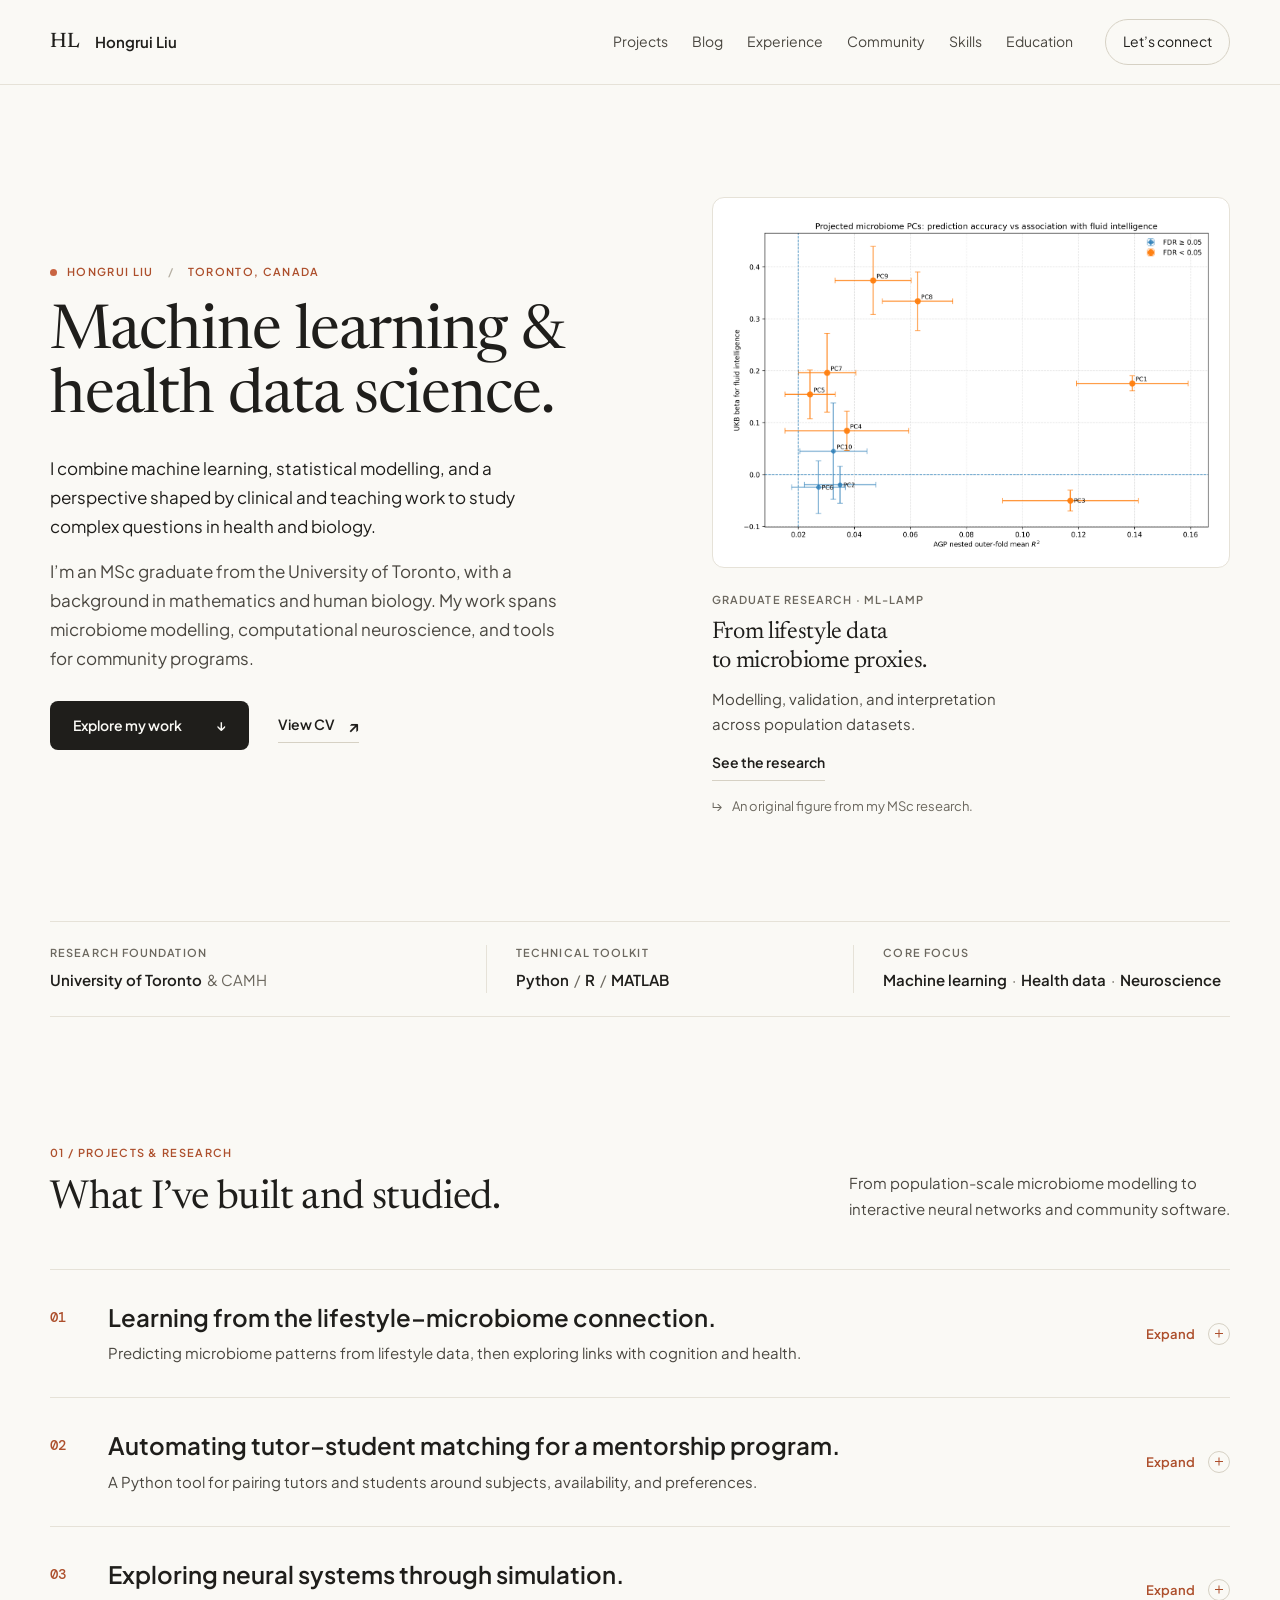
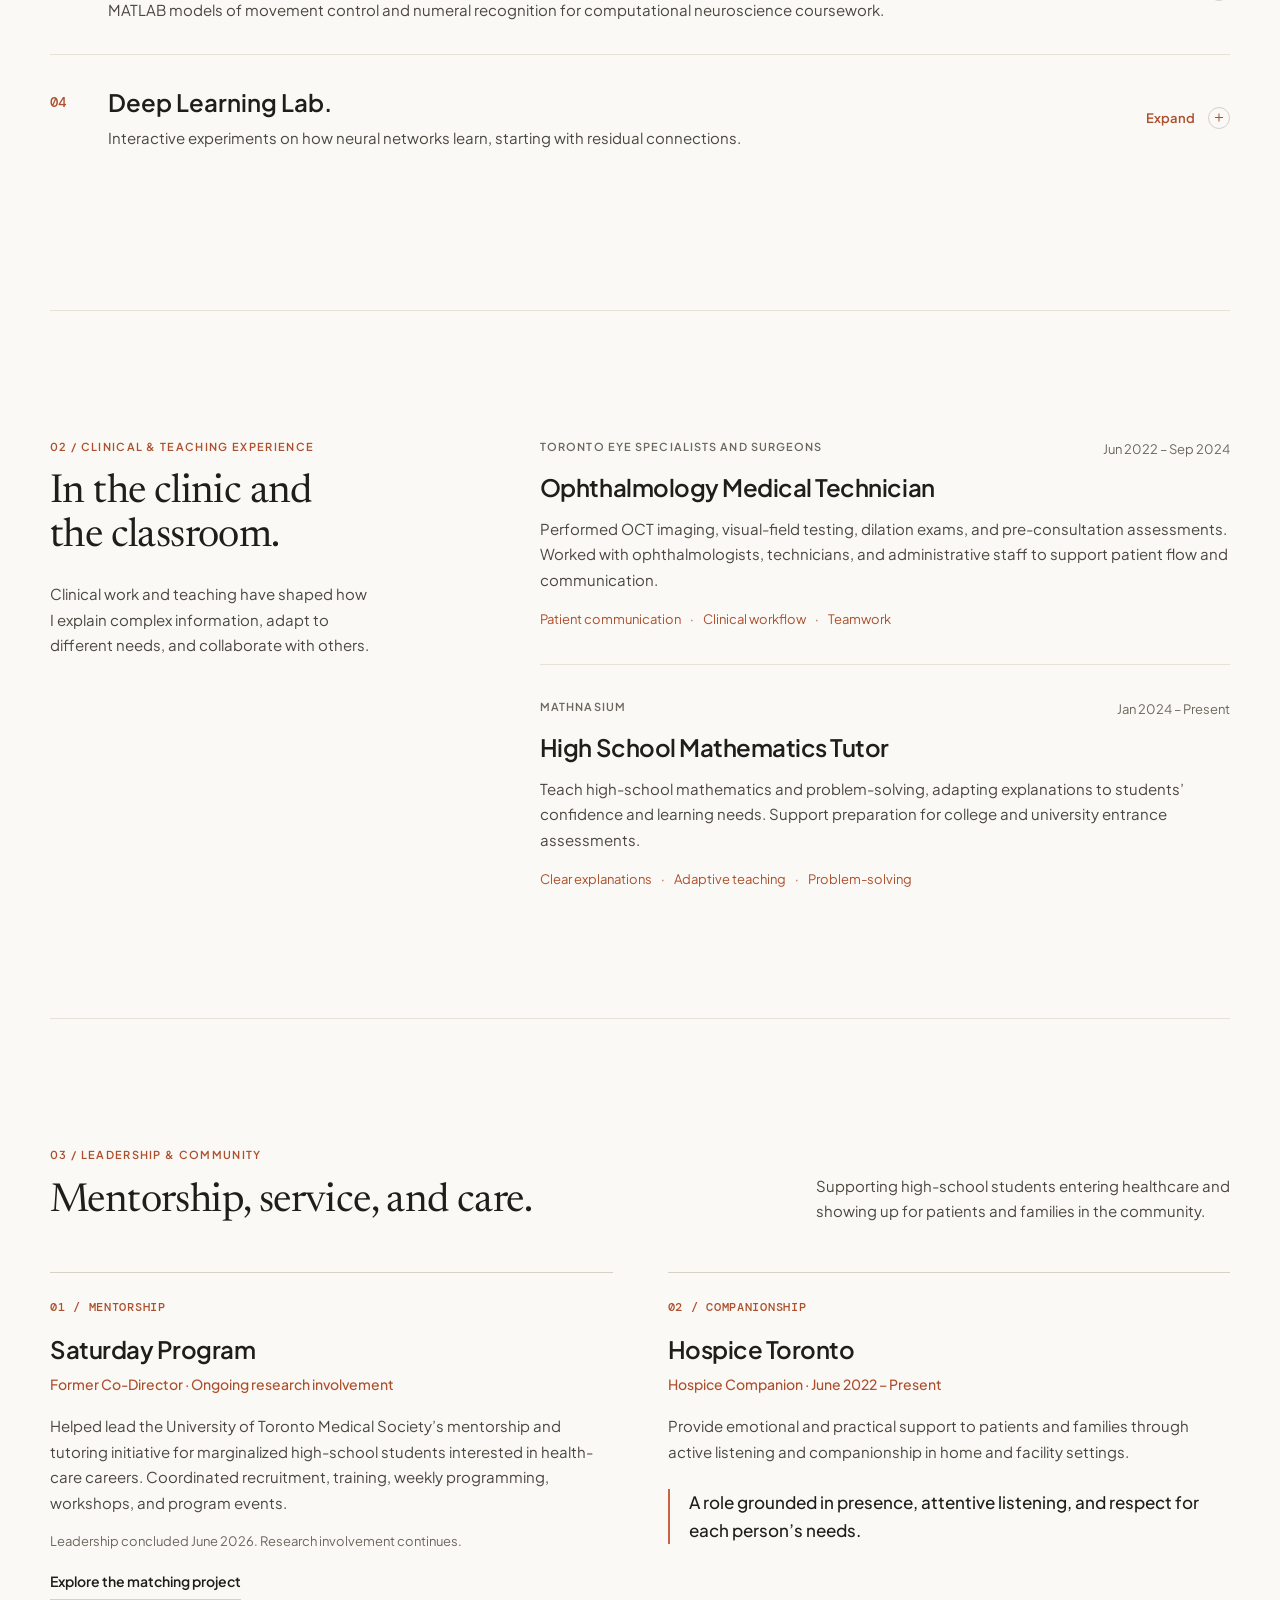
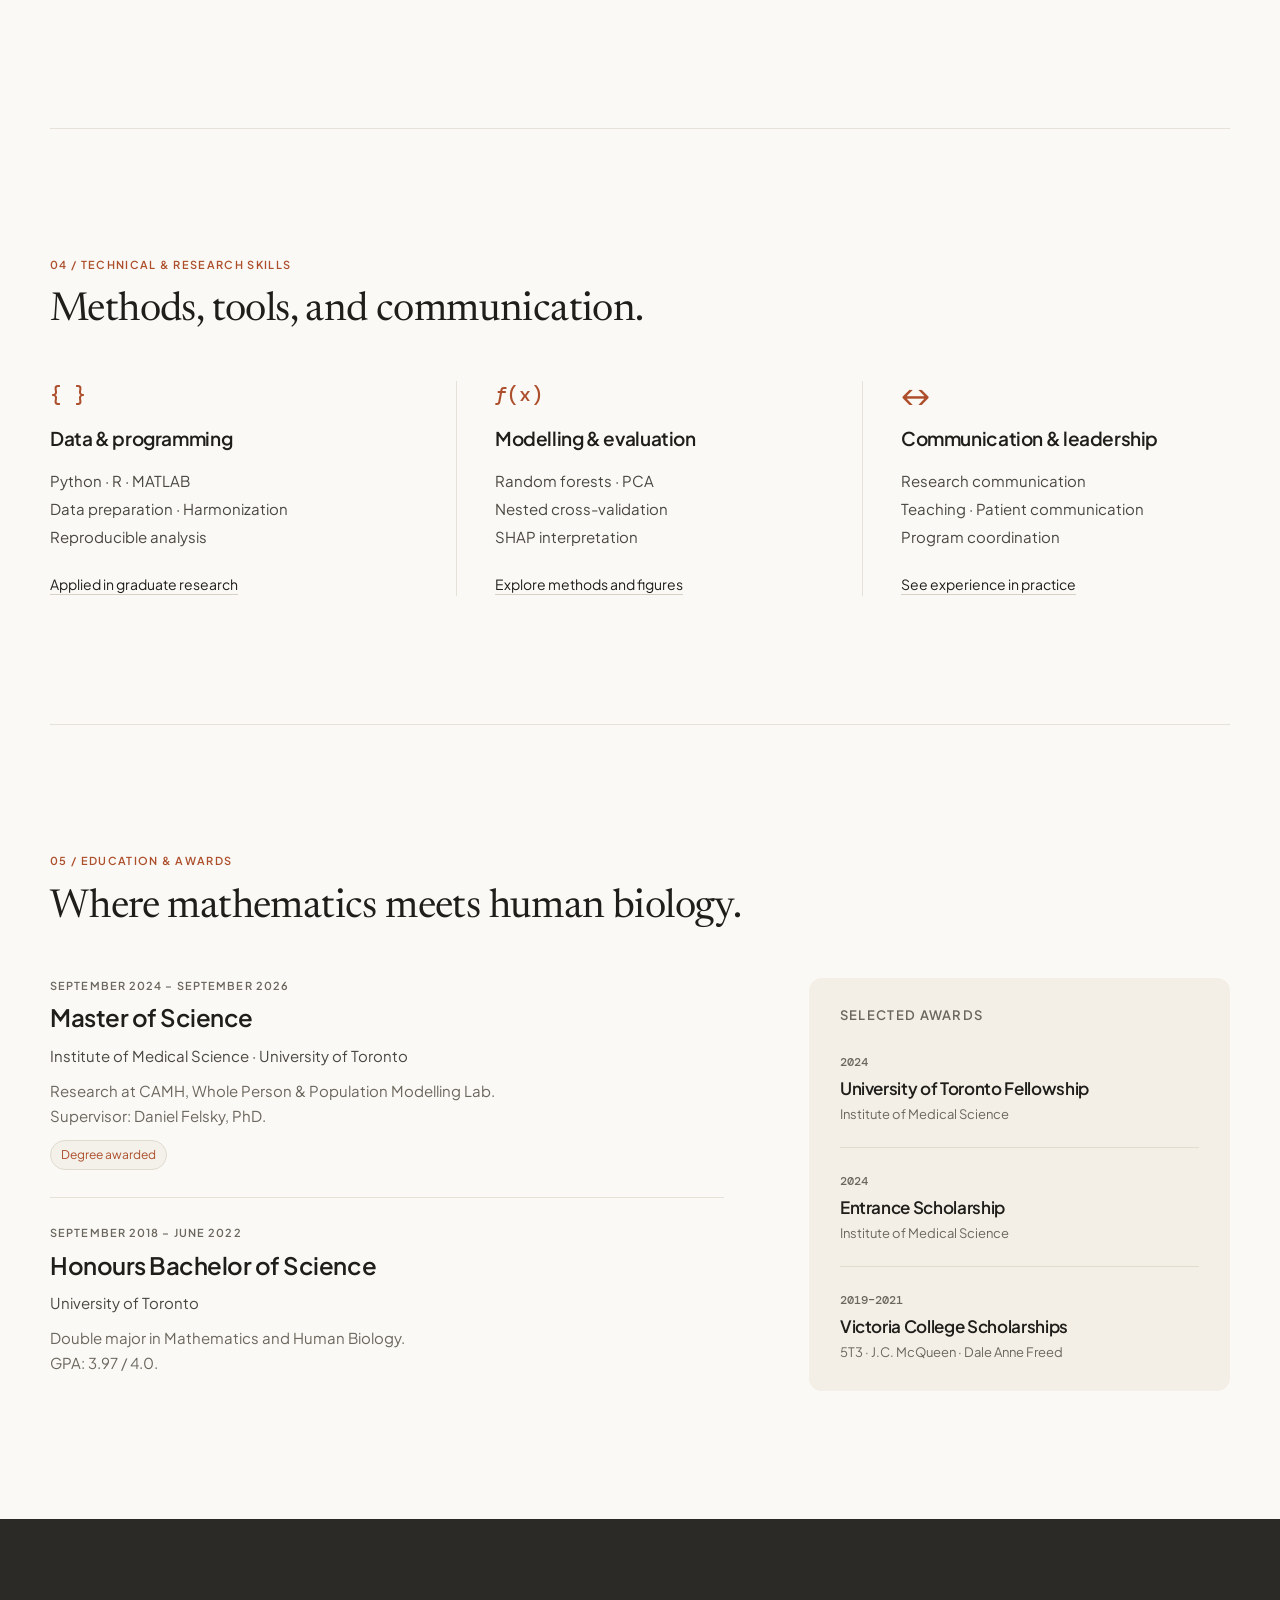
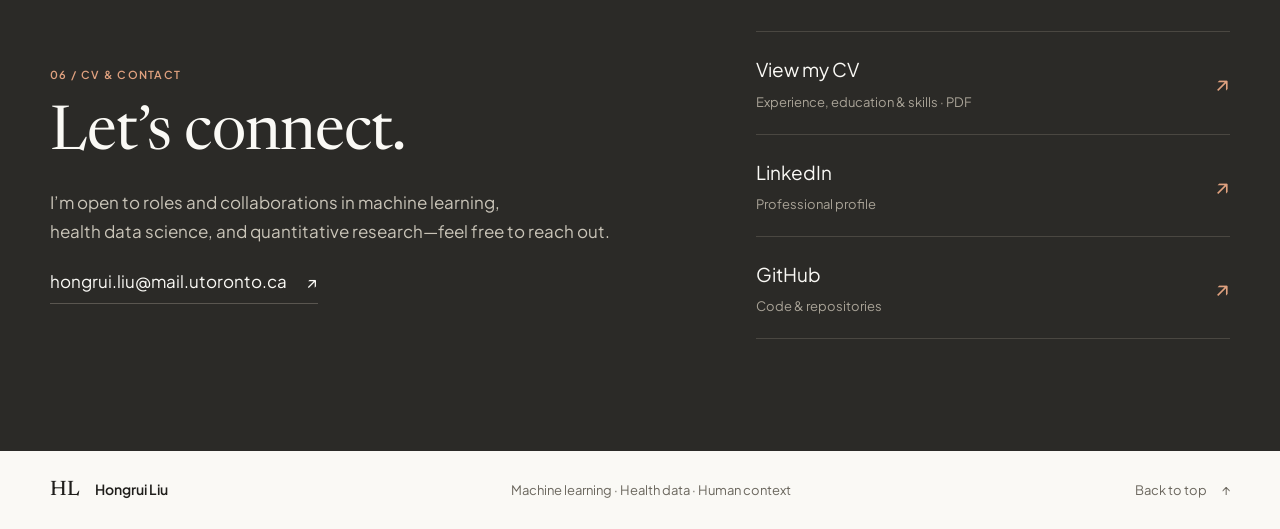
==== commit 7b50eec5: "Redesign portfolio in a warm editorial style Move to a warm cream paper with a clay accent, Newsread" ====
--- a/index.html
+++ b/index.html
@@ -4,7 +4,7 @@
   <meta charset="utf-8">
   <meta name="viewport" content="width=device-width, initial-scale=1">
   <meta name="description" content="Hongrui Liu's portfolio: machine learning and health data science. Explore population microbiome modelling, computational neuroscience, and community-focused software.">
-  <meta name="theme-color" content="#f6f7f2">
+  <meta name="theme-color" content="#faf9f5">
   <meta property="og:title" content="Hongrui Liu — Machine Learning & Health Data Science">
   <meta property="og:description" content="Machine learning, statistical modelling, and health data science shaped by clinical and teaching experience.">
   <meta property="og:type" content="website">
@@ -13,7 +13,7 @@
   <link rel="icon" href="assets/favicon.svg" type="image/svg+xml">
   <link rel="preconnect" href="https://fonts.googleapis.com">
   <link rel="preconnect" href="https://fonts.gstatic.com" crossorigin>
-  <link href="https://fonts.googleapis.com/css2?family=DM+Mono:wght@400;500&family=Plus+Jakarta+Sans:ital,wght@0,400;0,500;0,600;0,700;1,400&display=swap" rel="stylesheet">
+  <link href="https://fonts.googleapis.com/css2?family=DM+Mono:wght@400;500&family=Newsreader:opsz,wght@6..72,400;6..72,500&family=Plus+Jakarta+Sans:ital,wght@0,400;0,500;0,600;0,700;1,400&display=swap" rel="stylesheet">
   <link rel="stylesheet" href="styles.css">
   <script src="script.js" defer></script>
   <title>Hongrui Liu — Machine Learning & Health Data Science</title>
@@ -22,11 +22,11 @@
   <a class="skip-link" href="#main">Skip to content</a>
   <header class="site-header">
     <div class="header-inner container">
-      <a class="wordmark" href="#home" aria-label="Hongrui Liu, back to introduction"><span class="monogram" aria-hidden="true">hl.</span><span>Hongrui Liu</span></a>
+      <a class="wordmark" href="#home" aria-label="Hongrui Liu, back to introduction"><span class="monogram" aria-hidden="true">HL</span><span>Hongrui Liu</span></a>
       <nav class="desktop-nav" aria-label="Main navigation">
         <a href="#projects">Projects</a><a href="blog/">Blog</a><a href="#experience">Experience</a><a href="#community">Community</a><a href="#skills">Skills</a><a href="#education">Education</a>
       </nav>
-      <a class="header-contact" href="#contact">Let’s connect <span aria-hidden="true">↗</span></a>
+      <a class="header-contact" href="#contact">Let’s connect</a>
       <button class="menu-toggle" type="button" aria-expanded="false" aria-controls="mobile-nav">Menu <span aria-hidden="true">☰</span></button>
     </div>
     <nav class="mobile-nav container" id="mobile-nav" aria-label="Mobile navigation">
@@ -45,11 +45,11 @@
       </div>
       <div class="hero-research">
         <div class="research-window">
-          <div class="window-heading"><span class="small-label">A closer look at my research</span><span class="window-mark" aria-hidden="true">01 / Research</span></div>
+          
           <a href="#graduate-project" class="hero-figure-link" data-open-project="graduate-details" aria-label="Explore ML-LAMP graduate research">
             <img src="assets/research/prediction-and-association.png" width="1299" height="898" fetchpriority="high" alt="ML-LAMP figure comparing model prediction accuracy in the American Gut Project with cognition associations in UK Biobank, with uncertainty intervals.">
           </a>
-          <div class="window-caption"><span class="mini-label">Graduate research · ML-LAMP</span><h2>From lifestyle data<br>to microbiome proxies.</h2><p>Modelling, validation, and interpretation across population datasets.</p><a class="text-link" href="#graduate-project" data-open-project="graduate-details">See the research <span aria-hidden="true">↗</span></a></div>
+          <div class="window-caption"><span class="mini-label">Graduate research · ML-LAMP</span><h2>From lifestyle data<br>to microbiome proxies.</h2><p>Modelling, validation, and interpretation across population datasets.</p><a class="text-link" href="#graduate-project" data-open-project="graduate-details">See the research</a></div>
         </div>
         <p class="figure-note"><span aria-hidden="true">↳</span> An original figure from my MSc research.</p>
       </div>
@@ -120,16 +120,16 @@
     </div></div></section>
 
     <section class="section container" id="community" aria-labelledby="community-title"><div class="section-heading"><div><p class="eyebrow">03 / Leadership &amp; community</p><h2 id="community-title">Mentorship, service, and care.</h2></div><p>Supporting high-school students entering healthcare and<br class="desktop-only"> showing up for patients and families in the community.</p></div><div class="community-grid">
-      <article class="community-entry" id="saturday-program"><div class="community-number" aria-hidden="true">01 / Mentorship</div><h3>Saturday Program</h3><p class="role-title">Former Co-Director · Ongoing research involvement</p><p>Helped lead the University of Toronto Medical Society’s mentorship and tutoring initiative for marginalized high-school students interested in health-care careers. Coordinated recruitment, training, weekly programming, workshops, and program events.</p><p class="entry-date">Leadership concluded June 2026. Research involvement continues.</p><a class="text-link" href="#matching-project" data-open-project="matching-details">Explore the matching project <span aria-hidden="true">↗</span></a></article>
+      <article class="community-entry" id="saturday-program"><div class="community-number" aria-hidden="true">01 / Mentorship</div><h3>Saturday Program</h3><p class="role-title">Former Co-Director · Ongoing research involvement</p><p>Helped lead the University of Toronto Medical Society’s mentorship and tutoring initiative for marginalized high-school students interested in health-care careers. Coordinated recruitment, training, weekly programming, workshops, and program events.</p><p class="entry-date">Leadership concluded June 2026. Research involvement continues.</p><a class="text-link" href="#matching-project" data-open-project="matching-details">Explore the matching project</a></article>
       <article class="community-entry"><div class="community-number" aria-hidden="true">02 / Companionship</div><h3>Hospice Toronto</h3><p class="role-title">Hospice Companion · June 2022 – Present</p><p>Provide emotional and practical support to patients and families through active listening and companionship in home and facility settings.</p><p class="community-reflection">A role grounded in presence, attentive listening, and respect for each person’s needs.</p></article>
     </div></section>
 
-    <section class="section skills-section" id="skills" aria-labelledby="skills-title"><div class="container"><div class="section-heading"><div><p class="eyebrow">04 / Technical &amp; research skills</p><h2 id="skills-title">Methods, tools, and communication.</h2></div></div><div class="skills-grid"><div class="skill-group"><span class="skill-symbol" aria-hidden="true">{ }</span><h3>Data &amp; programming</h3><p>Python · R · MATLAB<br>Data preparation · Harmonization<br>Reproducible analysis</p><a href="#graduate-project" data-open-project="graduate-details">Applied in graduate research <span aria-hidden="true">↗</span></a></div><div class="skill-group"><span class="skill-symbol" aria-hidden="true">ƒ(x)</span><h3>Modelling &amp; evaluation</h3><p>Random forests · PCA<br>Nested cross-validation<br>SHAP interpretation</p><a href="#graduate-project" data-open-project="graduate-details">Explore methods and figures <span aria-hidden="true">↗</span></a></div><div class="skill-group"><span class="skill-symbol" aria-hidden="true">↔</span><h3>Communication &amp; leadership</h3><p>Research communication<br>Teaching · Patient communication<br>Program coordination</p><a href="#experience">See experience in practice <span aria-hidden="true">↗</span></a></div></div></div></section>
+    <section class="section skills-section" id="skills" aria-labelledby="skills-title"><div class="container"><div class="section-heading"><div><p class="eyebrow">04 / Technical &amp; research skills</p><h2 id="skills-title">Methods, tools, and communication.</h2></div></div><div class="skills-grid"><div class="skill-group"><span class="skill-symbol" aria-hidden="true">{ }</span><h3>Data &amp; programming</h3><p>Python · R · MATLAB<br>Data preparation · Harmonization<br>Reproducible analysis</p><a href="#graduate-project" data-open-project="graduate-details">Applied in graduate research</a></div><div class="skill-group"><span class="skill-symbol" aria-hidden="true">ƒ(x)</span><h3>Modelling &amp; evaluation</h3><p>Random forests · PCA<br>Nested cross-validation<br>SHAP interpretation</p><a href="#graduate-project" data-open-project="graduate-details">Explore methods and figures</a></div><div class="skill-group"><span class="skill-symbol" aria-hidden="true">↔</span><h3>Communication &amp; leadership</h3><p>Research communication<br>Teaching · Patient communication<br>Program coordination</p><a href="#experience">See experience in practice</a></div></div></div></section>
 
     <section class="section container" id="education" aria-labelledby="education-title"><div class="section-heading"><div><p class="eyebrow">05 / Education &amp; awards</p><h2 id="education-title">Where mathematics meets human biology.</h2></div></div><div class="education-layout"><div class="education-list"><article><span class="mini-label">September 2024 – September 2026</span><h3>Master of Science</h3><p class="degree-school">Institute of Medical Science · University of Toronto</p><p>Research at CAMH, Whole Person &amp; Population Modelling Lab.<br>Supervisor: Daniel Felsky, PhD.</p><span class="degree-status">Degree awarded</span></article><article><span class="mini-label">September 2018 – June 2022</span><h3>Honours Bachelor of Science</h3><p class="degree-school">University of Toronto</p><p>Double major in Mathematics and Human Biology.<br>GPA: 3.97 / 4.0.</p></article></div><aside class="awards"><p class="mini-label">Selected awards</p><div><span>2024</span><h4>University of Toronto Fellowship</h4><p>Institute of Medical Science</p></div><div><span>2024</span><h4>Entrance Scholarship</h4><p>Institute of Medical Science</p></div><div><span>2019–2021</span><h4>Victoria College Scholarships</h4><p>5T3 · J.C. McQueen · Dale Anne Freed</p></div></aside></div></section>
 
     <section class="contact-section" id="contact" aria-labelledby="contact-title"><div class="container contact-layout"><div><p class="eyebrow">06 / CV &amp; contact</p><h2 id="contact-title">Let’s connect.</h2><p>I’m open to roles and collaborations in machine learning,<br class="desktop-only"> health data science, and quantitative research—feel free to reach out.</p><a class="contact-email" href="mailto:hongrui.liu@mail.utoronto.ca">hongrui.liu@mail.utoronto.ca <span aria-hidden="true">↗</span></a></div><div class="contact-links"><a href="assets/downloads/Hongrui-Liu-CV.pdf" target="_blank" rel="noopener"><span><strong>View my CV</strong><small>Experience, education &amp; skills · PDF</small></span><span aria-hidden="true">↗</span></a><a href="https://www.linkedin.com/in/hongrui-liu-979a3021a/" target="_blank" rel="noopener"><span><strong>LinkedIn</strong><small>Professional profile</small></span><span aria-hidden="true">↗</span></a><a href="https://github.com/liuhon33" target="_blank" rel="noopener"><span><strong>GitHub</strong><small>Code &amp; repositories</small></span><span aria-hidden="true">↗</span></a></div></div></section>
   </main>
-  <footer class="site-footer container"><a class="wordmark" href="#home"><span class="monogram" aria-hidden="true">hl.</span><span>Hongrui Liu</span></a><p>Machine learning · Health data · Human context</p><a href="#home">Back to top <span aria-hidden="true">↑</span></a></footer>
+  <footer class="site-footer container"><a class="wordmark" href="#home"><span class="monogram" aria-hidden="true">HL</span><span>Hongrui Liu</span></a><p>Machine learning · Health data · Human context</p><a href="#home">Back to top <span aria-hidden="true">↑</span></a></footer>
 </body>
 </html>
--- a/styles.css
+++ b/styles.css
@@ -1,5 +1,5 @@
 /* A small, dependency-free portfolio. Content remains usable without JavaScript. */
-:root{--paper:#f8f9f5;--white:#fff;--ink:#1e3128;--body:#3d4c44;--muted:#5e6b63;--line:#d8dfd5;--sage:#e9eee4;--accent:#4c6440;--sand:#f0ece2;--radius:18px;--header-height:84px;--max:1180px;--font-sans:'Plus Jakarta Sans',-apple-system,BlinkMacSystemFont,'Segoe UI',sans-serif;--font-mono:'DM Mono',ui-monospace,SFMono-Regular,Consolas,monospace;--fs-label:11px;--fs-tag:12px;--fs-meta:13px;--fs-ui:14px;--fs-body:15px;--fs-lead:17px;--fs-h4:19px;--fs-h3:24px;--fs-h2:36px;--fs-h1:clamp(36px,4.2vw,56px)}
+:root{--paper:#faf9f5;--white:#fff;--ink:#1f1e1b;--body:#4a4740;--muted:#6b675e;--line:#e6e2d8;--sage:#f3f1ea;--accent:#ad4f2c;--sand:#f3efe6;--radius:18px;--header-height:84px;--max:1180px;--font-sans:'Plus Jakarta Sans',-apple-system,BlinkMacSystemFont,'Segoe UI',sans-serif;--font-mono:'DM Mono',ui-monospace,SFMono-Regular,Consolas,monospace;--fs-label:11px;--fs-tag:12px;--fs-meta:13px;--fs-ui:14px;--fs-body:15px;--fs-lead:17px;--fs-h4:19px;--fs-h3:24px;--fs-h2:36px;--fs-h1:clamp(36px,4.2vw,56px)}
 *{box-sizing:border-box}
 html{scroll-behavior:smooth;scroll-padding-top:calc(var(--header-height) + 22px)}
 body{margin:0;background:var(--paper);color:var(--ink);font-family:var(--font-sans);font-size:var(--fs-body);line-height:1.7;-webkit-font-smoothing:antialiased}
@@ -10,49 +10,49 @@
 h1,h2,h3,h4,h5,p,figure{margin:0}
 h1,h2,h3,h4,h5{line-height:1.2;font-weight:600;letter-spacing:-.02em}
 p{color:var(--body)}
-::selection{background:#dbe7ba;color:var(--ink)}
-:focus-visible{outline:3px solid #728647;outline-offset:5px;border-radius:3px}
+::selection{background:#f2d9cb;color:var(--ink)}
+:focus-visible{outline:3px solid #c96442;outline-offset:5px;border-radius:3px}
 [id]{scroll-margin-top:calc(var(--header-height) + 22px)}
 .container{width:min(var(--max),calc(100% - 96px));margin-inline:auto}
 .skip-link{position:fixed;z-index:100;top:-100px;left:16px;background:var(--ink);color:white;padding:10px 18px;border-radius:5px}
 .skip-link:focus{top:12px}
 .sr-only{position:absolute;width:1px;height:1px;padding:0;margin:-1px;overflow:hidden;clip-path:inset(50%);white-space:nowrap;border:0}
-.site-header{position:sticky;top:0;z-index:20;background:rgba(248,249,245,.97);border-bottom:1px solid var(--line)}
+.site-header{position:sticky;top:0;z-index:20;background:rgba(250,249,245,.94);border-bottom:1px solid var(--line)}
 .header-inner{height:var(--header-height);display:flex;align-items:center;gap:32px;justify-content:space-between}
 .wordmark{display:flex;align-items:center;gap:12px;white-space:nowrap;font-size:15px;font-weight:600}
-.monogram{height:36px;width:36px;border:1px solid #a7b49f;border-radius:50%;display:grid;place-content:center;font:600 14px var(--font-sans);letter-spacing:-.03em}
+.monogram{height:36px;width:36px;border:1px solid #d6d1c4;border-radius:50%;display:grid;place-content:center;font:600 14px var(--font-sans);letter-spacing:-.03em}
 .desktop-nav{display:flex;align-items:center;gap:24px;margin-left:auto}
 .desktop-nav a{font-size:var(--fs-ui);color:var(--body);padding:12px 0;position:relative}
 .desktop-nav a::after{content:"";height:2px;position:absolute;bottom:4px;left:0;right:0;background:var(--accent);transform:scaleX(0);transition:transform .18s}
 .desktop-nav a:hover::after,.desktop-nav a[aria-current="location"]::after{transform:scaleX(1)}
-.header-contact{display:flex;align-items:center;gap:22px;border:1px solid #b6c0ae;border-radius:100px;padding:10px 17px;font-size:var(--fs-ui)}
+.header-contact{display:flex;align-items:center;gap:22px;border:1px solid #d6d1c4;border-radius:100px;padding:10px 17px;font-size:var(--fs-ui)}
 .header-contact:hover{background:var(--sage)}
 .header-contact span{font-size:18px}
 .menu-toggle,.mobile-nav{display:none}
 .hero{padding-block:86px 76px;display:grid;grid-template-columns:1.15fr 1fr;gap:66px;align-items:center}
 .eyebrow{display:flex;align-items:center;gap:10px;text-transform:uppercase;letter-spacing:.12em;font-size:var(--fs-label);font-weight:600;color:var(--accent);line-height:1.5}
-.status-dot{display:inline-block;width:7px;height:7px;background:#72865b;border-radius:50%}
-.eyebrow-divider{color:#9aa493;padding-inline:4px}
+.status-dot{display:inline-block;width:7px;height:7px;background:#c96442;border-radius:50%}
+.eyebrow-divider{color:#b5afa3;padding-inline:4px}
 h1{font-size:var(--fs-h1);line-height:1.08;margin:22px 0 24px;font-weight:600;letter-spacing:-.03em}
 .hero-intro{font-size:var(--fs-lead);max-width:520px;line-height:1.7;color:var(--ink)}
 .hero-bio{font-size:var(--fs-lead);max-width:520px;margin-top:16px;color:var(--body);line-height:1.7}
 .hero-actions{display:flex;gap:29px;align-items:center;margin-top:29px}
 .button{display:inline-flex;gap:34px;align-items:center;justify-content:center;padding:13px 23px;border-radius:7px;font-size:var(--fs-ui);line-height:1.6;font-weight:600;transition:background .15s,transform .15s}
 .button-dark{background:var(--ink);color:var(--paper)}
-.button-dark:hover{background:#3e5648;transform:translateY(-2px)}
-.text-link{font-size:var(--fs-ui);font-weight:600;display:inline-flex;align-items:center;gap:13px;border-bottom:1px solid #a5b29a;padding-block:5px}
+.button-dark:hover{background:#3a3935;transform:translateY(-2px)}
+.text-link{font-size:var(--fs-ui);font-weight:600;display:inline-flex;align-items:center;gap:13px;border-bottom:1px solid #d6d1c4;padding-block:5px}
 .text-link:hover{color:var(--accent);border-bottom-color:var(--accent)}
 .text-link span[aria-hidden]{font-size:17px;line-height:1}
 .hero-research{position:relative;padding:18px 0 0}
-.hero-research::before{content:"";position:absolute;inset:-6px -16px 50px 25px;border-radius:var(--radius);background:#e7ebdd;transform:rotate(3deg);z-index:-1}
-.research-window{background:var(--white);border:1px solid var(--line);border-radius:var(--radius);overflow:hidden;box-shadow:0 18px 45px -32px #384b3370}
-.window-heading{padding:18px 23px;display:flex;align-items:center;justify-content:space-between;border-bottom:1px solid #edf0e8;background:#fbfcf8;gap:10px}
+.hero-research::before{content:"";position:absolute;inset:-6px -16px 50px 25px;border-radius:var(--radius);background:#f3f1ea;transform:rotate(3deg);z-index:-1}
+.research-window{background:var(--white);border:1px solid var(--line);border-radius:var(--radius);overflow:hidden;box-shadow:0 18px 45px -32px #2b2a2722}
+.window-heading{padding:18px 23px;display:flex;align-items:center;justify-content:space-between;border-bottom:1px solid #e6e2d8;background:#fcfbf8;gap:10px}
 .small-label{font-size:var(--fs-meta);color:var(--body)}
 .window-mark{font:500 var(--fs-tag) var(--font-mono);color:var(--muted)}
 .hero-figure-link{display:block;padding:23px 17px 18px;transition:opacity .2s}
 .hero-figure-link:hover{opacity:.8}
 .hero-figure-link img{width:100%}
-.window-caption{padding:24px 28px 25px;background:#f0f3e9;border-top:1px solid #e5eada}
+.window-caption{padding:24px 28px 25px;background:#f3f1ea;border-top:1px solid #e6e2d8}
 .mini-label{display:block;font-size:var(--fs-label);line-height:1.5;letter-spacing:.1em;text-transform:uppercase;color:var(--muted);font-weight:600}
 .window-caption h2{font-size:var(--fs-h3);margin:10px 0}
 .window-caption p{font-size:var(--fs-body);max-width:320px;margin-bottom:9px}
@@ -70,14 +70,14 @@
 .section-heading h2,.section-intro h2{font-size:var(--fs-h2);line-height:1.15}
 .section-heading>p{font-size:var(--fs-body);max-width:440px}
 .project{background:var(--white);border:1px solid var(--line);border-radius:var(--radius);overflow:hidden}
-.project-featured{background:#edf1e6}
+.project-featured{background:#faf9f5}
 .project-overview{display:grid;grid-template-columns:40px 1.7fr 1fr;gap:26px;padding:36px}
 .project-index{font:500 var(--fs-ui) var(--font-mono);color:var(--accent);line-height:1.4;padding-top:6px}
 .project-copy h3{font-size:var(--fs-h3);line-height:1.25;margin:12px 0 16px}
 .project-copy>p:not(.mini-label){font-size:var(--fs-body);max-width:520px}
 .tags{display:flex;flex-wrap:wrap;list-style:none;padding:0;gap:7px;margin:20px 0 0}
-.tags li{border:1px solid #cbd5c4;border-radius:100px;padding:4px 11px;font-size:var(--fs-tag);line-height:1.5;color:#475943;white-space:nowrap}
-.project-takeaway{border-left:1px solid #cfd9c7;padding-left:27px;display:flex;flex-direction:column;justify-content:center}
+.tags li{border:1px solid #e0dbcf;border-radius:100px;padding:4px 11px;font-size:var(--fs-tag);line-height:1.5;color:#4a4740;white-space:nowrap}
+.project-takeaway{border-left:1px solid #e6e2d8;padding-left:27px;display:flex;flex-direction:column;justify-content:center}
 .project-takeaway>p{font-size:var(--fs-body);margin-top:13px}
 .cohort-flow{margin-top:25px;display:flex;align-items:center;gap:16px;font-size:var(--fs-meta);line-height:1.5}
 .cohort-flow b{font-weight:400;color:var(--muted);font-size:var(--fs-meta)}
@@ -86,13 +86,13 @@
 .project-details>summary{list-style:none;display:flex;align-items:center;justify-content:space-between;gap:15px;padding:18px 28px;font-size:var(--fs-ui);font-weight:600;cursor:pointer;transition:background .15s}
 .project-featured .project-details>summary{padding-left:102px}
 .project-details>summary::-webkit-details-marker{display:none}
-.project-details>summary:hover{background:#e2e9db}
+.project-details>summary:hover{background:#f3f1ea}
 .project-details>summary small{font-size:var(--fs-meta);font-weight:400;color:var(--muted);margin-left:16px}
-.expand-icon{position:relative;width:22px;height:22px;flex-shrink:0;border:1px solid #b7c3ad;border-radius:50%}
+.expand-icon{position:relative;width:22px;height:22px;flex-shrink:0;border:1px solid #d6d1c4;border-radius:50%}
 .expand-icon::before,.expand-icon::after{content:"";position:absolute;width:8px;height:1px;left:6px;top:9px;background:var(--accent)}
 .expand-icon::after{transform:rotate(90deg);transition:transform .2s}
 .project-details[open] .expand-icon::after{transform:rotate(0)}
-.project-details[open]>summary{background:#e5ebdd;border-bottom:1px solid var(--line)}
+.project-details[open]>summary{background:#f3f1ea;border-bottom:1px solid var(--line)}
 .details-content{padding:32px;background:var(--white)}
 .details-content :is(h2,h4){font-size:var(--fs-h4);margin:12px 0}
 .details-content p{font-size:var(--fs-body)}
@@ -101,7 +101,7 @@
 .method-steps span{font:500 var(--fs-tag) var(--font-mono);color:var(--accent)}
 .method-steps :is(h2,h4){font-size:var(--fs-h4);margin:7px 0}
 .method-steps p{font-size:var(--fs-body)}
-.finding-callout{padding:25px 28px;background:var(--sage);border-left:3px solid #839563;border-radius:0 7px 7px 0}
+.finding-callout{padding:25px 28px;background:var(--sage);border-left:3px solid #c96442;border-radius:0 7px 7px 0}
 .finding-callout p:last-child{font-size:var(--fs-lead);margin-top:10px}
 .figures-heading{margin:35px 0 19px;display:flex;justify-content:space-between;gap:20px;align-items:center}
 .figures-heading h4{margin:0}
@@ -115,7 +115,7 @@
 .figure-tall img{max-height:425px;object-fit:contain}
 .zoom-label{position:absolute;right:10px;bottom:10px;background:rgba(255,255,255,.96);padding:3px 8px;border-radius:4px;border:1px solid var(--line);font-size:var(--fs-tag);color:var(--ink)}
 .figure-image:hover .zoom-label{background:var(--sage)}
-.research-figure figcaption{padding:22px;background:#fafbf8}
+.research-figure figcaption{padding:22px;background:#fcfbf8}
 .research-figure :is(h3,h5){font-size:var(--fs-lead);line-height:1.4;margin:9px 0}
 .research-figure figcaption p{font-size:var(--fs-ui)}
 .attribution{font-size:var(--fs-meta)!important;color:var(--muted);margin:14px 0 25px}
@@ -139,10 +139,10 @@
 .project-outcome strong{display:block;text-transform:uppercase;font-size:var(--fs-label);letter-spacing:.1em;color:var(--accent);margin-bottom:5px}
 .secondary-projects .details-content h4:not(:first-child){margin-top:24px}
 .project-credit{margin-top:25px;border-top:1px solid var(--line);padding-top:16px;color:var(--muted);font-size:var(--fs-meta)!important}
-.section-tinted{background:#eef1e9;border-block:1px solid var(--line)}
+.section-tinted{background:#faf9f5;border-block:1px solid var(--line)}
 .experience-layout{display:grid;grid-template-columns:1fr 1.7fr;gap:84px}
 .section-intro>p:last-child{font-size:var(--fs-body);margin-top:22px;max-width:320px}
-.experience-entry+.experience-entry{border-top:1px solid #cdd6c6;margin-top:34px;padding-top:34px}
+.experience-entry+.experience-entry{border-top:1px solid #e6e2d8;margin-top:34px;padding-top:34px}
 .entry-heading{display:flex;align-items:start;justify-content:space-between;gap:18px}
 .entry-heading .mini-label{max-width:340px}
 .entry-date{font-size:var(--fs-meta);color:var(--muted);line-height:1.6}
@@ -152,53 +152,53 @@
 .experience-entry .entry-focus{font-size:var(--fs-meta);color:var(--accent);margin-top:16px}
 .entry-focus span{padding-inline:7px}
 .community-grid{display:grid;grid-template-columns:1fr 1fr;gap:55px}
-.community-entry{border-top:1px solid #a9b59e;padding-top:26px}
+.community-entry{border-top:1px solid #d6d1c4;padding-top:26px}
 .community-number{font:500 var(--fs-tag) var(--font-mono);letter-spacing:.06em;color:var(--accent);margin-bottom:20px;text-transform:uppercase}
 .community-entry h3{font-size:var(--fs-h3);margin-bottom:9px}
 .role-title{font-size:var(--fs-ui);color:var(--accent);margin-bottom:17px;font-weight:500}
 .community-entry>p:not(.role-title):not(.entry-date){font-size:var(--fs-body)}
 .community-entry .entry-date{margin:16px 0 13px}
-.community-reflection{font-family:var(--font-sans);font-size:var(--fs-lead)!important;border-left:2px solid #b9c6aa;padding-left:19px;margin-top:25px;color:var(--ink);font-weight:500;line-height:1.6}
-.skills-section{background:#e7ecdf;border-block:1px solid #d8e0ce}
+.community-reflection{font-family:var(--font-sans);font-size:var(--fs-lead)!important;border-left:2px solid #c96442;padding-left:19px;margin-top:25px;color:var(--ink);font-weight:500;line-height:1.6}
+.skills-section{background:#faf9f5;border-block:1px solid #e6e2d8}
 .skills-grid{display:grid;grid-template-columns:repeat(3,1fr);gap:38px}
-.skill-group+.skill-group{border-left:1px solid #c6d1bb;padding-left:38px}
+.skill-group+.skill-group{border-left:1px solid #e6e2d8;padding-left:38px}
 .skill-symbol{font:500 20px var(--font-mono);color:var(--accent);display:block;margin-bottom:20px}
 .skill-group:last-child .skill-symbol{font-family:var(--font-sans);font-size:28px;line-height:26px}
 .skill-group h3{font-size:var(--fs-h4);margin-bottom:17px}
 .skill-group p{font-size:var(--fs-body);line-height:1.85}
-.skill-group a{display:inline-block;font-size:var(--fs-ui);margin-top:22px;text-decoration:underline;text-decoration-color:#a3b58f}
+.skill-group a{display:inline-block;font-size:var(--fs-ui);margin-top:22px;text-decoration:underline;text-decoration-color:#d6d1c4}
 .skill-group a span{margin-left:7px}
 .education-layout{display:grid;grid-template-columns:1.6fr 1fr;gap:85px}
 .education-list article+article{border-top:1px solid var(--line);padding-top:27px;margin-top:27px}
 .education-list h3{font-size:var(--fs-h3);margin-top:9px}
 .degree-school{font-size:var(--fs-body);margin-top:11px}
 .education-list p:not(.degree-school){font-size:var(--fs-body);margin-top:9px;color:var(--muted)}
-.degree-status{display:inline-block;font-size:var(--fs-tag);padding:4px 10px;border-radius:100px;border:1px solid #b5c4a7;margin-top:11px;color:#526a3e;background:#eff3e9}
+.degree-status{display:inline-block;font-size:var(--fs-tag);padding:4px 10px;border-radius:100px;border:1px solid #e0dbcf;margin-top:11px;color:#ad4f2c;background:#f3f1ea}
 .awards{padding:28px 31px;background:var(--sand);border-radius:13px;align-self:start}
 .awards>div{margin-top:22px}
-.awards>div+div{border-top:1px solid #dcd8cb;padding-top:18px}
-.awards>div>span{color:#747365;font:500 var(--fs-tag) var(--font-mono)}
+.awards>div+div{border-top:1px solid #e2dccf;padding-top:18px}
+.awards>div>span{color:#6b675e;font:500 var(--fs-tag) var(--font-mono)}
 .awards h4{font-size:var(--fs-lead);margin:5px 0}
-.awards p{font-size:var(--fs-meta);color:#747365}
-.contact-section{padding:77px 0;background:#263b30;color:var(--paper)}
+.awards p{font-size:var(--fs-meta);color:#6b675e}
+.contact-section{padding:77px 0;background:#2b2a27;color:var(--paper)}
 .contact-layout{display:grid;grid-template-columns:1.3fr 1fr;gap:90px;align-items:center}
-.contact-section .eyebrow{color:#c7d5b3}
+.contact-section .eyebrow{color:#e0a17f}
 .contact-section h2{font-size:var(--fs-h1);margin:19px 0 20px;line-height:1.08;letter-spacing:-.03em}
-.contact-section p:not(.eyebrow){color:#c1ccb9;font-size:var(--fs-lead)}
-.contact-email{display:inline-flex;align-items:center;gap:20px;font-size:var(--fs-lead);margin-top:21px;border-bottom:1px solid #637e59;padding-bottom:7px;overflow-wrap:anywhere}
-.contact-email:hover{color:#d7e6bc}
-.contact-links>a{display:flex;justify-content:space-between;align-items:center;gap:24px;padding:21px 0;border-bottom:1px solid #53644f}
-.contact-links>a:first-child{border-top:1px solid #53644f}
+.contact-section p:not(.eyebrow){color:#c9c4b8;font-size:var(--fs-lead)}
+.contact-email{display:inline-flex;align-items:center;gap:20px;font-size:var(--fs-lead);margin-top:21px;border-bottom:1px solid #5a5650;padding-bottom:7px;overflow-wrap:anywhere}
+.contact-email:hover{color:#e0a17f}
+.contact-links>a{display:flex;justify-content:space-between;align-items:center;gap:24px;padding:21px 0;border-bottom:1px solid #4a4741}
+.contact-links>a:first-child{border-top:1px solid #4a4741}
 .contact-links strong{display:block;font-size:var(--fs-h4);font-weight:400}
-.contact-links small{font-size:var(--fs-meta);color:#b5c4a9;display:block;margin-top:5px}
-.contact-links>a>span:last-child{font-size:22px;color:#c4d4ac;transition:transform .15s}
+.contact-links small{font-size:var(--fs-meta);color:#a9a397;display:block;margin-top:5px}
+.contact-links>a>span:last-child{font-size:22px;color:#e0a17f;transition:transform .15s}
 .contact-links>a:hover>span:last-child{transform:translate(3px,-3px)}
 .site-footer{display:flex;align-items:center;justify-content:space-between;gap:25px;padding-block:27px}
 .site-footer .wordmark{font-size:var(--fs-ui)}
 .site-footer p,.site-footer>a:last-child{font-size:var(--fs-meta);color:var(--muted)}
 .site-footer>a:last-child span{margin-left:13px}
 .figure-dialog{position:fixed;width:min(1100px,94vw);max-height:92dvh;max-height:92vh;padding:0;border:0;border-radius:12px;box-shadow:0 25px 100px #0004;background:var(--white);color:var(--ink);overflow:auto}
-.figure-dialog::backdrop{background:rgba(20,31,25,.8)}
+.figure-dialog::backdrop{background:rgba(31,30,27,.8)}
 .dialog-toolbar{display:flex;justify-content:space-between;align-items:center;gap:18px;padding:17px 23px;background:var(--paper);border-bottom:1px solid var(--line);position:sticky;top:0;z-index:1}
 .dialog-toolbar h2{font-size:15px;line-height:1.4}
 .dialog-close{background:var(--white);border:1px solid var(--line);padding:5px 12px;border-radius:5px;font-size:var(--fs-meta);white-space:nowrap}
@@ -206,7 +206,7 @@
 .dialog-image-wrap{padding:18px;display:flex;justify-content:center}
 .dialog-image-wrap img{max-height:68vh;width:auto;max-width:100%;object-fit:contain}
 .dialog-original{text-align:center;padding:0 15px 16px;font-size:var(--fs-meta)}
-.dialog-original a{text-decoration:underline;text-decoration-color:#a5b29a}
+.dialog-original a{text-decoration:underline;text-decoration-color:#d6d1c4}
 .dialog-original span{margin-left:8px}
 .experience-media{margin-top:20px;max-width:540px}
 .experience-media img{width:100%;border-radius:10px}
@@ -218,8 +218,8 @@
 .project-summary{list-style:none;display:grid;grid-template-columns:34px minmax(0,1fr) auto;align-items:center;gap:24px;padding:27px 32px;cursor:pointer}
 .project-summary::-webkit-details-marker{display:none}
 .project-summary::marker{content:""}
-.project-summary:hover{background:#f0f3e9}
-.project-featured .project-summary:hover{background:#e5ebdd}
+.project-summary:hover{background:#f3f1ea}
+.project-featured .project-summary:hover{background:#f3f1ea}
 .project-row-index{font:500 var(--fs-ui) var(--font-mono);color:var(--accent);align-self:start;padding-top:6px}
 .project-row-copy{display:block;min-width:0}
 .project-row-title{display:block;font-size:var(--fs-h3);line-height:1.3;font-weight:600}
@@ -233,7 +233,7 @@
 .project-explore{display:flex;align-items:center;justify-content:space-between;gap:20px;border-top:1px solid var(--line);padding:19px 36px;font-size:var(--fs-ui);font-weight:600}
 .project-explore small{font-size:var(--fs-meta);color:var(--muted);font-weight:400;margin-left:18px}
 .project-explore>span[aria-hidden]{font-size:21px;line-height:1}
-.project-explore:hover{background:#e5ebdd}
+.project-explore:hover{background:#f3f1ea}
 .project-expanded .secondary-overview{display:grid;grid-template-columns:1.4fr 1fr;column-gap:54px;padding:36px}
 .project-expanded .project-topline{grid-column:1/-1;margin-bottom:22px}
 .project-expanded .secondary-overview>h3,.project-expanded .secondary-overview>p:not(.project-outcome),.project-expanded .secondary-overview>.tags{grid-column:1}
@@ -261,7 +261,7 @@
 .lab-study{padding:28px}
 .lab-study h3{font-size:var(--fs-h4);margin:10px 0 12px}
 .lab-gallery{display:grid;grid-template-columns:1.1fr 1fr;gap:20px;align-items:start;margin-top:26px}
-.lab-gallery .figure-image{padding:8px;background:#f7f9fb}
+.lab-gallery .figure-image{padding:8px;background:#ffffff}
 .lab-feature-image img{max-height:420px;object-fit:contain}
 .lab-gallery .research-figure h3{font-size:var(--fs-lead);line-height:1.4;margin:0 0 8px}
 .lab-content .lab-snapshot-note{font-size:var(--fs-meta);color:var(--muted);margin-top:14px}
@@ -276,11 +276,82 @@
 @media print{.project-summary,.project-explore,.project-page-navigation,.project-page-back,.project-toggle,.lab-launch .button{display:none!important}.project-disclosure::details-content{display:block}.project-expanded{border-top:0}.project-list{display:block}.project-list>.project{margin-top:16px}.project-page{padding-block:15px}.project-page .project-page-title{font-size:26pt}}
 @media(min-width:1500px){.hero{padding-block:98px 88px}}
 @media(max-width:1100px){.container{width:calc(100% - 64px)}.desktop-nav{gap:18px}.header-inner{gap:20px}.header-contact{gap:12px}.hero{gap:35px;padding-block:68px 65px}.hero-research::before{right:-8px}.project-overview{grid-template-columns:28px 1.4fr 1fr;gap:20px;padding:29px}.project-featured .project-details>summary{padding-left:77px}.project-takeaway{padding-left:20px}.cohort-flow{gap:10px}.experience-layout{gap:45px;grid-template-columns:1fr 1.65fr}.entry-heading{display:block}.entry-heading .entry-date{margin-top:4px;display:block}.education-layout{gap:50px}.contact-layout{gap:50px}.foundation-strip>div+div{padding-left:18px}}
-@media(max-width:850px){:root{--header-height:73px}.desktop-nav{display:none}.header-contact{margin-left:auto}.js .menu-toggle{display:flex;gap:14px;align-items:center;border:1px solid var(--line);border-radius:6px;background:transparent;padding:8px 13px}.mobile-nav{display:grid;grid-template-columns:repeat(3,1fr);gap:12px;padding-block:15px;border-top:1px solid var(--line)}.js .mobile-nav{display:none}.js .mobile-nav.is-open{display:grid}.hero{grid-template-columns:1.1fr 1fr;gap:27px;padding-block:50px}.hero-actions{gap:22px}.button{padding:11px 15px;gap:15px}.window-heading{padding:14px 16px}.window-mark{display:none}.window-caption{padding:20px}.section{padding-block:70px}.section-heading>p{max-width:240px}.project-overview{grid-template-columns:28px 1fr}.project-takeaway{grid-column:2;border:0;padding:19px 0 0;border-top:1px solid #cfd9c7;display:grid;grid-template-columns:1fr 1fr;column-gap:25px;margin-top:2px}.project-takeaway>.mini-label{grid-column:1}.project-takeaway>p{grid-column:1;margin-top:8px}.cohort-flow{grid-column:2;grid-row:1/3;margin:0;justify-content:center}.secondary-overview{padding:25px}.project-topline{gap:13px}.secondary-projects .tags li{padding-inline:8px}.project-details>summary{padding:17px 23px}.details-content{padding:25px}.detail-grid{gap:24px}.method-steps{gap:20px}.experience-layout{grid-template-columns:1fr;gap:33px}.section-intro>p:last-child{max-width:650px;margin-top:16px}.experience-list{display:grid;grid-template-columns:1fr 1fr;gap:35px}.experience-entry+.experience-entry{margin:0;padding:0;border:0}.community-grid{gap:35px}.skills-grid{gap:22px}.skill-group+.skill-group{padding-left:22px}.education-layout{gap:35px}.contact-email{gap:12px}.contact-layout{gap:38px}}
-@media(max-width:620px){:root{--header-height:68px}.container{width:calc(100% - 40px)}.header-inner{gap:12px}.wordmark{gap:10px}.monogram{height:31px;width:31px}.header-contact{display:none}.js .menu-toggle{margin-left:auto}.mobile-nav{grid-template-columns:1fr 1fr;gap:5px 15px}.mobile-nav a{padding:9px 0}.hero{grid-template-columns:1fr;gap:35px;padding-block:42px 32px}h1{margin:24px 0 23px}h1 span{margin-top:12px}.hero-actions{margin-top:25px}.button{padding:12px 19px;gap:27px}.hero-research{padding-top:8px}.hero-research::before{right:0;left:20px;top:-2px;bottom:50px;transform:rotate(2deg)}.research-window{margin-right:6px}.window-heading{padding:16px 20px}.window-mark{display:block}.hero-figure-link{padding:17px 15px}.window-caption{padding:22px}.window-caption p{max-width:none}.figure-note{text-align:left;padding-left:5px}.foundation-strip{display:block;padding-block:20px}.foundation-strip>div{display:flex;align-items:center;justify-content:space-between;gap:15px}.foundation-strip>div+div{border-left:0;padding:0;margin-top:14px}.foundation-strip .mini-label{margin:0;flex-shrink:0}.foundation-strip strong{text-align:right}.section{padding-block:55px}.section-heading{display:block;margin-bottom:27px}.section-heading>p{margin-top:16px;max-width:340px}.desktop-only{display:none}.section-heading .eyebrow,.section-intro .eyebrow{margin-bottom:13px}.project-overview{display:block;padding:24px}.project-overview>.project-index{margin-bottom:16px}.tags{gap:6px}.tags li{padding:4px 9px}.project-takeaway{display:block;margin-top:23px;padding-top:21px}.cohort-flow{justify-content:flex-start;margin-top:19px;gap:28px}.project-featured .project-details>summary{padding:17px 23px}.project-details>summary small{display:none}.details-content{padding:23px}.detail-grid{grid-template-columns:1fr;gap:26px}.method-steps{grid-template-columns:1fr;gap:20px;padding:24px 0;margin:27px 0}.method-steps>div{display:grid;grid-template-columns:26px 1fr;column-gap:10px}.method-steps span{grid-column:1;grid-row:1/3;padding-top:4px}.method-steps h4{margin:0 0 6px}.method-steps p{grid-column:2}.finding-callout{padding:19px}.figures-heading{display:block;margin-top:27px}.figures-heading p{margin-top:8px}.figure-grid{grid-template-columns:1fr;gap:19px}.figure-wide{display:block;grid-column:auto}.figure-wide .figure-image{border:0}.research-figure figcaption{padding:18px}.figure-tall img{max-height:none}.poster-block{display:block;padding:15px}.poster-block>div{margin-top:20px}.secondary-projects{grid-template-columns:1fr;gap:20px;margin-top:20px}.secondary-overview{padding:25px}.project-topline{margin-bottom:22px}.experience-list{display:block}.experience-entry+.experience-entry{border-top:1px solid #cdd6c6;margin-top:27px;padding-top:27px}.community-grid{grid-template-columns:1fr;gap:35px}.skills-grid{grid-template-columns:1fr;gap:28px}.skill-group+.skill-group{border-left:0;border-top:1px solid #c6d1bb;padding:25px 0 0}.skill-group{display:grid;grid-template-columns:40px 1fr;column-gap:15px}.skill-symbol{grid-row:1/4;grid-column:1;margin:0}.skill-group h3{grid-column:2;margin-bottom:12px}.skill-group p{grid-column:2}.skill-group a{grid-column:2;margin-top:14px}.education-layout{grid-template-columns:1fr;gap:29px}.awards{padding:24px}.contact-section{padding-block:53px}.contact-layout{grid-template-columns:1fr;gap:31px}.contact-email{gap:16px}.contact-links>a{padding:18px 0}.site-footer{display:grid;grid-template-columns:1fr 1fr;gap:15px;padding-block:24px}.site-footer p{grid-column:1/3;grid-row:2}.site-footer>a:last-child{justify-self:end}.figure-dialog{width:calc(100% - 20px);max-height:94vh;border-radius:8px}.dialog-toolbar{padding:12px;gap:8px}.dialog-close{padding:4px 8px}.dialog-image-wrap{padding:8px}.dialog-image-wrap img{max-height:none}.dialog-toolbar{position:sticky}#dialog-caption{padding:10px 14px 18px}}
+@media(max-width:850px){:root{--header-height:73px}.desktop-nav{display:none}.header-contact{margin-left:auto}.js .menu-toggle{display:flex;gap:14px;align-items:center;border:1px solid var(--line);border-radius:6px;background:transparent;padding:8px 13px}.mobile-nav{display:grid;grid-template-columns:repeat(3,1fr);gap:12px;padding-block:15px;border-top:1px solid var(--line)}.js .mobile-nav{display:none}.js .mobile-nav.is-open{display:grid}.hero{grid-template-columns:1.1fr 1fr;gap:27px;padding-block:50px}.hero-actions{gap:22px}.button{padding:11px 15px;gap:15px}.window-heading{padding:14px 16px}.window-mark{display:none}.window-caption{padding:20px}.section{padding-block:70px}.section-heading>p{max-width:240px}.project-overview{grid-template-columns:28px 1fr}.project-takeaway{grid-column:2;border:0;padding:19px 0 0;border-top:1px solid #e6e2d8;display:grid;grid-template-columns:1fr 1fr;column-gap:25px;margin-top:2px}.project-takeaway>.mini-label{grid-column:1}.project-takeaway>p{grid-column:1;margin-top:8px}.cohort-flow{grid-column:2;grid-row:1/3;margin:0;justify-content:center}.secondary-overview{padding:25px}.project-topline{gap:13px}.secondary-projects .tags li{padding-inline:8px}.project-details>summary{padding:17px 23px}.details-content{padding:25px}.detail-grid{gap:24px}.method-steps{gap:20px}.experience-layout{grid-template-columns:1fr;gap:33px}.section-intro>p:last-child{max-width:650px;margin-top:16px}.experience-list{display:grid;grid-template-columns:1fr 1fr;gap:35px}.experience-entry+.experience-entry{margin:0;padding:0;border:0}.community-grid{gap:35px}.skills-grid{gap:22px}.skill-group+.skill-group{padding-left:22px}.education-layout{gap:35px}.contact-email{gap:12px}.contact-layout{gap:38px}}
+@media(max-width:620px){:root{--header-height:68px}.container{width:calc(100% - 40px)}.header-inner{gap:12px}.wordmark{gap:10px}.monogram{height:31px;width:31px}.header-contact{display:none}.js .menu-toggle{margin-left:auto}.mobile-nav{grid-template-columns:1fr 1fr;gap:5px 15px}.mobile-nav a{padding:9px 0}.hero{grid-template-columns:1fr;gap:35px;padding-block:42px 32px}h1{margin:24px 0 23px}h1 span{margin-top:12px}.hero-actions{margin-top:25px}.button{padding:12px 19px;gap:27px}.hero-research{padding-top:8px}.hero-research::before{right:0;left:20px;top:-2px;bottom:50px;transform:rotate(2deg)}.research-window{margin-right:6px}.window-heading{padding:16px 20px}.window-mark{display:block}.hero-figure-link{padding:17px 15px}.window-caption{padding:22px}.window-caption p{max-width:none}.figure-note{text-align:left;padding-left:5px}.foundation-strip{display:block;padding-block:20px}.foundation-strip>div{display:flex;align-items:center;justify-content:space-between;gap:15px}.foundation-strip>div+div{border-left:0;padding:0;margin-top:14px}.foundation-strip .mini-label{margin:0;flex-shrink:0}.foundation-strip strong{text-align:right}.section{padding-block:55px}.section-heading{display:block;margin-bottom:27px}.section-heading>p{margin-top:16px;max-width:340px}.desktop-only{display:none}.section-heading .eyebrow,.section-intro .eyebrow{margin-bottom:13px}.project-overview{display:block;padding:24px}.project-overview>.project-index{margin-bottom:16px}.tags{gap:6px}.tags li{padding:4px 9px}.project-takeaway{display:block;margin-top:23px;padding-top:21px}.cohort-flow{justify-content:flex-start;margin-top:19px;gap:28px}.project-featured .project-details>summary{padding:17px 23px}.project-details>summary small{display:none}.details-content{padding:23px}.detail-grid{grid-template-columns:1fr;gap:26px}.method-steps{grid-template-columns:1fr;gap:20px;padding:24px 0;margin:27px 0}.method-steps>div{display:grid;grid-template-columns:26px 1fr;column-gap:10px}.method-steps span{grid-column:1;grid-row:1/3;padding-top:4px}.method-steps h4{margin:0 0 6px}.method-steps p{grid-column:2}.finding-callout{padding:19px}.figures-heading{display:block;margin-top:27px}.figures-heading p{margin-top:8px}.figure-grid{grid-template-columns:1fr;gap:19px}.figure-wide{display:block;grid-column:auto}.figure-wide .figure-image{border:0}.research-figure figcaption{padding:18px}.figure-tall img{max-height:none}.poster-block{display:block;padding:15px}.poster-block>div{margin-top:20px}.secondary-projects{grid-template-columns:1fr;gap:20px;margin-top:20px}.secondary-overview{padding:25px}.project-topline{margin-bottom:22px}.experience-list{display:block}.experience-entry+.experience-entry{border-top:1px solid #e6e2d8;margin-top:27px;padding-top:27px}.community-grid{grid-template-columns:1fr;gap:35px}.skills-grid{grid-template-columns:1fr;gap:28px}.skill-group+.skill-group{border-left:0;border-top:1px solid #e6e2d8;padding:25px 0 0}.skill-group{display:grid;grid-template-columns:40px 1fr;column-gap:15px}.skill-symbol{grid-row:1/4;grid-column:1;margin:0}.skill-group h3{grid-column:2;margin-bottom:12px}.skill-group p{grid-column:2}.skill-group a{grid-column:2;margin-top:14px}.education-layout{grid-template-columns:1fr;gap:29px}.awards{padding:24px}.contact-section{padding-block:53px}.contact-layout{grid-template-columns:1fr;gap:31px}.contact-email{gap:16px}.contact-links>a{padding:18px 0}.site-footer{display:grid;grid-template-columns:1fr 1fr;gap:15px;padding-block:24px}.site-footer p{grid-column:1/3;grid-row:2}.site-footer>a:last-child{justify-self:end}.figure-dialog{width:calc(100% - 20px);max-height:94vh;border-radius:8px}.dialog-toolbar{padding:12px;gap:8px}.dialog-close{padding:4px 8px}.dialog-image-wrap{padding:8px}.dialog-image-wrap img{max-height:none}.dialog-toolbar{position:sticky}#dialog-caption{padding:10px 14px 18px}}
 @media(max-width:360px){.container{width:calc(100% - 32px)}.foundation-strip>div{align-items:start}.foundation-strip strong{max-width:165px}.project-overview,.secondary-overview{padding:20px}.cohort-flow{gap:18px}}
 @media(prefers-reduced-motion:reduce){html{scroll-behavior:auto}*,*::before,*::after{transition:none!important;animation:none!important}.button-dark:hover{transform:none}}
 @media print{body{font-size:11pt;background:white;color:black}.site-header,.hero-research,.hero-actions,.skip-link,.menu-toggle,.figure-dialog,.site-footer,.zoom-label{display:none!important}.container{width:100%}.hero,.section,.contact-section{padding-block:20px}.hero,.project-overview,.experience-layout,.experience-list,.community-grid,.skills-grid,.education-layout,.contact-layout{display:block}.foundation-strip{margin-bottom:20px}.project,.research-figure,.experience-entry,.community-entry,.education-list article{break-inside:avoid}.secondary-projects{display:block}.secondary-projects .project{margin-top:20px}.details-content{padding:15px}.contact-section{background:white;color:black}.contact-section p{color:#333}.hero-copy h1{font-size:35pt}.section-heading h2{font-size:24pt}.project-details>summary{display:none}.project-details::details-content{display:block}.project-takeaway{border:0;padding:15px 0}.contact-links small{color:#333}.skill-group+.skill-group{padding:15px 0;border:0}.figure-grid{display:block}.research-figure{margin-block:20px}.poster-block{display:none}}
+
+/* Warm editorial layer: serif display type, one continuous paper, borderless lists, quiet motion. */
+:root{--font-serif:'Newsreader',Georgia,'Times New Roman',serif;--clay:#c96442;--charcoal:#2b2a27;--fs-h1:clamp(42px,4.8vw,64px);--fs-h2:40px;--section-space:128px;--row-indent:58px}
+h1,.section-heading h2,.section-intro h2,.contact-section h2,.project-page .project-page-title,.window-caption h2,.blog-entry h2,.lab-content .lab-collection>h2{font-family:var(--font-serif);font-weight:400;letter-spacing:-.015em}
+h1{line-height:1.04}
+.section-heading h2,.section-intro h2{line-height:1.1}
+a,.text-link,.project-row-title,.project-explore,.desktop-nav a,.contact-links>a{transition:color .2s ease,border-color .2s ease,background-color .2s ease}
+.monogram{width:auto;height:auto;border:0;border-radius:0;font:500 21px/1 var(--font-serif);letter-spacing:.02em;color:var(--ink)}
+.wordmark{gap:14px}
+.header-contact{gap:0}
+.status-dot{background:var(--clay)}
+.button-dark{border-radius:8px}
+
+/* Hero: the figure in a thin frame, caption beneath. */
+.hero{padding-block:112px 104px}
+.hero-research{padding-top:0}
+.hero-research::before{display:none}
+.research-window{background:none;border:0;border-radius:0;box-shadow:none;overflow:visible}
+.hero-figure-link{background:var(--white);border:1px solid var(--line);border-radius:12px;padding:20px 16px 14px}
+.hero-figure-link:hover{opacity:1;border-color:#d6d1c4}
+.window-caption{background:none;border:0;padding:24px 0 0}
+.figure-note{text-align:left;margin-top:14px}
+
+/* Sections share one paper and are divided by hairlines. */
+.section{padding-block:var(--section-space)}
+.section.container{border-top:1px solid var(--line)}
+#projects{border-top:0}
+.section-tinted,.skills-section{background:none;border:0;padding-block:0}
+.section-tinted>.container,.skills-section>.container{padding-block:var(--section-space);border-top:1px solid var(--line)}
+.section-heading{margin-bottom:48px}
+.contact-section{padding-block:112px;background:var(--charcoal)}
+
+/* Projects: a borderless list. */
+.project-list{gap:0}
+.project{background:none;border:0;border-radius:0;border-top:1px solid var(--line);overflow:visible}
+.project-featured{background:none}
+.project-summary{padding:32px 0}
+.project-summary:hover,.project-featured .project-summary:hover{background:none}
+.project-summary:hover .project-row-title{color:var(--accent)}
+.project-summary:hover .expand-icon{border-color:var(--clay)}
+.project-expanded{border-top:0}
+.project-overview{grid-template-columns:34px 1.7fr 1fr;column-gap:24px;padding:0 0 40px}
+.project-expanded .project-overview>.project-index{visibility:hidden}
+.project-expanded .secondary-overview{padding:0 0 40px var(--row-indent)}
+.project-expanded .project-topline .project-index{display:none}
+.project-takeaway{border-left-color:var(--line)}
+.project-explore{border-top:0;padding:0 0 36px var(--row-indent);justify-content:flex-start;gap:16px}
+.project-explore:hover{background:none;color:var(--accent)}
+.details-content{background:none}
+.details-content p.mini-label{font-size:var(--fs-label)}
+.lab-study{padding:0 0 36px var(--row-indent)}
+
+/* Project pages flow on the paper instead of sitting in a card. */
+.project-page .project{border-top:0}
+.project-page .project-overview{padding:16px 0 48px}
+.project-page .secondary-overview{padding:16px 0 48px}
+.project-page .details-content{padding:48px 0 0;border-top:1px solid var(--line)}
+.project-page .lab-list .project{border-top:1px solid var(--line)}
+.project-page .lab-list{gap:0;border-bottom:1px solid var(--line)}
+.finding-callout{background:var(--sage);border-left-color:var(--clay)}
+.poster-block{background:var(--sage)}
+
+/* Gentle entrance, once, only when motion is welcome. */
+.js .reveal{opacity:0;transform:translateY(14px);transition:opacity .45s ease-out,transform .45s ease-out}
+.js .reveal.is-visible{opacity:1;transform:none}
+
+@media(max-width:1100px){.project-overview{grid-template-columns:34px 1.4fr 1fr}}
+@media(max-width:850px){:root{--fs-h2:34px;--section-space:96px}.hero{padding-block:72px}.project-overview{grid-template-columns:34px 1fr;column-gap:18px}}
+@media(max-width:620px){:root{--fs-h1:clamp(36px,10.4vw,46px);--fs-h2:32px;--section-space:64px;--row-indent:0px}.hero{padding-block:48px 40px}.project-summary{padding:24px 0}.project-overview{display:block;padding:0 0 32px}.project-expanded .project-overview>.project-index{display:none}.project-explore{padding-bottom:28px}.contact-section{padding-block:64px}.project-page .project-overview,.project-page .secondary-overview{padding:8px 0 32px}.project-page .details-content{padding:32px 0 0}}
+@media(prefers-reduced-motion:reduce){.js .reveal{opacity:1;transform:none;transition:none}}
+@media print{.js .reveal{opacity:1;transform:none}.contact-section{background:white}}
 
 /* Blog index: keep article styles isolated from the portfolio. */
 .blog-index{padding-block:64px 90px;min-height:calc(100vh - 180px)}
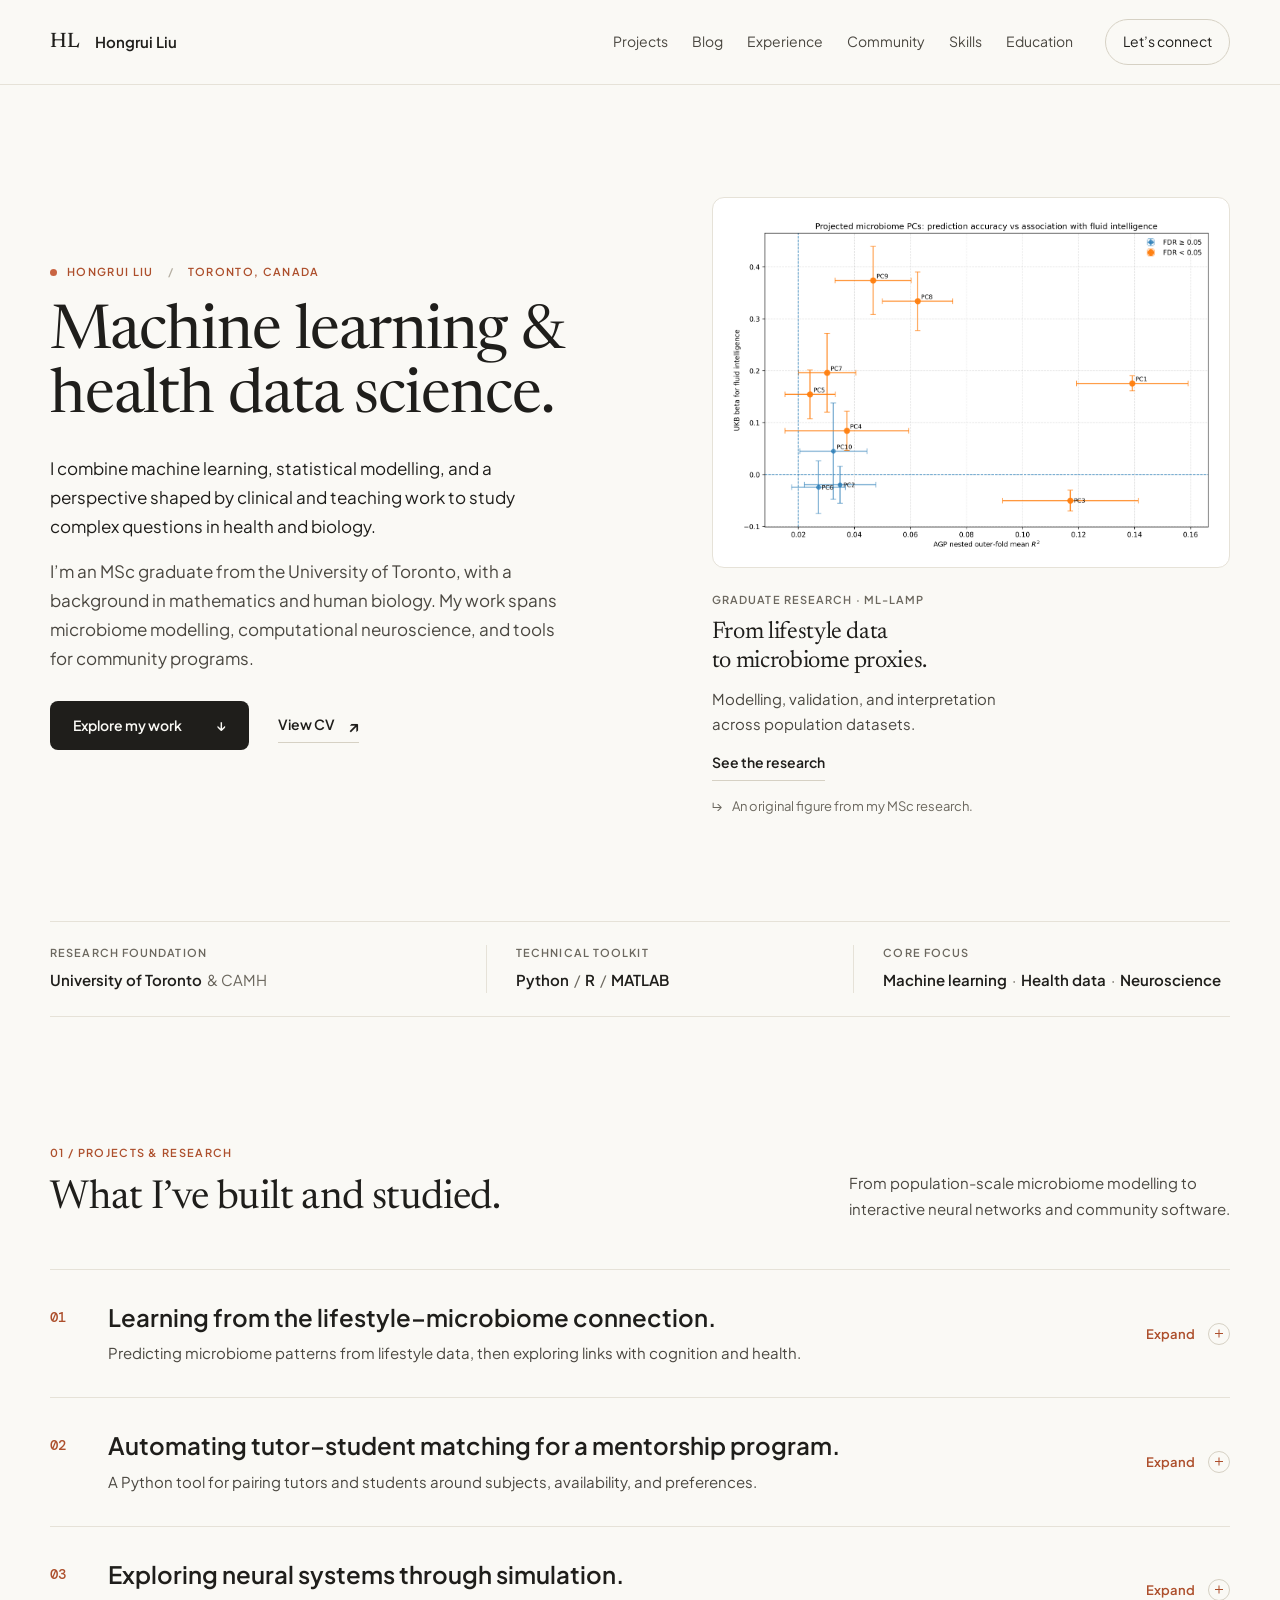
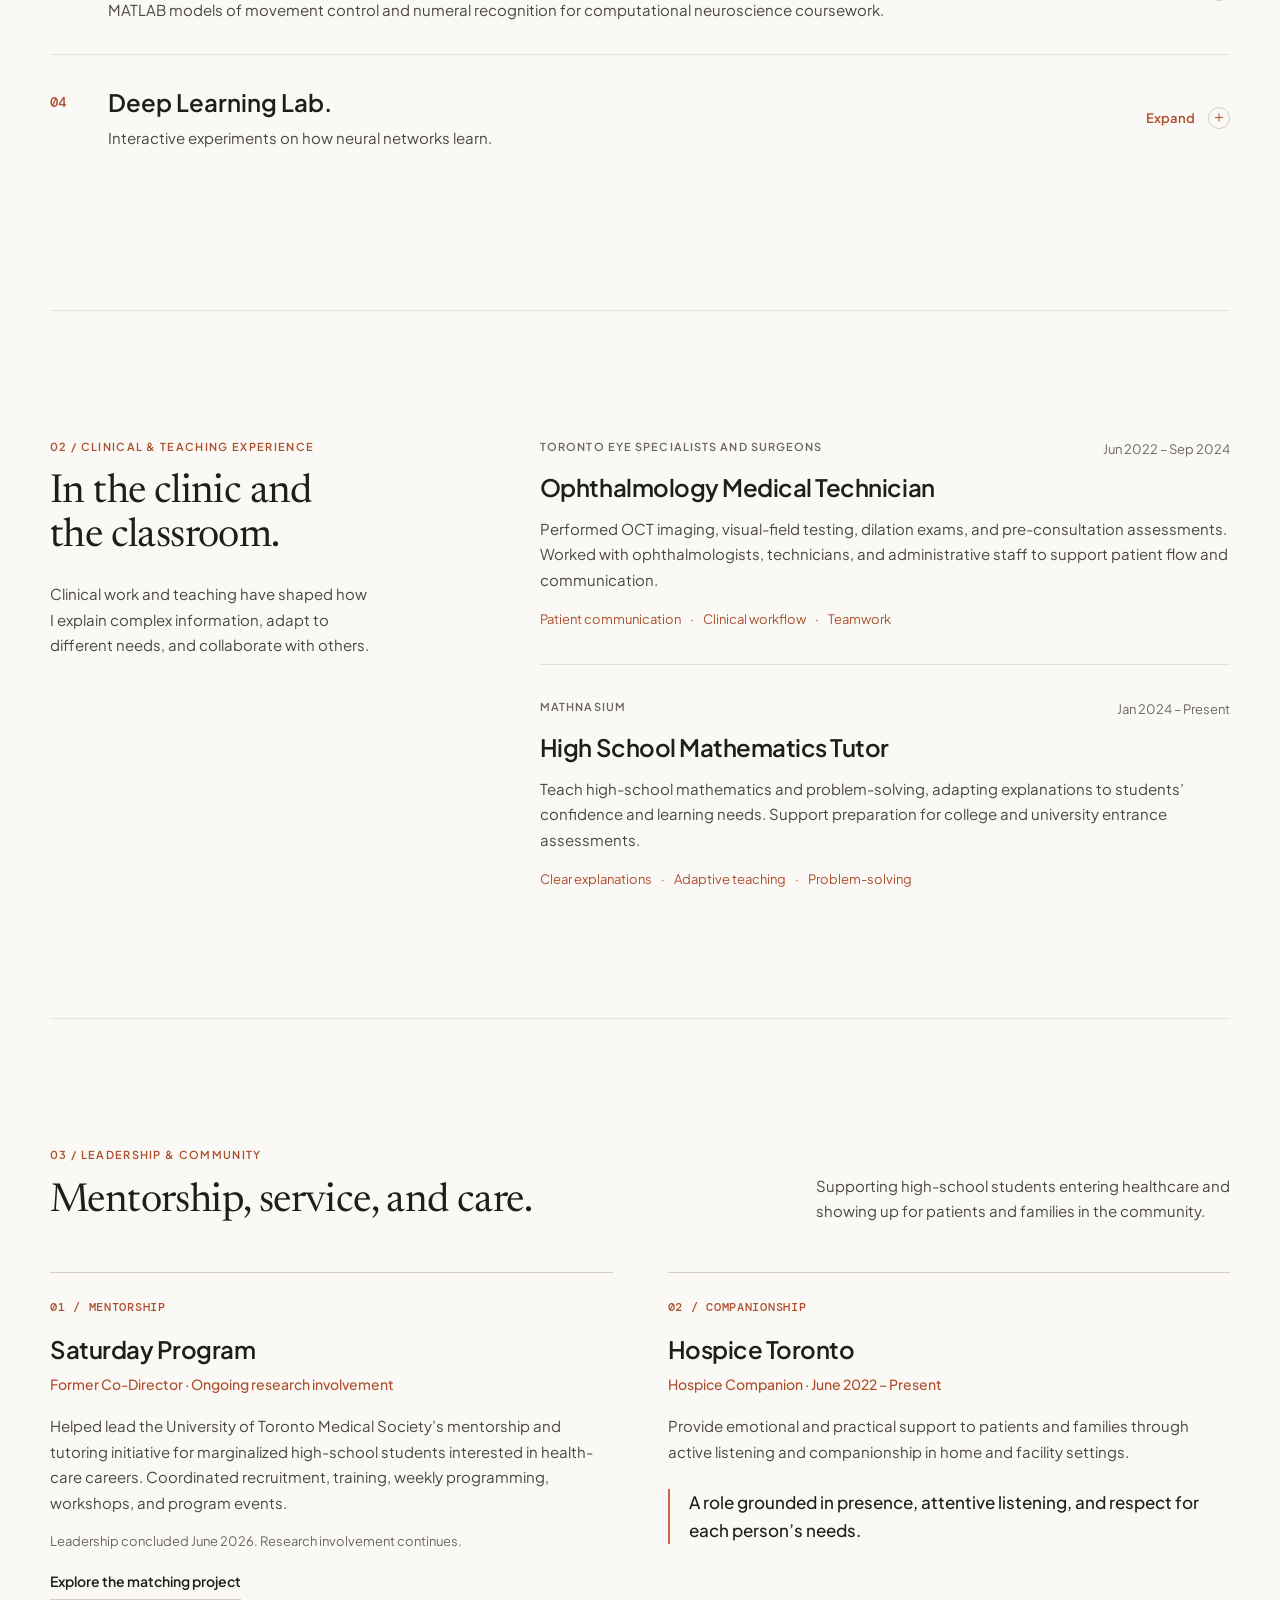
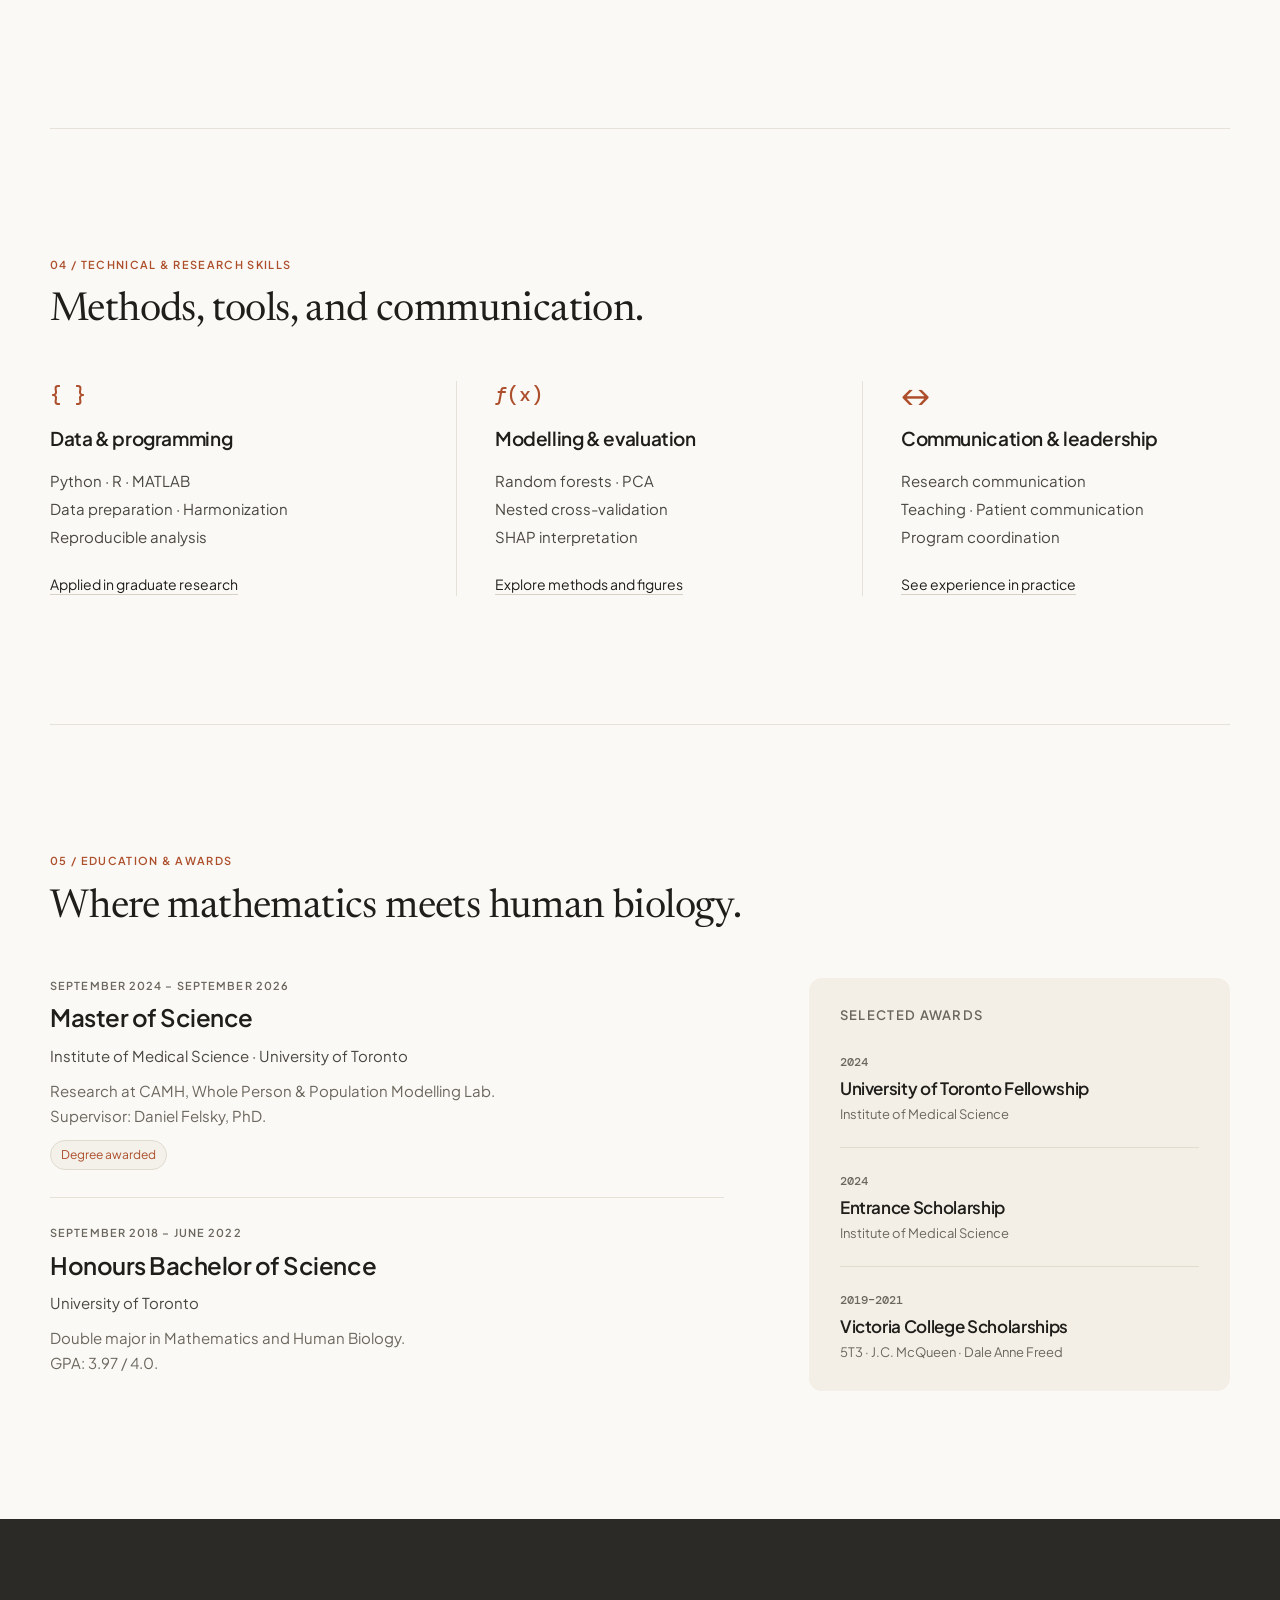
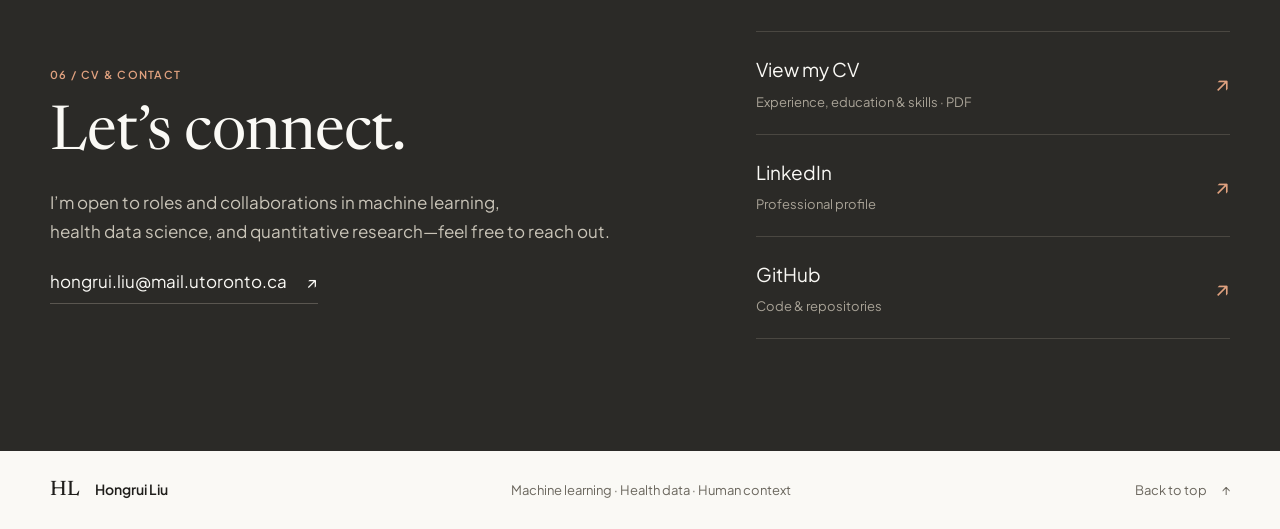
==== commit 0d7c3cfd: "Drop residual-connections focus from Deep Learning Lab summary Co-Authored-By: Claude Opus 5.5 <nore" ====
--- a/index.html
+++ b/index.html
@@ -100,14 +100,14 @@
 
       <article class="project" id="deep-learning-project">
         <details class="project-disclosure" id="deep-learning-details">
-          <summary class="project-summary"><span class="project-row-index" aria-hidden="true">04</span><span class="project-row-copy"><span class="project-row-title">Deep Learning Lab.</span><span class="project-row-description">Interactive experiments on how neural networks learn, starting with residual connections.</span></span><span class="project-toggle"><span class="expand-label">Expand</span><span class="collapse-label">Collapse</span><span class="expand-icon" aria-hidden="true"></span></span></summary>
+          <summary class="project-summary"><span class="project-row-index" aria-hidden="true">04</span><span class="project-row-copy"><span class="project-row-title">Deep Learning Lab.</span><span class="project-row-description">Interactive experiments on how neural networks learn.</span></span><span class="project-toggle"><span class="expand-label">Expand</span><span class="collapse-label">Collapse</span><span class="expand-icon" aria-hidden="true"></span></span></summary>
           <div class="project-expanded">
             <div class="project-overview">
   <div class="project-index" aria-hidden="true">04</div>
-  <div class="project-copy"><p class="mini-label">Independent study · Interactive learning</p><h3>Deep Learning Lab.</h3><p>I build visual experiments to connect neural-network equations with the behaviour of features, gradients, and predictions. The first lab compares plain and residual networks as they learn the same function.</p><ul class="tags" aria-label="Project methods"><li>JavaScript</li><li>Neural networks</li><li>Data visualization</li><li>Experiment design</li></ul></div>
+  <div class="project-copy"><p class="mini-label">Independent study · Interactive learning</p><h3>Deep Learning Lab.</h3><p>I build visual experiments to connect neural-network equations with the behaviour of features, gradients, and predictions.</p><ul class="tags" aria-label="Project methods"><li>JavaScript</li><li>Neural networks</li><li>Data visualization</li><li>Experiment design</li></ul></div>
   <div class="project-takeaway"><span class="mini-label">At a glance</span><p>Turning abstract learning mechanisms into experiments you can pause, inspect, and change.</p><div class="cohort-flow" aria-label="Learning workflow: ask a question, inspect a model, test an idea"><span>Ask<br><b>A clear question</b></span><span class="flow-arrow" aria-hidden="true">→</span><span>Inspect &amp; test<br><b>A visible mechanism</b></span></div></div>
 </div>
-            <a class="project-explore" href="projects/deep-learning-lab/" target="_blank" rel="noopener"><span>Explore more <small>The approach &amp; the ResNet visualizer</small></span><span aria-hidden="true">↗</span><span class="sr-only"> (opens in a new tab)</span></a>
+            <a class="project-explore" href="projects/deep-learning-lab/" target="_blank" rel="noopener"><span>Explore more <small>The approach</small></span><span aria-hidden="true">↗</span><span class="sr-only"> (opens in a new tab)</span></a>
           </div>
         </details>
       </article>
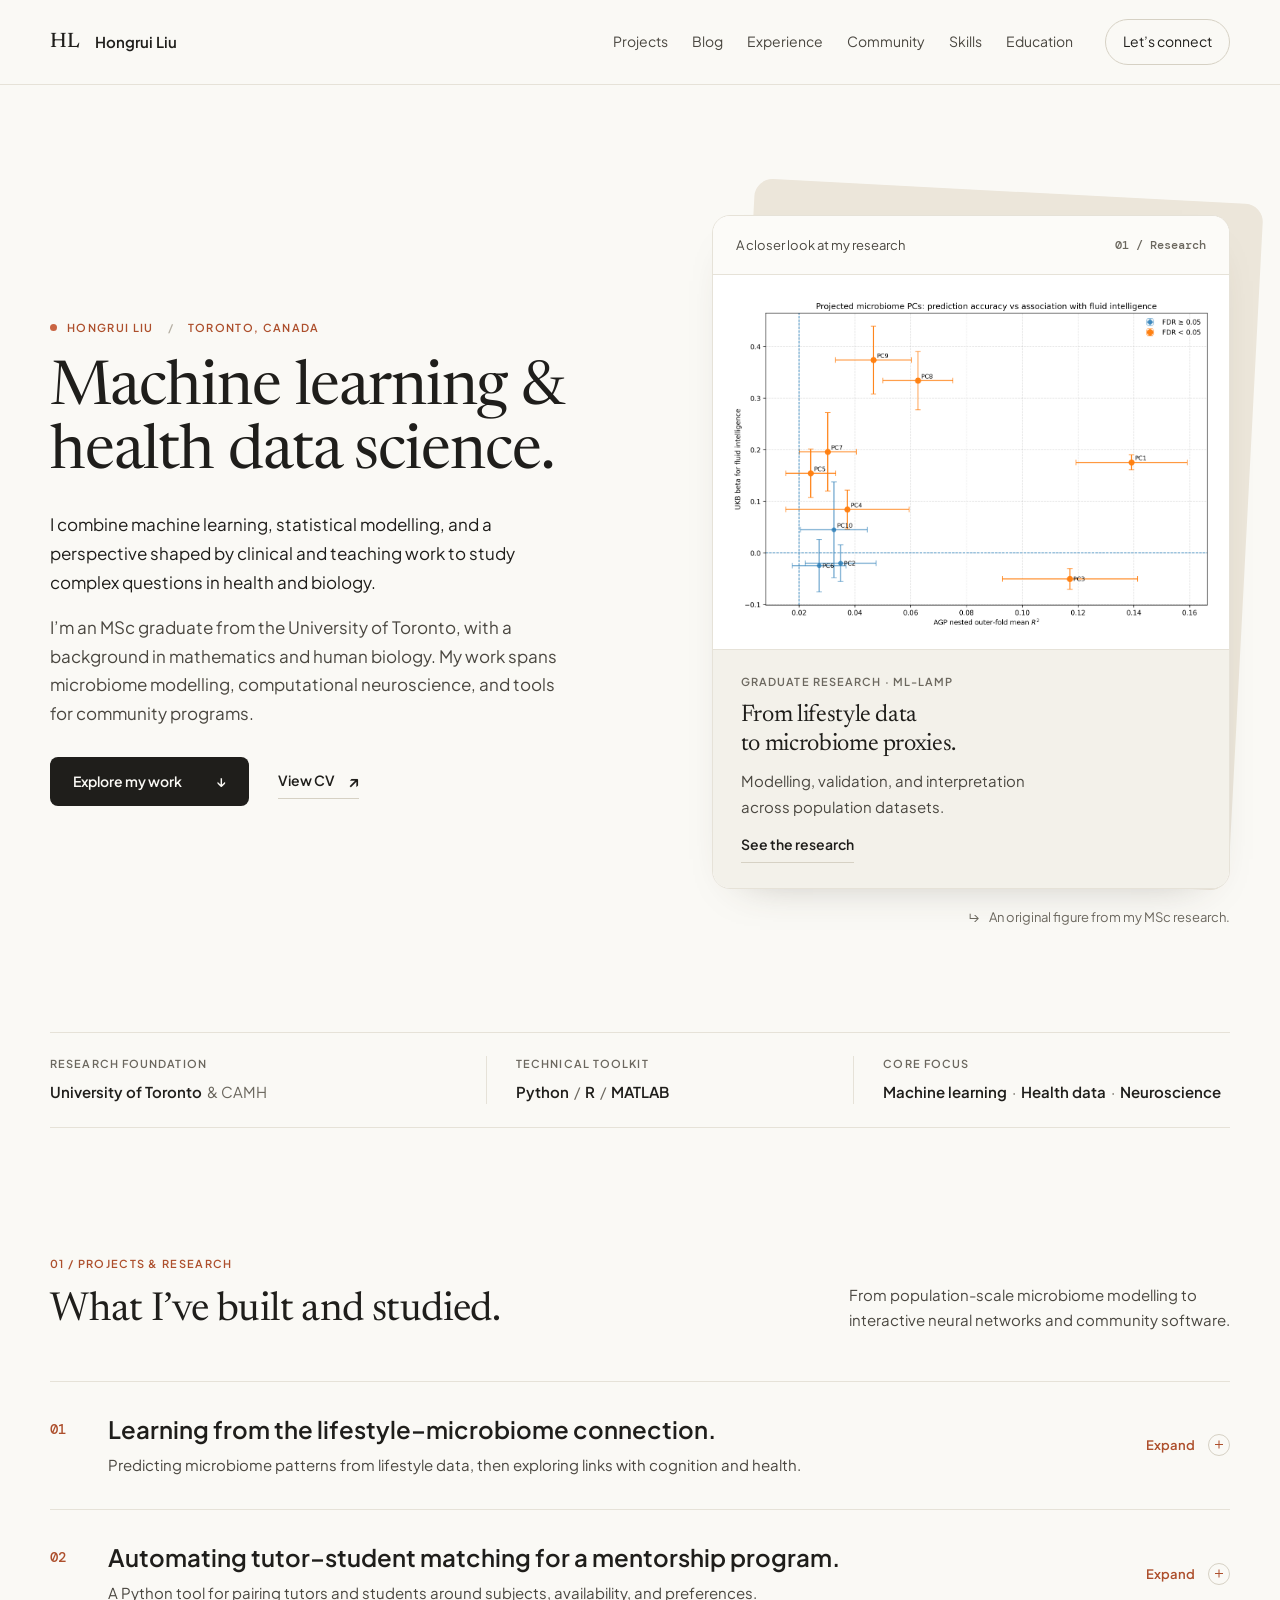
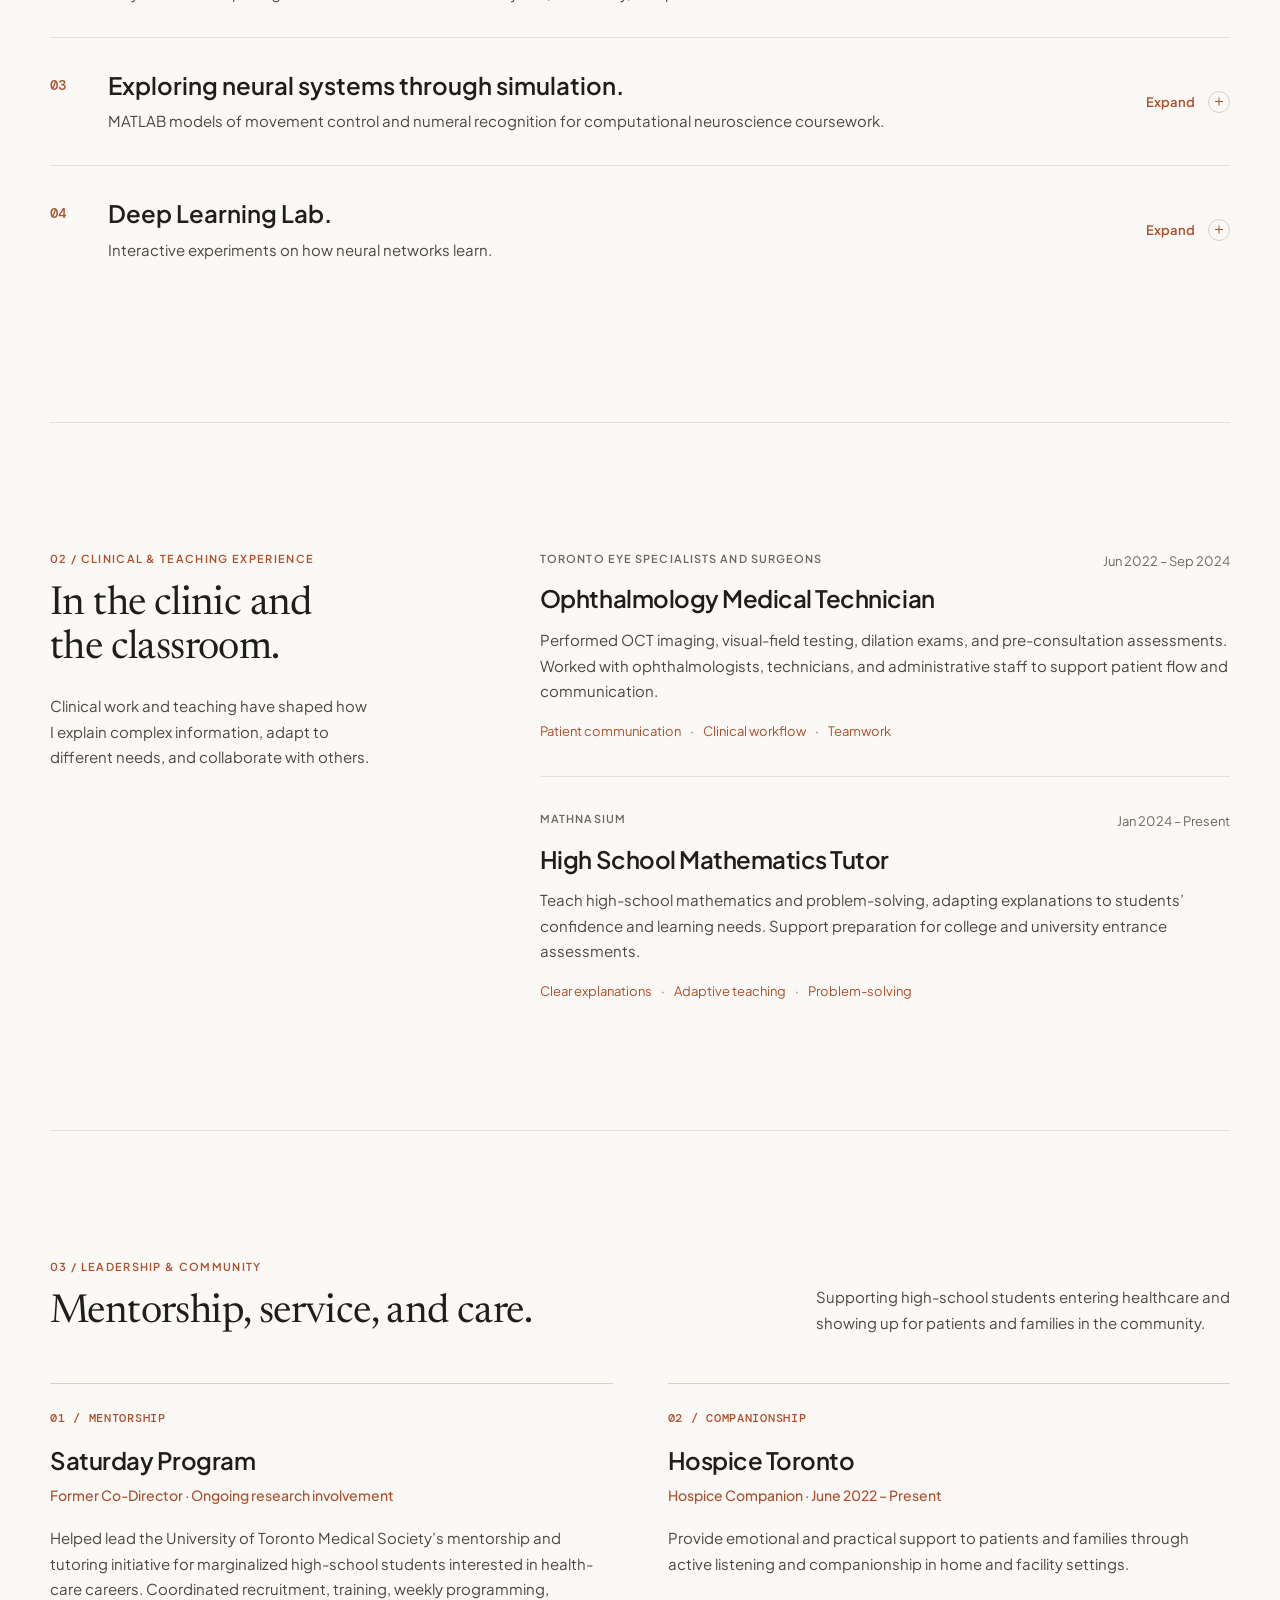
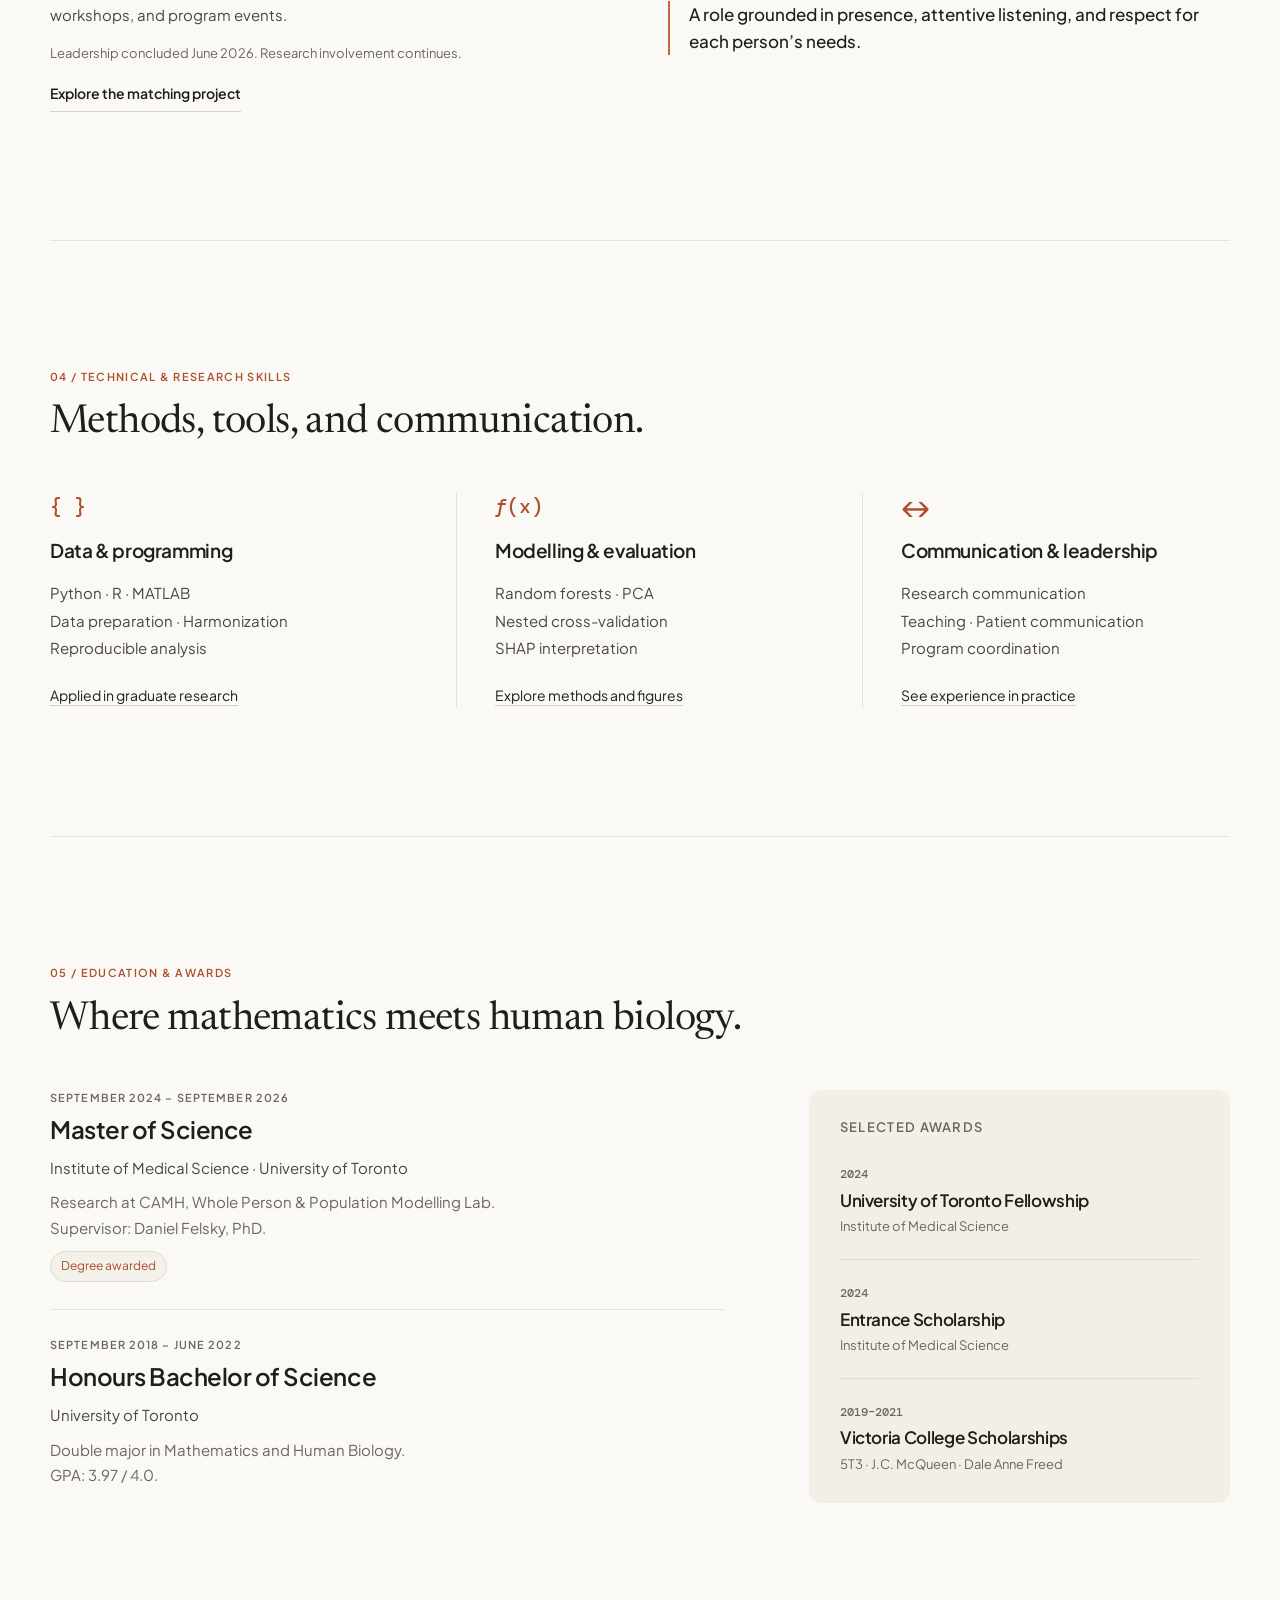
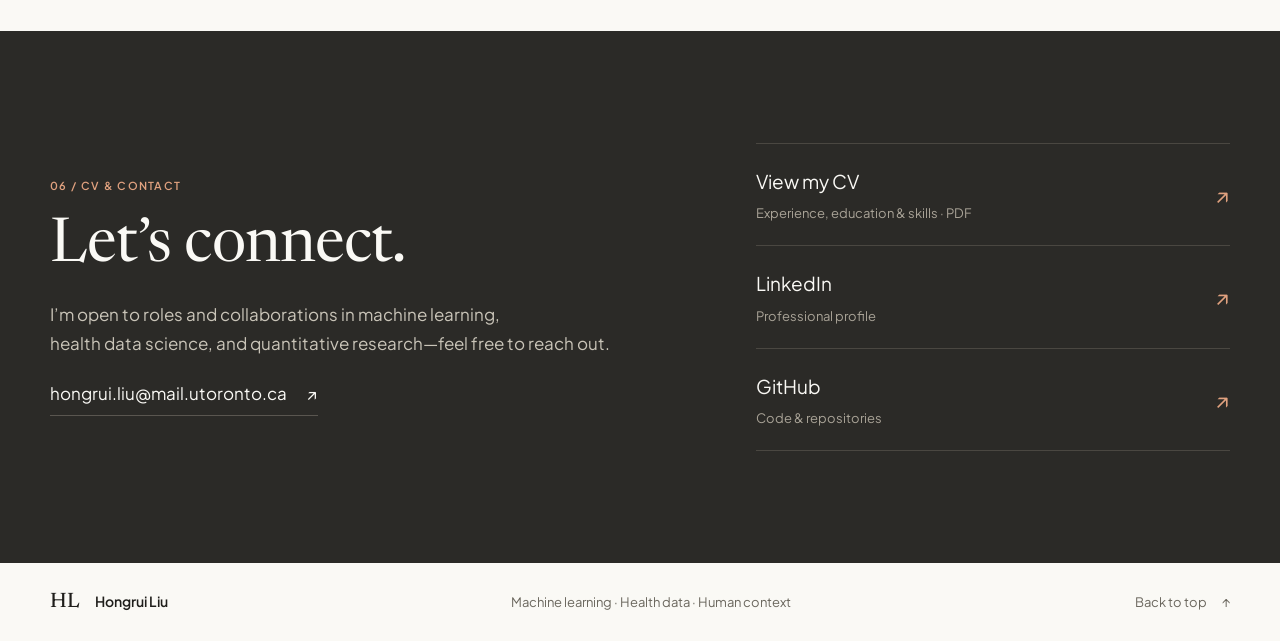
==== commit 9eab0e5f: "Keep the tilted hero research card in warm colours Restore the original stacked-card hero figure, in" ====
--- a/index.html
+++ b/index.html
@@ -45,6 +45,8 @@
       </div>
       <div class="hero-research">
         <div class="research-window">
+          
+          <div class="window-heading"><span class="small-label">A closer look at my research</span><span class="window-mark" aria-hidden="true">01 / Research</span></div>
           
           <a href="#graduate-project" class="hero-figure-link" data-open-project="graduate-details" aria-label="Explore ML-LAMP graduate research">
             <img src="assets/research/prediction-and-association.png" width="1299" height="898" fetchpriority="high" alt="ML-LAMP figure comparing model prediction accuracy in the American Gut Project with cognition associations in UK Biobank, with uncertainty intervals.">
--- a/styles.css
+++ b/styles.css
@@ -44,8 +44,8 @@
 .text-link:hover{color:var(--accent);border-bottom-color:var(--accent)}
 .text-link span[aria-hidden]{font-size:17px;line-height:1}
 .hero-research{position:relative;padding:18px 0 0}
-.hero-research::before{content:"";position:absolute;inset:-6px -16px 50px 25px;border-radius:var(--radius);background:#f3f1ea;transform:rotate(3deg);z-index:-1}
-.research-window{background:var(--white);border:1px solid var(--line);border-radius:var(--radius);overflow:hidden;box-shadow:0 18px 45px -32px #2b2a2722}
+.hero-research::before{content:"";position:absolute;inset:-6px -16px 50px 25px;border-radius:var(--radius);background:#ece6da;transform:rotate(3deg);z-index:-1}
+.research-window{background:var(--white);border:1px solid var(--line);border-radius:var(--radius);overflow:hidden;box-shadow:0 18px 45px -32px #3b342a66}
 .window-heading{padding:18px 23px;display:flex;align-items:center;justify-content:space-between;border-bottom:1px solid #e6e2d8;background:#fcfbf8;gap:10px}
 .small-label{font-size:var(--fs-meta);color:var(--body)}
 .window-mark{font:500 var(--fs-tag) var(--font-mono);color:var(--muted)}
@@ -294,15 +294,8 @@
 .status-dot{background:var(--clay)}
 .button-dark{border-radius:8px}
 
-/* Hero: the figure in a thin frame, caption beneath. */
+/* Hero: keep the original tilted research card, in warm colours. */
 .hero{padding-block:112px 104px}
-.hero-research{padding-top:0}
-.hero-research::before{display:none}
-.research-window{background:none;border:0;border-radius:0;box-shadow:none;overflow:visible}
-.hero-figure-link{background:var(--white);border:1px solid var(--line);border-radius:12px;padding:20px 16px 14px}
-.hero-figure-link:hover{opacity:1;border-color:#d6d1c4}
-.window-caption{background:none;border:0;padding:24px 0 0}
-.figure-note{text-align:left;margin-top:14px}
 
 /* Sections share one paper and are divided by hairlines. */
 .section{padding-block:var(--section-space)}
@@ -317,9 +310,8 @@
 .project-list{gap:0}
 .project{background:none;border:0;border-radius:0;border-top:1px solid var(--line);overflow:visible}
 .project-featured{background:none}
-.project-summary{padding:32px 0}
-.project-summary:hover,.project-featured .project-summary:hover{background:none}
-.project-summary:hover .project-row-title{color:var(--accent)}
+.project-summary{padding:32px 20px;margin-inline:-20px;border-radius:10px;transition:background-color .2s ease}
+.project-summary:hover,.project-featured .project-summary:hover{background:#f1eee6}
 .project-summary:hover .expand-icon{border-color:var(--clay)}
 .project-expanded{border-top:0}
 .project-overview{grid-template-columns:34px 1.7fr 1fr;column-gap:24px;padding:0 0 40px}
@@ -349,7 +341,7 @@
 
 @media(max-width:1100px){.project-overview{grid-template-columns:34px 1.4fr 1fr}}
 @media(max-width:850px){:root{--fs-h2:34px;--section-space:96px}.hero{padding-block:72px}.project-overview{grid-template-columns:34px 1fr;column-gap:18px}}
-@media(max-width:620px){:root{--fs-h1:clamp(36px,10.4vw,46px);--fs-h2:32px;--section-space:64px;--row-indent:0px}.hero{padding-block:48px 40px}.project-summary{padding:24px 0}.project-overview{display:block;padding:0 0 32px}.project-expanded .project-overview>.project-index{display:none}.project-explore{padding-bottom:28px}.contact-section{padding-block:64px}.project-page .project-overview,.project-page .secondary-overview{padding:8px 0 32px}.project-page .details-content{padding:32px 0 0}}
+@media(max-width:620px){:root{--fs-h1:clamp(36px,10.4vw,46px);--fs-h2:32px;--section-space:64px;--row-indent:0px}.hero{padding-block:48px 40px}.project-summary{padding:24px 12px;margin-inline:-12px}.project-overview{display:block;padding:0 0 32px}.project-expanded .project-overview>.project-index{display:none}.project-explore{padding-bottom:28px}.contact-section{padding-block:64px}.project-page .project-overview,.project-page .secondary-overview{padding:8px 0 32px}.project-page .details-content{padding:32px 0 0}}
 @media(prefers-reduced-motion:reduce){.js .reveal{opacity:1;transform:none;transition:none}}
 @media print{.js .reveal{opacity:1;transform:none}.contact-section{background:white}}
 
